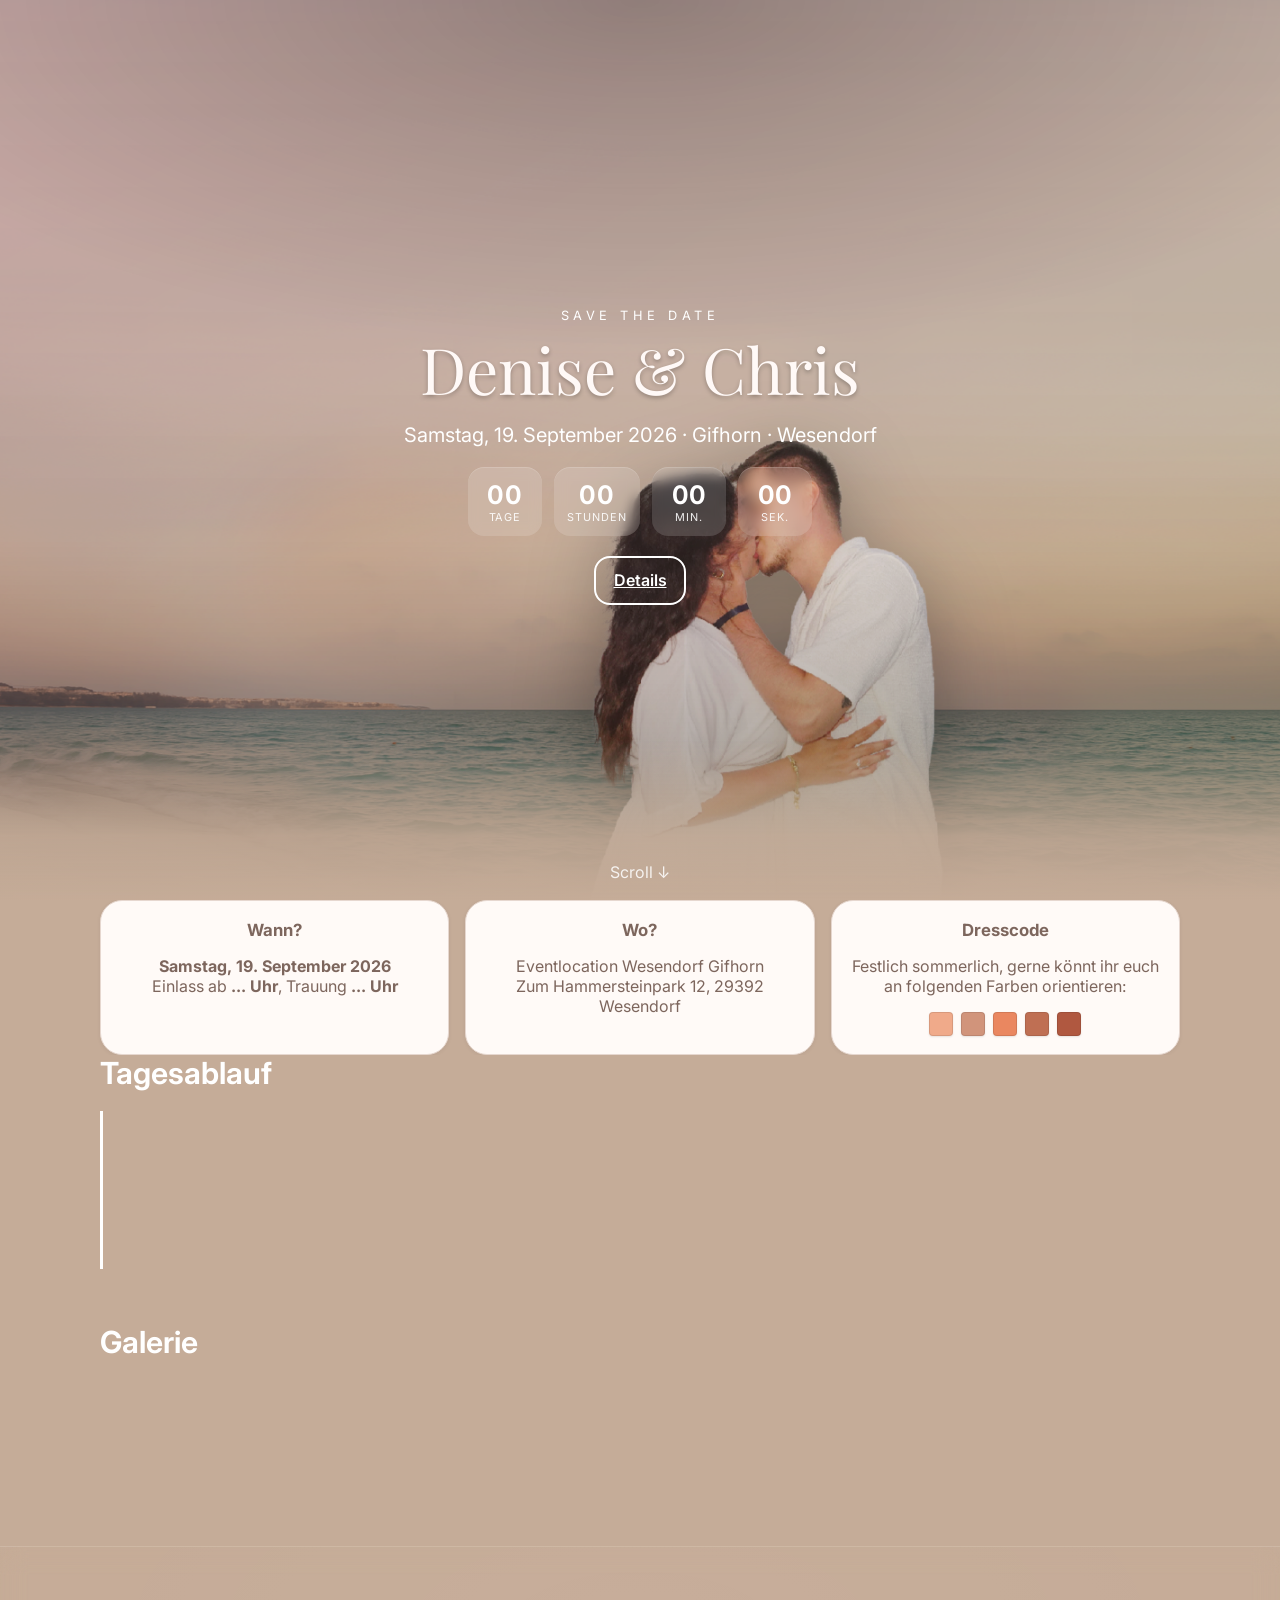
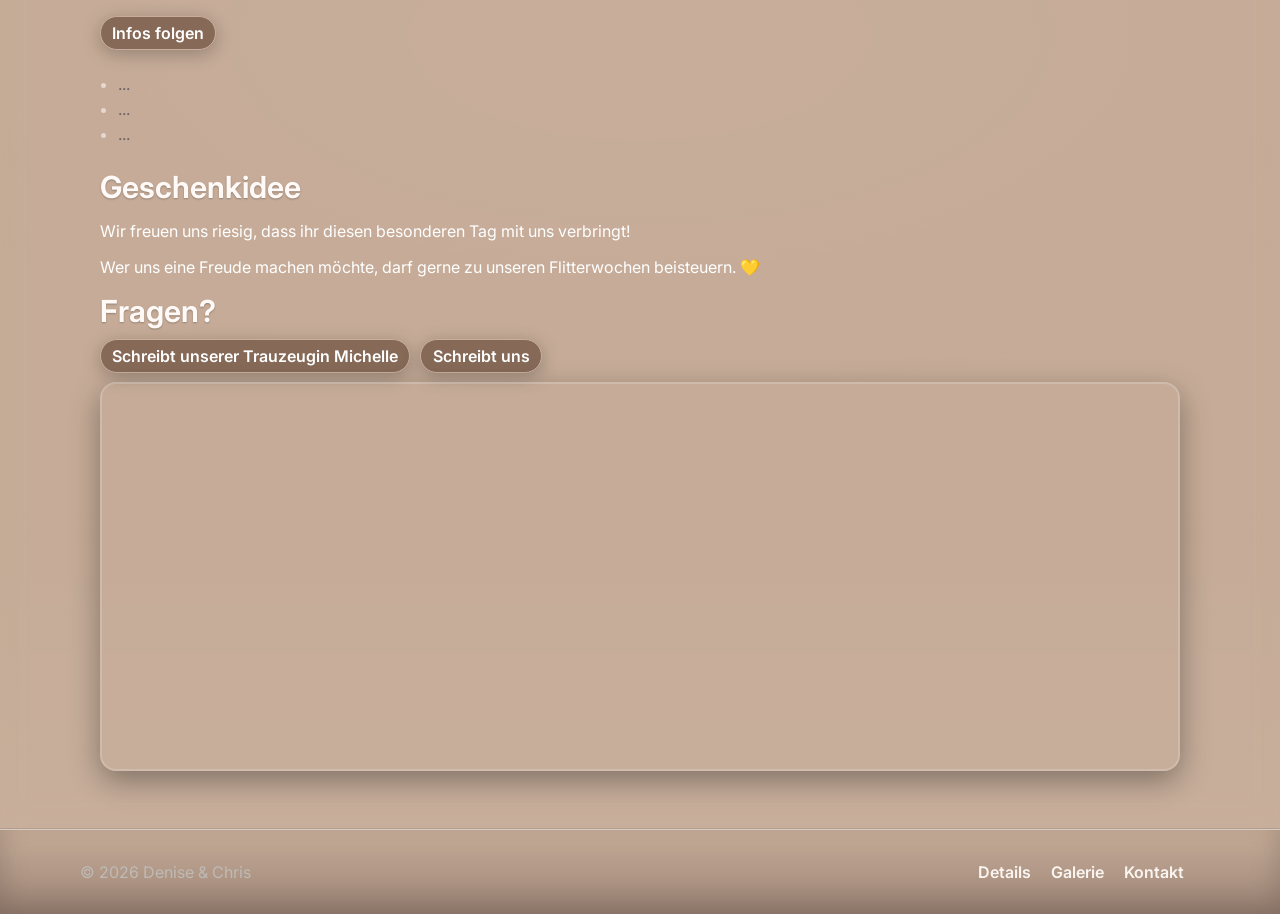
==== index.html @ 602efa82 "Update print statement from 'Hello' to 'Goodbye'" ====
<!doctype html>
<html lang="de">
<head>
  <meta charset="utf-8" />
  <meta name="viewport" content="width=device-width, initial-scale=1" />
  <title>Save the Date – Denise & Chris</title>
  <meta name="description" content="Save the Date – Hochzeit von Denise & Chris" />
  <link rel="preconnect" href="https://fonts.googleapis.com">
  <link rel="preconnect" href="https://fonts.gstatic.com" crossorigin>
  <link href="https://fonts.googleapis.com/css2?family=Inter:wght@300;400;500;600;700&family=Playfair+Display:wght@400;600&display=swap" rel="stylesheet">
  <style>
:root{
  --gold:#ffffff;
  --brand:#ffffff;
  --accent1:#7d665d;
  --accent2:#b08b73;
  --accent3:#e6d7cf;
  --card:#fffaf7;
  --muted:#706463;
}

*{box-sizing:border-box}
html,body{height:100%}
html{scroll-behavior:smooth}
body {
  background-color: #c5ac98;
  color: #7d665d;
  font-family: Inter, system-ui, -apple-system, Segoe UI, Roboto, "Helvetica Neue", Arial, "Noto Sans", "Apple Color Emoji","Segoe UI Emoji", "Segoe UI Symbol", "Noto Color Emoji";
  margin:0;
}

.container{max-width:1120px;margin:0 auto;padding:0 1.25rem}

/* ===== Scroll-Progress ===== */
.progress{
  position:fixed;left:0;top:0;height:3px;width:0;background:linear-gradient(90deg,var(--gold),var(--accent3));z-index:999;box-shadow:0 0 8px rgba(0,0,0,.25)
}

/* HERO (mit Parallax + sanfte Keyframes) */
.hero{position:relative;min-height:100dvh;height:100svh;isolation:isolate;overflow:hidden;background:var(--accent1)}
/* Hintergrundbild – bewegt sich langsamer */
.hero__bg{
  position:absolute;inset:0;width:100%;height:100%;object-fit:cover;
  filter:contrast(.95) saturate(1.05) brightness(.9);
  transform:translate3d(0,var(--py,0),0) scale(1.08);
  will-change:transform;
  z-index:0;
  animation: kenburns 24s ease-in-out infinite alternate;
}
@keyframes kenburns{from{transform:translate3d(0,var(--py,0),0) scale(1.06)}to{transform:translate3d(0,var(--py,0),0) scale(1.12)}}
/* Vordergrundbild */
.hero__fg{
  width: 720px;
  position:absolute;left:50%;bottom:-2vh;transform:translate3d(-50%,var(--py,0),0);
  width:min(88vw,1500px);height:auto;z-index:1;pointer-events:none;
  filter:drop-shadow(0 20px 40px rgba(0,0,0,.35)) contrast(1.02) saturate(1.02);
  will-change:transform;
  object-fit:contain;
}
.hero__fg { width: 1080px; }

/* Sanfter Overlay/Verlauf für bessere Lesbarkeit */
.hero__overlay{
  position:absolute;inset:0;z-index:1;pointer-events:none;
  background:
    radial-gradient(120% 70% at 50% 0%, rgba(0,0,0,.25), transparent 55%),
    linear-gradient(to top, rgba(0,0,0,.35), rgba(0,0,0,.05) 40%, transparent);
}

.hero__content{position:relative;z-index:2;min-height:100%;display:flex;align-items:center;justify-content:center;text-align:center;color:#fff;padding:1rem}
.kicker{letter-spacing:.35em;text-transform:uppercase;font-size:.8rem;opacity:.9;color:var(--gold);animation: fade-in .9s ease .3s both}
.headline{font-family:"Playfair Display",serif;font-weight:400;line-height:1.05;margin:.25rem 0;font-size:clamp(2.25rem,5vw,4.5rem);color:#fff9f7;text-shadow:0 2px 4px rgba(0,0,0,.25);animation: slide-up .9s cubic-bezier(.2,.8,.2,1) .15s both}
.subline{opacity:.95;font-size:clamp(1rem,2.3vw,1.25rem);color:var(--gold);animation: fade-in .9s ease .6s both}

.countdown{margin-top:1rem;display:flex;flex-wrap:wrap;gap:.75rem;justify-content:center}
.cd-box{min-width:74px;background:rgba(255,255,255,.15);backdrop-filter:blur(6px);border-radius:16px;padding:.75rem .85rem;color:#fff;box-shadow:0 1px 0 rgba(255,255,255,.15) inset;transform:translateY(8px);opacity:0;animation: slide-up .7s ease var(--delay,0s) forwards}
.cd-val{font-weight:700;font-size:1.6rem;letter-spacing:.02em;font-variant-numeric:tabular-nums;color:var(--gold)}
.cd-label{text-transform:uppercase;font-size:.68rem;opacity:.9;letter-spacing:.08em}

.cta-row{margin-top:1.25rem;display:flex;gap:.75rem;justify-content:center;flex-wrap:wrap}
.btn{appearance:none;border:0;border-radius:16px;padding:.8rem 1.1rem;font-weight:600;cursor:pointer;transition:transform .2s ease, box-shadow .3s ease, background .3s ease;position:relative;isolation:isolate}
.btn:active{transform:translateY(1px)}
.btn-primary{background:var(--gold);color:#fff;box-shadow:0 10px 20px rgba(0,0,0,.15)}
.btn-primary:hover{box-shadow:0 18px 30px rgba(0,0,0,.25)}
.btn-ghost{background:transparent;border:2px solid var(--gold);color:var(--gold)}
.btn-ghost:hover{background:rgba(212,175,55,.1)}
/* Ripple */
.btn::after{content:"";position:absolute;inset:auto auto 0 50%;width:0;height:0;border-radius:999px;background:rgba(255,255,255,.2);transform:translateX(-50%);opacity:0;pointer-events:none}
.btn:focus-visible{outline:2px dashed var(--accent3);outline-offset:3px}

.scroll-cue{position:absolute;left:50%;bottom:18px;transform:translateX(-50%);color:var(--gold);opacity:.85;animation:bounce 1.6s infinite}
@keyframes bounce{0%,100%{transform:translate(-50%,0)}50%{transform:translate(-50%,7px)}}

/* SECTIONS */
section{padding:clamp(36px,6vh,72px) 0}
.anchor{scroll-margin-top:clamp(16px,4vh,32px)}
h2{font-size:clamp(1.35rem,2.4vw,1.9rem);margin:0;font-weight:650;color:var(--brand)}

/* Reveal on Scroll */
.reveal{opacity:0;transform:translateY(14px);transition:opacity .7s ease, transform .7s ease}
.reveal.show{opacity:1;transform:none}

/* INFO CARDS */
.grid{display:grid;gap:1rem}
@media (min-width:860px){.grid.cols-3{grid-template-columns:repeat(3,1fr)}}
.card{background:var(--card);border:1px solid var(--accent3);border-radius:22px;padding:1rem 1rem 1.1rem;box-shadow:0 1px 4px rgba(0,0,0,.06);transition:transform .2s ease, box-shadow .2s ease}
.card:hover{transform:translateY(-3px);box-shadow:0 10px 24px rgba(0,0,0,.12)}
.card h3{margin:.2rem 0 .5rem;font-size:1.05rem;color:var(--accent1)}
.muted{color:var(--muted)}

/* TIMELINE */
.timeline{position:relative;border-left:3px solid var(--gold);margin-top:1.25rem;padding-left:1rem}
.tl-item{position:relative;margin:0 0 1rem 0}
.tl-dot{width:12px;height:12px;border-radius:50%;background:var(--gold);position:absolute;left:-7.5px;top:.35rem;box-shadow:0 0 0 0 rgba(255,250,247,.6);animation:pulse 2.2s infinite}
@keyframes pulse{0%{box-shadow:0 0 0 0 rgba(255,250,247,.6)}70%{box-shadow:0 0 0 12px rgba(255,250,247,0)}100%{box-shadow:0 0 0 0 rgba(255,250,247,0)}}
.tl-card{background:#fffaf7;border:1px solid var(--accent2);border-radius:18px;padding:.85rem .95rem;box-shadow:0 1px 2px rgba(0,0,0,.04);opacity:0;transform:translateX(8px);transition:opacity .6s ease, transform .6s ease}
.tl-card.show{opacity:1;transform:none}
.tl-head{display:flex;justify-content:space-between;gap:.75rem;align-items:baseline}
.tl-time{color:var(--muted);font-variant-numeric:tabular-nums}

/* GALLERY */
.gallery-head{display:flex;align-items:flex-end;justify-content:space-between;margin-bottom:.75rem}
.gallery{display:grid;grid-template-columns:repeat(auto-fill,minmax(220px,1fr));gap:1rem}
.thumb{position:relative;margin:0;border-radius:18px;overflow:hidden;border:2px solid var(--gold);box-shadow:0 1px 2px rgba(0,0,0,.08)}
.thumb img{width:100%;height:100%;aspect-ratio:3/2;object-fit:cover;transition:transform .35s ease, filter .35s ease;display:block;filter:saturate(.96) contrast(1.02)}
.thumb:hover img{transform:scale(1.03) rotate(.2deg)}
.thumb button{display:block;border:0;background:transparent;padding:0;width:100%;cursor:pointer;height:100%}
.gallery-note{font-size:.85rem;color:var(--muted)}

/* DARK CTA */
.dark{background:var(--brand);color:white}
.dark p{color:white}
.dark .badge{display:inline-block;background:var(--accent2);color:#fff;border:none;padding:.35rem .65rem;border-radius:12px}

/* FOOTER */
footer{border-top:3px solid var(--gold);background:#c5ac98}
.footer-inner{display:flex;gap:1rem;flex-wrap:wrap;align-items:center;justify-content:space-between;padding:1rem 0}
.nav a{color:var(--brand);text-decoration:none;margin-right:1rem}
.nav a:hover{color:var(--gold)}

/* LIGHTBOX */
.lightbox{position:fixed;inset:0;background:rgba(0,0,0,.92);display:none;align-items:center;justify-content:center;padding:1rem;z-index:40}
.lightbox.open{display:flex}
.lightbox img{max-width:92vw;max-height:85vh;border-radius:12px;box-shadow:0 20px 50px rgba(0,0,0,.5);border:2px solid var(--gold)}
.lb-btn{position:absolute;top:50%;transform:translateY(-50%);border:0;background:rgba(240,170,138,.25);color:#fff;padding:.75rem 1rem;border-radius:999px;cursor:pointer}
.lb-prev{left:1rem}
.lb-next{right:1rem}
.lb-close{top:1rem;right:1rem;transform:none;background:var(--gold)}

/* MINI MAP */
.map-wrap{margin-top:.6rem}
.map-links{margin-top:.4rem;font-size:.9rem}
.map-links a{color:var(--gold);text-decoration:none}
.map-links a:hover{opacity:.9}
.map-embed {
  width: 100%;
  aspect-ratio: 25 / 9;
  border: 0;
  border-radius: 14px;
  box-shadow: 0 1px 2px rgba(0, 0, 0, .06);
  filter: grayscale(100%);
  transition: filter 0.3s ease;
}
.map-embed:hover { filter: brightness(1); }

.hero__fade{
  position:absolute;
  left:0; right:0; bottom:-1px;
  height:min(18vh, 220px);
  pointer-events:none;
  z-index:2;
  background:
    linear-gradient(
      to bottom,
      rgba(197,172,152,0) 0%,
      rgba(197,172,152,.85) 60%,
      #c5ac98 100%
    );
}

/* ======= DARK SECTION – passend zum Hero ======= */
.dark{
  position: relative;
  isolation: isolate;
  background:
    radial-gradient(160% 100% at 50% -20%, rgba(0,0,0,.25), transparent 55%),
    linear-gradient(180deg, color-mix(in oklab, var(--accent1) 92%, black 8%) 0%,
                           color-mix(in oklab, var(--accent2) 70%, black 20%) 100%);
  color: #ffffff;
  padding: clamp(36px,6vh,72px) 0;
}
.dark::before{
  content:"";
  position:absolute; inset:0;
  pointer-events:none; z-index:0;
  background:
    linear-gradient(to top, rgba(255,255,255,.06), rgba(255,255,255,0) 40%),
    radial-gradient(120% 80% at 50% 10%, rgba(255,255,255,.04), transparent 60%);
}
.dark > .container{ position: relative; z-index: 1; }
.dark h2{ color:#fffaf7; text-shadow: 0 1px 2px rgba(0,0,0,.25); }
.dark p,.dark li{ color: color-mix(in oklab, #ffffff); }
.dark ul{ padding-left: 1.1rem; margin: .5rem 0 0; }
.dark li{ margin:.3rem 0; }
.dark li::marker{ color: var(--accent3); }
.dark .badge{
  display:inline-block;
  background: color-mix(in oklab, var(--accent2) 82%, black 18%);
  color:#fff;
  border:1px solid color-mix(in oklab, var(--accent2) 70%, white 30%);
  padding:.38rem .7rem;
  border-radius:999px;
  font-weight:600;
  box-shadow: 0 4px 18px rgba(0,0,0,.25);
}
.dark a{ color: var(--accent3); text-underline-offset: 3px; text-decoration-thickness: 1px; }
.dark a:hover{ color:#fff; }
.dark .map-embed{
  border-radius: 16px;
  border: 2px solid rgba(255,250,247,.25);
  box-shadow: 0 10px 30px rgba(0,0,0,.35);
  filter: grayscale(100%) brightness(.9) contrast(1.05) saturate(.9);
  transition: filter .35s ease, transform .35s ease, box-shadow .35s ease;
}
.dark .map-embed:hover{ filter: grayscale(0%) brightness(1); transform: translateY(-2px); box-shadow: 0 14px 36px rgba(0,0,0,.45); }

@media (max-width: 859px){ .dark .grid{ gap: 1rem; } }

/* ======= FOOTER – näher an die Header-Hues ======= */
footer{
  border-top: 3px solid var(--gold);
  background: linear-gradient(
     180deg,
     color-mix(in oklab, #c5ac98 88%, black 12%) 0%,
     color-mix(in oklab, var(--accent1) 80%, #c5ac98 20%) 100%
  );
  color: #fffaf7;
}
.footer-inner p.muted{ color: color-mix(in oklab, #fffaf7 75%, black 25%); }
.nav a{ color:#fffaf7; font-weight:600; opacity:.9; transition: opacity .2s ease, color .2s ease; }
.nav a:hover{ color: var(--accent3); opacity:1; }

/* Feinheiten */
.dark .btn,.dark .btn-ghost{ border-color: rgba(255,250,247,.7); color: #fffaf7; }
.dark .btn:hover,.dark .btn-ghost:hover{ background: rgba(255,250,247,.08); }

.hero__content{ z-index:3; }
/* Fallback: Parallax & Kenburns aus bei reduzierter Bewegung */
@media (prefers-reduced-motion: reduce){
  .hero__bg, .hero__fg { transform:none !important; animation:none !important; }
}
@media (max-width: 859px) {
  .grid.cols-3 .card:first-child { margin-top: clamp(1rem, 4vw, 2rem); }
  section[aria-label="Tagesablauf"] { margin-top: 2.5rem; }
}
section[aria-label="Galerie"] { margin-top: 2.5rem; }
/* iOS: Light Filters & Content-Visibility für Offscreen-Sektionen */
@media (hover:none) and (pointer:coarse){
  .hero__fg{ filter: drop-shadow(0 10px 20px rgba(0,0,0,.28)); }
  .hero__bg{ filter: contrast(.95) saturate(1.02) brightness(.95); }
}

/* Große Sektionen erst rendern, wenn sie in Sicht kommen */
section, .timeline, .gallery { content-visibility: auto; contain-intrinsic-size: 800px; }

/* Verhindert Alpha-Bleeding/teure Repaints beim Overlay */
.hero__overlay, .hero__fade { will-change: opacity; }
/* Verhindert seitliche Gesten-Konflikte, lässt vertikales Scrollen explizit zu */
#hero { touch-action: pan-y; }

/* Falls du das Rubber-Band ganz unterbinden willst (nur moderne iOS-Safari): */
html, body { overscroll-behavior-y: none; } /* optional – verändert das Scrollgefühl global */


.dresscode-colors {
  display: flex;
  justify-content: center;
  gap: 8px;
  margin-top: 8px;
}

.color-box {
  width: 24px;
  height: 24px;
  border-radius: 4px;
  border: 1px solid rgba(0,0,0,0.1);
  box-shadow: 0 1px 2px rgba(0,0,0,0.1);
}
.whatsapp-links {
  display: flex;
  flex-wrap: wrap;
  gap: 10px; /* Abstand zwischen den Buttons */
  margin-top: 10px;
}

.whatsapp-links .badge {
  text-decoration: none;
}

/* ===== Transparenz/Glass für unteren Bereich & Footer ===== */
@supports (backdrop-filter: blur(1px)) {
  /* Unterer (dunkler) Abschnitt */
  .dark{
    background: transparent;            /* macht die Fläche durchlässig */
    position: relative;
    isolation: isolate;
  }
  .dark::before{
    /* deine vorhandenen Highlights bleiben, wir machen sie glasig */
    opacity: .68;                        /* Transparenz */
    backdrop-filter: blur(12px) saturate(1.05);
    -webkit-backdrop-filter: blur(12px) saturate(1.05);
    border-top: 1px solid rgba(255,250,247,.18);
    border-bottom: 1px solid rgba(0,0,0,.12);
    z-index: 0;                          /* unter Content */
  }
  .dark > .container,
  .dark .map-wrap{                       /* Content bleibt scharf über dem Blur */
    position: relative; z-index: 1;
  }

  /* Footer – halbtransparent + Blur */
  footer{
    background: linear-gradient(
      180deg,
      rgba(197,172,152,.55) 0%,
      rgba(125,102,93,.55) 100%
    );
    backdrop-filter: blur(10px) saturate(1.05);
    -webkit-backdrop-filter: blur(10px) saturate(1.05);
    border-top: 1px solid rgba(255,250,247,.6);
    box-shadow: 0 -10px 30px rgba(0,0,0,.18) inset;
  }
  .footer-inner p.muted{ color: color-mix(in oklab, #fffaf7 80%, black 20%); }
  .nav a{ opacity:.95; }
}

/* Fallback ohne Backdrop-Filter: leichte Transparenz ohne Blur */
@supports not (backdrop-filter: blur(1px)) {
  .dark{
    background: linear-gradient(
      180deg,
      rgba(125,102,93,.92) 0%,
      rgba(176,139,115,.92) 100%
    );
  }
  footer{
    background: linear-gradient(
      180deg,
      rgba(197,172,152,.92) 0%,
      rgba(125,102,93,.92) 100%
    );
  }
}


/* Keyframes */
@keyframes slide-up{from{opacity:0;transform:translateY(16px)}to{opacity:1;transform:none}}
@keyframes fade-in{from{opacity:0}to{opacity:1}}
  </style>
</head>
<body>
  <div class="progress" id="progress" aria-hidden="true"></div>
  <!-- HERO -->
  <header class="hero" role="banner" id="hero">
   <img class="hero__bg" src="./hintergrund2.png" alt="Sommerlicher Park" />
  <img class="hero__fg" src="./paar.png" alt="" aria-hidden="true" />
  <div class="hero__overlay" aria-hidden="true"></div>
  <div class="hero__fade" aria-hidden="true"></div>

    <div class="hero__content">
      <div>
        <p class="kicker">Save the Date</p>
        <h1 class="headline">Denise &amp; Chris</h1>
        <p class="subline"><span id="eventDateText">Samstag, 19. September 2026</span> · Wesendorf</p>
        <div class="countdown" aria-live="polite" aria-atomic="true">
          <div class="cd-box" style="--delay:.05s" title="Tage"><div class="cd-val" id="dVal">00</div><div class="cd-label">Tage</div></div>
          <div class="cd-box" style="--delay:.15s" title="Stunden"><div class="cd-val" id="hVal">00</div><div class="cd-label">Stunden</div></div>
          <div class="cd-box" style="--delay:.25s" title="Minuten"><div class="cd-val" id="mVal">00</div><div class="cd-label">Min.</div></div>
          <div class="cd-box" style="--delay:.35s" title="Sekunden"><div class="cd-val" id="sVal">00</div><div class="cd-label">Sek.</div></div>
        </div>
        <div class="cta-row">
          <a class="btn btn-ghost" href="#details">Details</a>
        </div>
      </div>
      <div class="scroll-cue">Scroll ↓</div>
    </div>
  </header>

  <!-- DETAILS -->
  <section class="container anchor" id="details" aria-label="Details">
    <div class="grid cols-3">
      <article class="card reveal" style="text-align: center;">
        <h3>Wann?</h3>
        <p>
          <strong>Samstag, 19. September 2026</strong><br />
          Einlass ab <strong>... Uhr</strong>, Trauung <strong>... Uhr</strong>
        </p>
      </article>

      <article class="card reveal" style="transition-delay:.08s; text-align: center;">
        <h3>Wo?</h3>
        <p>
          Eventlocation Wesendorf Gifhorn<br/>
          Zum Hammersteinpark 12, 29392 Wesendorf
        </p>
      </article>

      <article class="card reveal" style="transition-delay:.16s; text-align: center;">
        <h3>Dresscode</h3>
        <p>Festlich sommerlich, gerne könnt ihr euch an folgenden Farben orientieren:</p>
        <div class="dresscode-colors">
          <span class="color-box" style="background-color: #f0aa8a;" title=""></span>
          <span class="color-box" style="background-color: #d1947b;" title=""></span>
          <span class="color-box" style="background-color: #ea8760;" title=""></span>
          <span class="color-box" style="background-color: #bf6f53;" title=""></span>
          <span class="color-box" style="background-color: #b05840;" title=""></span>
        </div>
      </article>
  </div>
</section>
  <!-- TIMELINE -->
  <section class="container" aria-label="Tagesablauf">
    <h2 class="reveal">Tagesablauf</h2>
    <ol class="timeline" style="color: #706463; list-style:none; padding-left:1rem">
      <li class="tl-item">
        <div class="tl-dot" aria-hidden="true"></div>
        <div class="tl-card" id="tl1">
          <div class="tl-head"><h3>Details folgen bald</h3><time class="tl-time">00:00</time></div>
          <p class="muted">...</p>
        </div>
      </li>
    </ol>
  </section>

  <!-- GALLERY -->
  <section class="container anchor" id="galerie" aria-label="Galerie">
    <div class="gallery-head">
      <h2 class="reveal">Galerie</h2>
    </div>
    <div class="gallery" id="gallery">
      <figure class="thumb reveal"><button data-index="0"><img loading="lazy" src="./1.png" alt="Bild 1" width="1600" height="1067"/></button></figure>
      <figure class="thumb reveal"><button data-index="1"><img loading="lazy" src="./2.png" alt="Bild 2" width="1600" height="1067"/></button></figure>
      <figure class="thumb reveal"><button data-index="2"><img loading="lazy" src="./3.png" alt="Bild 3" width="1600" height="1067"/></button></figure>
      <figure class="thumb reveal"><button data-index="3"><img loading="lazy" src="./4.png" alt="Bild 4" width="1600" height="1067"/></button></figure>
    </div>
  </section>

  <!-- INFO & RSVP -->
  <section class="dark">
    <div class="container">
      <div class="grid" style="grid-template-columns:1fr;gap:1.25rem">
        <div class="reveal">
          <h2></h2>
          <p class="badge" aria-hidden="true">Infos folgen</p>
          <ul class="muted">
            <li>...</li>
            <li>...</li>
            <li>...</li>
          </ul>
        </div>
         <div class="reveal" style="transition-delay:.08s">
          <h2>Geschenkidee</h2>
          <p>Wir freuen uns riesig, dass ihr diesen besonderen Tag mit uns verbringt!</p>
          <p>Wer uns eine Freude machen möchte, darf gerne zu unseren Flitterwochen beisteuern. 💛</p>
          <h2>Fragen?</h2>
          <div class="whatsapp-links">
            <a 
              class="badge" 
              href="https://wa.me/4917621499472?text=Hallo%20Michelle,%20ich%20habe%20eine%20Frage%20zur%20Hochzeit%20🙂" 
              target="_blank"
              rel="noopener noreferrer"
            >
              Schreibt unserer Trauzeugin Michelle
            </a>
            <a 
              class="badge" 
              href="https://wa.me/491755883342?text=Hallo%20Denise%20und%20Chris,%20ich%20habe%20eine%20Frage%20zur%20Hochzeit%20🙂" 
              target="_blank"
              rel="noopener noreferrer"
            >
              Schreibt uns
            </a>
        </div>
      </div>
    </div>
    <div class="map-wrap reveal" aria-label="Karte der Eventlocation">
      <iframe
        class="map-embed"
        loading="lazy"
        referrerpolicy="no-referrer-when-downgrade"
        src="https://www.google.com/maps?q=52.5838375,10.5228697&hl=de&z=15&output=embed"
        allowfullscreen>
      </iframe>
    </div>
  </section>

  <!-- FOOTER -->
  <footer>
    <div class="container footer-inner">
      <p class="muted">© <span id="year"></span> Denise &amp; Chris</p>
      <nav class="nav">
        <a href="#details">Details</a>
        <a href="#galerie">Galerie</a>
        <a href="mailto:hello@example.com?subject=Kontakt%20Denise%20%26%20Chris">Kontakt</a>
      </nav>
    </div>
  </footer>

  <!-- LIGHTBOX -->
  <div class="lightbox" id="lightbox" role="dialog" aria-modal="true" aria-label="Bild in Vollansicht">
    <button class="lb-btn lb-prev" id="lbPrev" aria-label="Vorheriges Bild">‹</button>
    <img id="lbImg" alt="Vollbild" />
    <button class="lb-btn lb-next" id="lbNext" aria-label="Nächstes Bild">›</button>
    <button class="lb-btn lb-close" id="lbClose" aria-label="Schließen">×</button>
  </div>

  <script>
  // =====================
  // Konfiguration
  // =====================
  const EVENT_DATE = new Date('2026-09-19T14:00:00'); // <- Anpassen
  const EVENT_CITY = 'Gifhorn';

  // =====================
  // Helfer
  // =====================
  const $ = (s,scope=document)=>scope.querySelector(s);
  const $$ = (s,scope=document)=>Array.from(scope.querySelectorAll(s));
  function pad(n){return String(n).padStart(2,'0')}
  function updateCountdown(){
    const now = new Date();
    const diff = Math.max(0, EVENT_DATE - now);
    const d = Math.floor(diff / (1000*60*60*24));
    const h = Math.floor(diff / (1000*60*60)) % 24;
    const m = Math.floor(diff / (1000*60)) % 60;
    const s = Math.floor(diff / 1000) % 60;
    $('#dVal').textContent = pad(d);
    $('#hVal').textContent = pad(h);
    $('#mVal').textContent = pad(m);
    $('#sVal').textContent = pad(s);
  }
  function formatDateLong(d){
    return d.toLocaleDateString('de-DE',{weekday:'long', day:'2-digit', month:'long', year:'numeric'});
  }

  // =====================
  // Init statisch
  // =====================
  $('#year').textContent = new Date().getFullYear();
  $('#eventDateText').textContent = `${formatDateLong(EVENT_DATE)} · ${EVENT_CITY}`;
  updateCountdown();
  setInterval(updateCountdown, 1000);

  // =====================
  // Reveal on Scroll (Sections, Cards, Timeline, Gallery)
  // =====================
  const ioReveal = new IntersectionObserver((entries)=>{
    for (const e of entries){
      if(e.isIntersecting){ e.target.classList.add('show'); ioReveal.unobserve(e.target); }
    }
  }, { threshold: 0.18 });
  $$('.reveal, .tl-card').forEach(el=> ioReveal.observe(el));

  // =====================
  // Scroll-Progress
  // =====================
  const progress = $('#progress');
  function setProgress(){
    const h = document.documentElement;
    const scrolled = (h.scrollTop)/(h.scrollHeight - h.clientHeight);
    progress.style.width = (scrolled*100).toFixed(2) + '%';
  }
  document.addEventListener('scroll', setProgress, {passive:true});
  setProgress();

  // =====================
  // Button Ripple (simple)
  // =====================
  $$('.btn').forEach(btn=>{
    btn.addEventListener('pointerdown', (e)=>{
      const rect = btn.getBoundingClientRect();
      const r = Math.max(rect.width, rect.height);
      const after = getComputedStyle(btn, '::after');
      btn.style.setProperty('--r-x', (e.clientX - rect.left) + 'px');
      btn.style.setProperty('--r', r + 'px');
      btn.animate([
        { clipPath: `circle(0 at ${e.clientX-rect.left}px ${e.clientY-rect.top}px)`, opacity: .35 },
        { clipPath: `circle(${r}px at ${e.clientX-rect.left}px ${e.clientY-rect.top}px)`, opacity: 0 }
      ], { duration: 550, easing: 'cubic-bezier(.2,.8,.2,1)' });
    });
  });

  // =====================
  // Lightbox + Swipe
  // =====================
  const gallery = $$('#gallery button');
  const lb = $('#lightbox');
  const lbImg = $('#lbImg');
  const lbPrev = $('#lbPrev');
  const lbNext = $('#lbNext');
  const lbClose = $('#lbClose');
  let active = null;

  function openLightbox(index){
    active = index;
    lbImg.src = gallery[active].querySelector('img').src;
    lb.classList.add('open');
    lbImg.focus?.();
  }
  function closeLightbox(){ lb.classList.remove('open'); active = null; }
  function prev(){ if(active===null) return; active = (active - 1 + gallery.length) % gallery.length; lbImg.src = gallery[active].querySelector('img').src; }
  function next(){ if(active===null) return; active = (active + 1) % gallery.length; lbImg.src = gallery[active].querySelector('img').src; }

  gallery.forEach((btn, i)=>{ btn.addEventListener('click', ()=> openLightbox(i)); });
  lbPrev.addEventListener('click', (e)=>{ e.stopPropagation(); prev(); });
  lbNext.addEventListener('click', (e)=>{ e.stopPropagation(); next(); });
  lbClose.addEventListener('click', (e)=>{ e.stopPropagation(); closeLightbox(); });
  lb.addEventListener('click', closeLightbox);
  document.addEventListener('keydown', (e)=>{
    if(!lb.classList.contains('open')) return;
    if(e.key==='Escape') closeLightbox();
    if(e.key==='ArrowLeft') prev();
    if(e.key==='ArrowRight') next();
  });
  // Touch swipe
  let sx = 0; let dx = 0; const SWIPE = 48;
  lb.addEventListener('touchstart', e=>{ sx = e.touches[0].clientX; dx = 0; }, {passive:true});
  lb.addEventListener('touchmove', e=>{ dx = e.touches[0].clientX - sx; }, {passive:true});
  lb.addEventListener('touchend', ()=>{ if(Math.abs(dx)>SWIPE){ dx<0?next():prev(); } });

  // =====================
  // Parallax (Hero)
  // =====================
  (function(){
    const hero = $('#hero');
    const bg   = hero.querySelector('.hero__bg');
    const fg   = hero.querySelector('.hero__fg');

    if (window.matchMedia && window.matchMedia('(prefers-reduced-motion: reduce)').matches) return;

    let ticking = false;
    function setParallax(){
      const y = window.scrollY - hero.offsetTop;
      const clampedY = Math.max(-window.innerHeight, Math.min(y, hero.offsetHeight));
      const bgOffset = clampedY * 0.18;  // Hintergrund langsamer
      const fgOffset = clampedY * 0.35;  // Vordergrund schneller
      bg.style.setProperty('--py', `${bgOffset}px`);
      fg.style.setProperty('--py', `${fgOffset}px`);
      ticking = false;
    }
    function onScrollOrResize(){ if (!ticking){ window.requestAnimationFrame(setParallax); ticking = true; } }
    const io = new IntersectionObserver(entries=>{
      entries.forEach(entry=>{
        if(entry.isIntersecting){
          window.addEventListener('scroll', onScrollOrResize, {passive:true});
          window.addEventListener('resize', onScrollOrResize);
          setParallax();
        } else {
          window.removeEventListener('scroll', onScrollOrResize);
          window.removeEventListener('resize', onScrollOrResize);
        }
      });
    }, { root: null, threshold: 0 });
    io.observe(hero);
  })();
  </script>
</body>
</html>
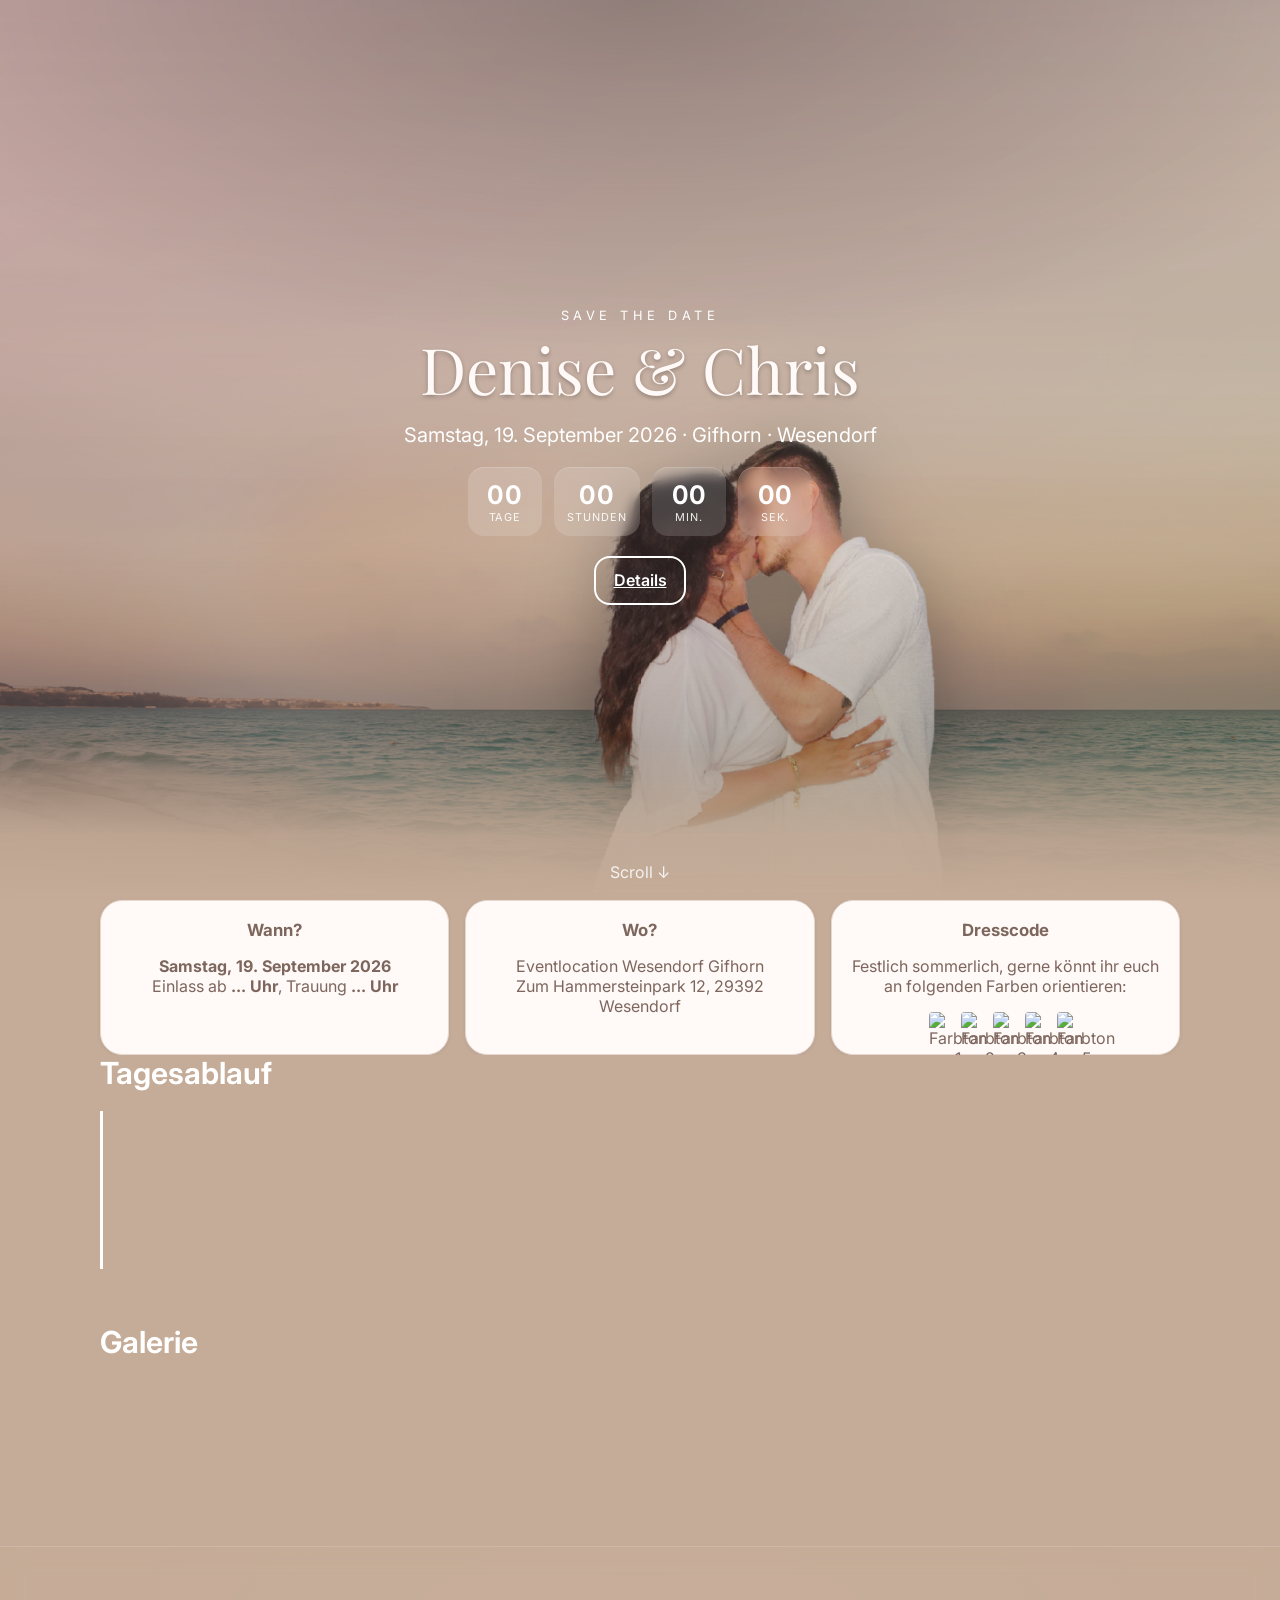
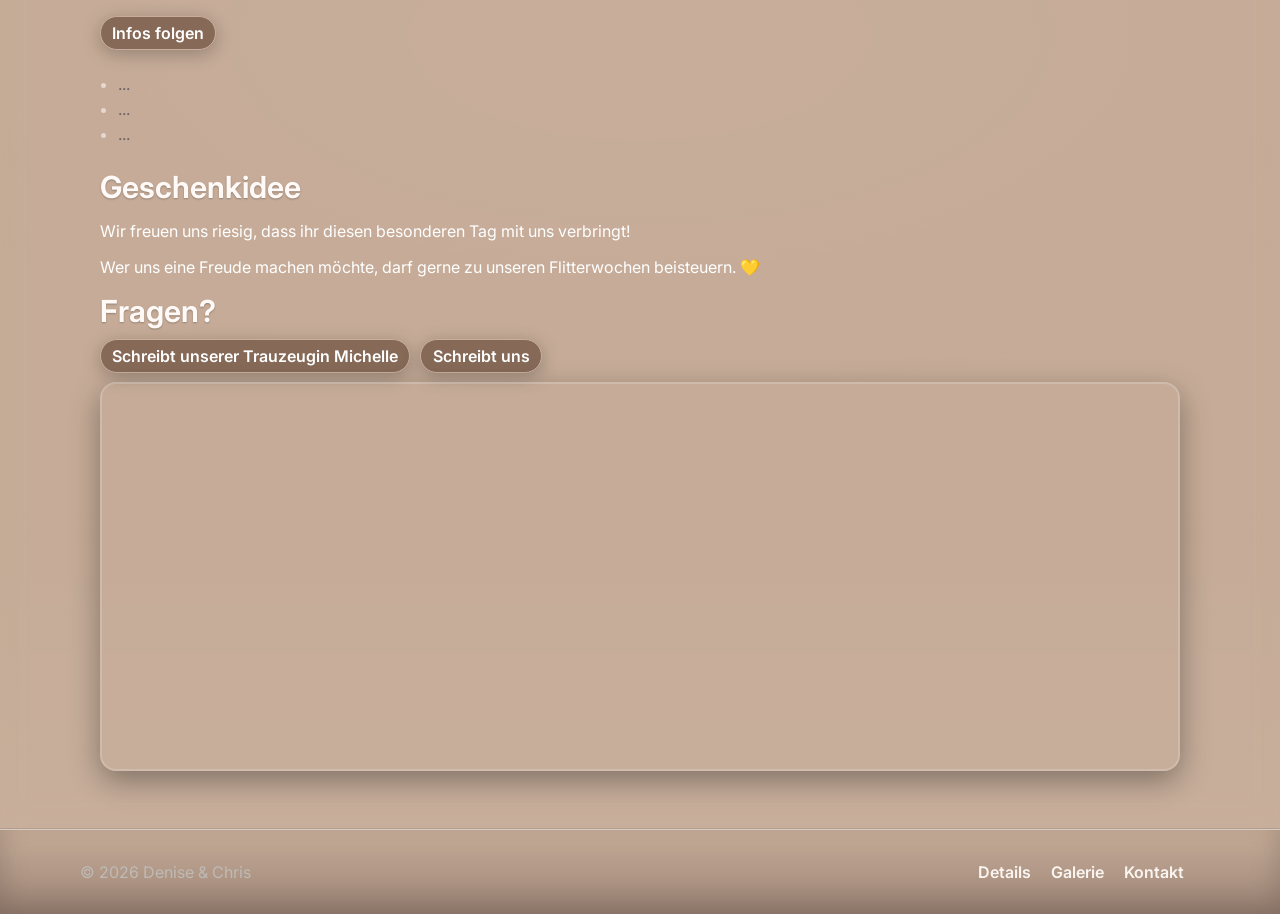
==== commit 3af7ad0d: "Update index.html" ====
--- a/index.html
+++ b/index.html
@@ -282,10 +282,16 @@
 .color-box {
   width: 24px;
   height: 24px;
+  display: inline-block;
+}
+
+.color-box img {
+  width: 100%;
+  height: 100%;
+  object-fit: contain;
   border-radius: 4px;
-  border: 1px solid rgba(0,0,0,0.1);
-  box-shadow: 0 1px 2px rgba(0,0,0,0.1);
-}
+}
+
 .whatsapp-links {
   display: flex;
   flex-wrap: wrap;
@@ -410,11 +416,11 @@
         <h3>Dresscode</h3>
         <p>Festlich sommerlich, gerne könnt ihr euch an folgenden Farben orientieren:</p>
         <div class="dresscode-colors">
-          <span class="color-box" style="background-color: #f0aa8a;" title=""></span>
-          <span class="color-box" style="background-color: #d1947b;" title=""></span>
-          <span class="color-box" style="background-color: #ea8760;" title=""></span>
-          <span class="color-box" style="background-color: #bf6f53;" title=""></span>
-          <span class="color-box" style="background-color: #b05840;" title=""></span>
+        <span class="color-box"><img src="./farben/1.png" alt="Farbton 1"></span>
+        <span class="color-box"><img src="./farben/2.png" alt="Farbton 2"></span>
+        <span class="color-box"><img src="./farben/3.png" alt="Farbton 3"></span>
+        <span class="color-box"><img src="./farben/4.png" alt="Farbton 4"></span>
+        <span class="color-box"><img src="./farben/5.png" alt="Farbton 5"></span>
         </div>
       </article>
   </div>
@@ -667,3 +673,4 @@
   </script>
 </body>
 </html>
+
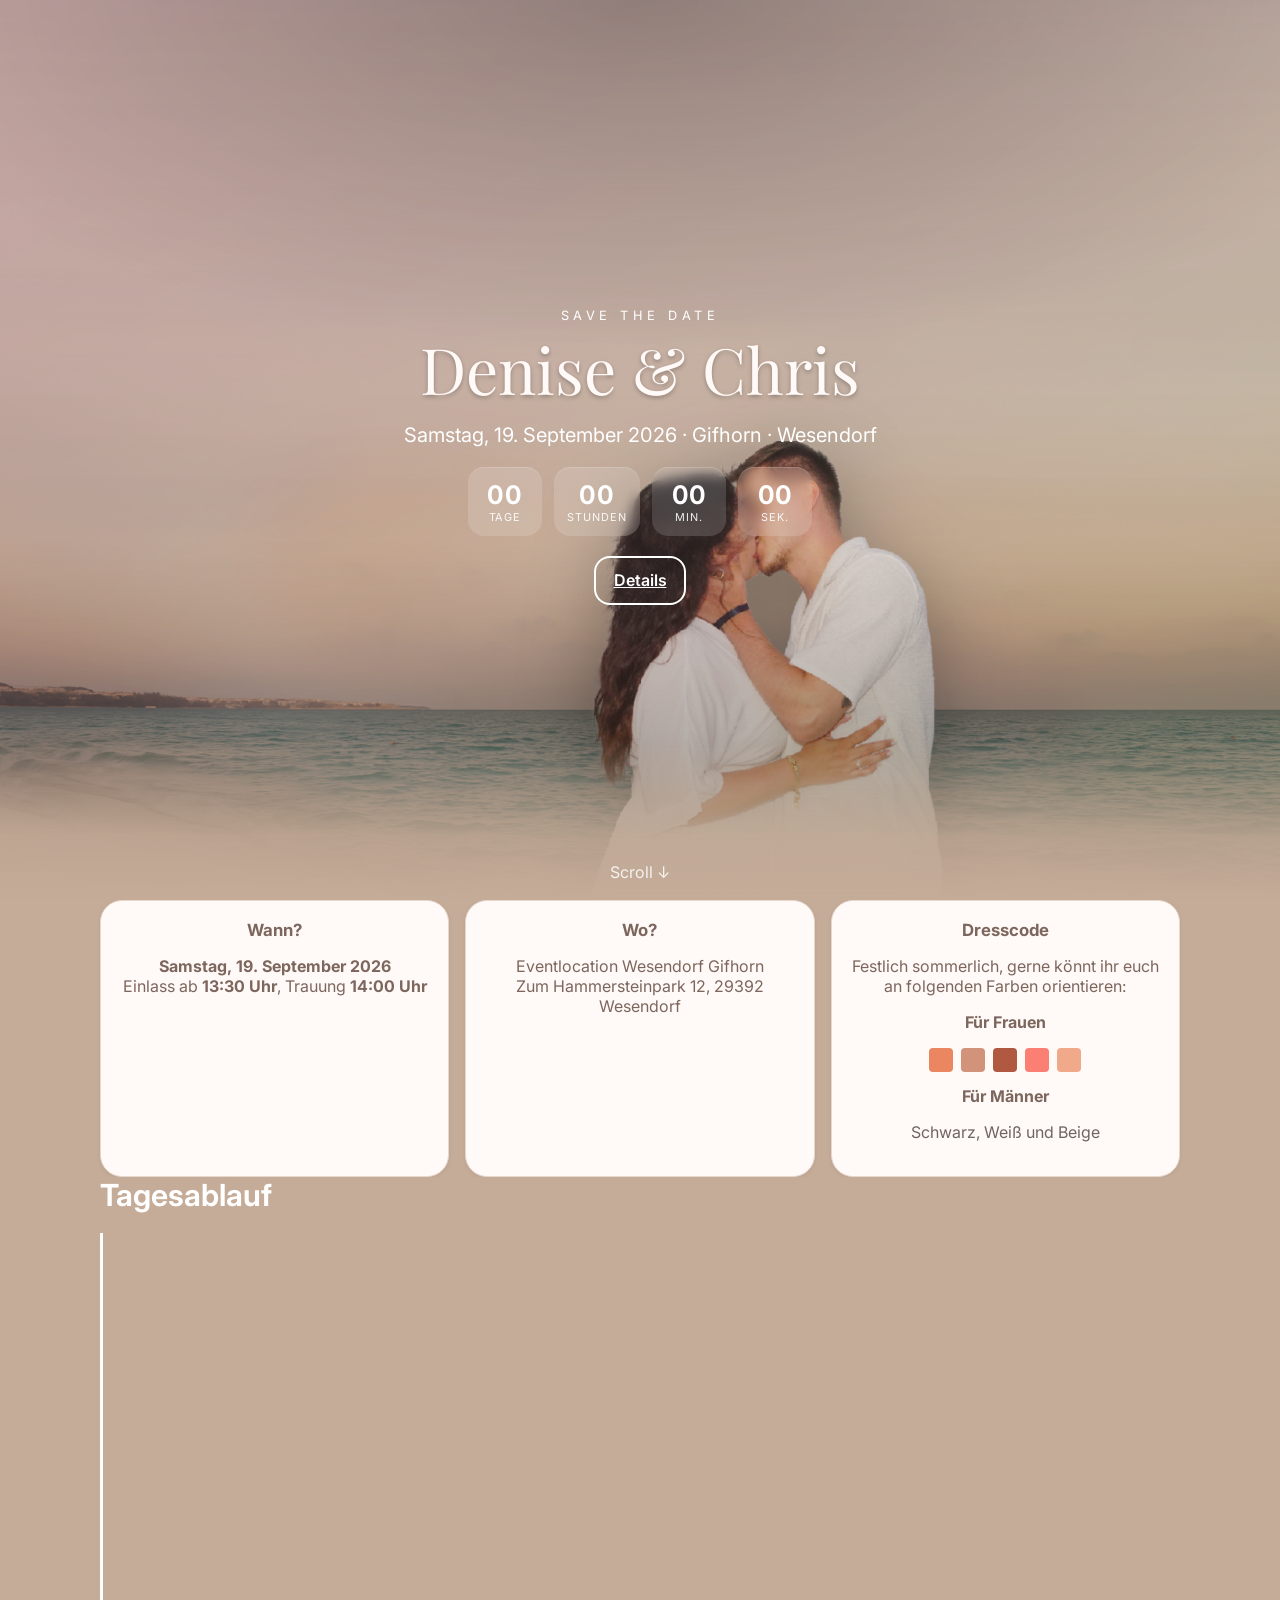
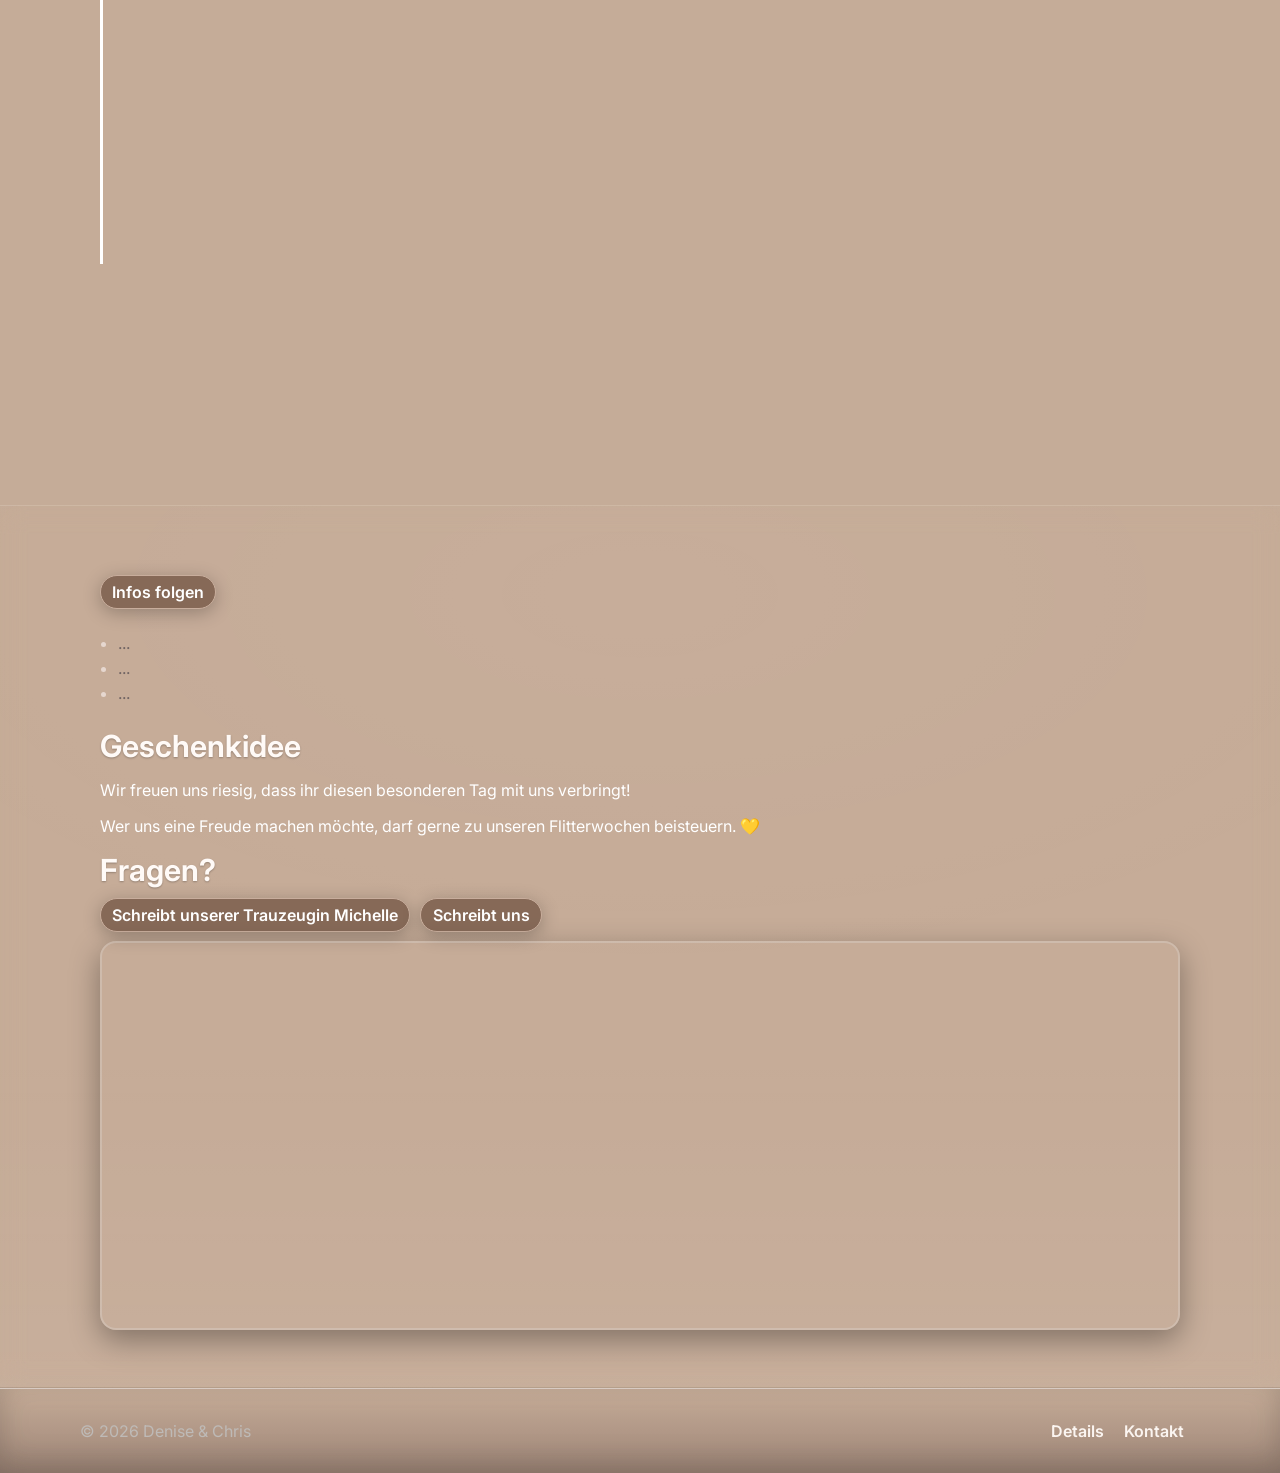
==== commit 8308a56d: "Update print statement from 'Hello' to 'Goodbye'" ====
--- a/index.html
+++ b/index.html
@@ -8,6 +8,7 @@
   <link rel="preconnect" href="https://fonts.googleapis.com">
   <link rel="preconnect" href="https://fonts.gstatic.com" crossorigin>
   <link href="https://fonts.googleapis.com/css2?family=Inter:wght@300;400;500;600;700&family=Playfair+Display:wght@400;600&display=swap" rel="stylesheet">
+
   <style>
 :root{
   --gold:#ffffff;
@@ -33,139 +34,75 @@
 
 /* ===== Scroll-Progress ===== */
 .progress{
-  position:fixed;left:0;top:0;height:3px;width:0;background:linear-gradient(90deg,var(--gold),var(--accent3));z-index:999;box-shadow:0 0 8px rgba(0,0,0,.25)
-}
-
-/* HERO (mit Parallax + sanfte Keyframes) */
-.hero{position:relative;min-height:100dvh;height:100svh;isolation:isolate;overflow:hidden;background:var(--accent1)}
-/* Hintergrundbild – bewegt sich langsamer */
+  position:fixed;
+  left:0;
+  top:0;
+  height:3px;
+  width:0;
+  background:linear-gradient(90deg,var(--gold),var(--accent3));
+  z-index:999;
+  box-shadow:0 0 8px rgba(0,0,0,.25)
+}
+
+/* HERO */
+.hero{
+  position:relative;
+  min-height:100dvh;
+  height:100svh;
+  isolation:isolate;
+  overflow:hidden;
+  background:var(--accent1)
+}
+
 .hero__bg{
-  position:absolute;inset:0;width:100%;height:100%;object-fit:cover;
+  position:absolute;
+  inset:0;
+  width:100%;
+  height:100%;
+  object-fit:cover;
   filter:contrast(.95) saturate(1.05) brightness(.9);
   transform:translate3d(0,var(--py,0),0) scale(1.08);
   will-change:transform;
   z-index:0;
   animation: kenburns 24s ease-in-out infinite alternate;
 }
-@keyframes kenburns{from{transform:translate3d(0,var(--py,0),0) scale(1.06)}to{transform:translate3d(0,var(--py,0),0) scale(1.12)}}
-/* Vordergrundbild */
+
+@keyframes kenburns{
+  from{transform:translate3d(0,var(--py,0),0) scale(1.06)}
+  to{transform:translate3d(0,var(--py,0),0) scale(1.12)}
+}
+
 .hero__fg{
-  width: 720px;
-  position:absolute;left:50%;bottom:-2vh;transform:translate3d(-50%,var(--py,0),0);
-  width:min(88vw,1500px);height:auto;z-index:1;pointer-events:none;
+  position:absolute;
+  left:50%;
+  bottom:-2vh;
+  transform:translate3d(-50%,var(--py,0),0);
+  width:min(88vw,1500px);
+  height:auto;
+  z-index:1;
+  pointer-events:none;
   filter:drop-shadow(0 20px 40px rgba(0,0,0,.35)) contrast(1.02) saturate(1.02);
   will-change:transform;
   object-fit:contain;
 }
+
 .hero__fg { width: 1080px; }
 
-/* Sanfter Overlay/Verlauf für bessere Lesbarkeit */
 .hero__overlay{
-  position:absolute;inset:0;z-index:1;pointer-events:none;
+  position:absolute;
+  inset:0;
+  z-index:1;
+  pointer-events:none;
   background:
     radial-gradient(120% 70% at 50% 0%, rgba(0,0,0,.25), transparent 55%),
     linear-gradient(to top, rgba(0,0,0,.35), rgba(0,0,0,.05) 40%, transparent);
 }
 
-.hero__content{position:relative;z-index:2;min-height:100%;display:flex;align-items:center;justify-content:center;text-align:center;color:#fff;padding:1rem}
-.kicker{letter-spacing:.35em;text-transform:uppercase;font-size:.8rem;opacity:.9;color:var(--gold);animation: fade-in .9s ease .3s both}
-.headline{font-family:"Playfair Display",serif;font-weight:400;line-height:1.05;margin:.25rem 0;font-size:clamp(2.25rem,5vw,4.5rem);color:#fff9f7;text-shadow:0 2px 4px rgba(0,0,0,.25);animation: slide-up .9s cubic-bezier(.2,.8,.2,1) .15s both}
-.subline{opacity:.95;font-size:clamp(1rem,2.3vw,1.25rem);color:var(--gold);animation: fade-in .9s ease .6s both}
-
-.countdown{margin-top:1rem;display:flex;flex-wrap:wrap;gap:.75rem;justify-content:center}
-.cd-box{min-width:74px;background:rgba(255,255,255,.15);backdrop-filter:blur(6px);border-radius:16px;padding:.75rem .85rem;color:#fff;box-shadow:0 1px 0 rgba(255,255,255,.15) inset;transform:translateY(8px);opacity:0;animation: slide-up .7s ease var(--delay,0s) forwards}
-.cd-val{font-weight:700;font-size:1.6rem;letter-spacing:.02em;font-variant-numeric:tabular-nums;color:var(--gold)}
-.cd-label{text-transform:uppercase;font-size:.68rem;opacity:.9;letter-spacing:.08em}
-
-.cta-row{margin-top:1.25rem;display:flex;gap:.75rem;justify-content:center;flex-wrap:wrap}
-.btn{appearance:none;border:0;border-radius:16px;padding:.8rem 1.1rem;font-weight:600;cursor:pointer;transition:transform .2s ease, box-shadow .3s ease, background .3s ease;position:relative;isolation:isolate}
-.btn:active{transform:translateY(1px)}
-.btn-primary{background:var(--gold);color:#fff;box-shadow:0 10px 20px rgba(0,0,0,.15)}
-.btn-primary:hover{box-shadow:0 18px 30px rgba(0,0,0,.25)}
-.btn-ghost{background:transparent;border:2px solid var(--gold);color:var(--gold)}
-.btn-ghost:hover{background:rgba(212,175,55,.1)}
-/* Ripple */
-.btn::after{content:"";position:absolute;inset:auto auto 0 50%;width:0;height:0;border-radius:999px;background:rgba(255,255,255,.2);transform:translateX(-50%);opacity:0;pointer-events:none}
-.btn:focus-visible{outline:2px dashed var(--accent3);outline-offset:3px}
-
-.scroll-cue{position:absolute;left:50%;bottom:18px;transform:translateX(-50%);color:var(--gold);opacity:.85;animation:bounce 1.6s infinite}
-@keyframes bounce{0%,100%{transform:translate(-50%,0)}50%{transform:translate(-50%,7px)}}
-
-/* SECTIONS */
-section{padding:clamp(36px,6vh,72px) 0}
-.anchor{scroll-margin-top:clamp(16px,4vh,32px)}
-h2{font-size:clamp(1.35rem,2.4vw,1.9rem);margin:0;font-weight:650;color:var(--brand)}
-
-/* Reveal on Scroll */
-.reveal{opacity:0;transform:translateY(14px);transition:opacity .7s ease, transform .7s ease}
-.reveal.show{opacity:1;transform:none}
-
-/* INFO CARDS */
-.grid{display:grid;gap:1rem}
-@media (min-width:860px){.grid.cols-3{grid-template-columns:repeat(3,1fr)}}
-.card{background:var(--card);border:1px solid var(--accent3);border-radius:22px;padding:1rem 1rem 1.1rem;box-shadow:0 1px 4px rgba(0,0,0,.06);transition:transform .2s ease, box-shadow .2s ease}
-.card:hover{transform:translateY(-3px);box-shadow:0 10px 24px rgba(0,0,0,.12)}
-.card h3{margin:.2rem 0 .5rem;font-size:1.05rem;color:var(--accent1)}
-.muted{color:var(--muted)}
-
-/* TIMELINE */
-.timeline{position:relative;border-left:3px solid var(--gold);margin-top:1.25rem;padding-left:1rem}
-.tl-item{position:relative;margin:0 0 1rem 0}
-.tl-dot{width:12px;height:12px;border-radius:50%;background:var(--gold);position:absolute;left:-7.5px;top:.35rem;box-shadow:0 0 0 0 rgba(255,250,247,.6);animation:pulse 2.2s infinite}
-@keyframes pulse{0%{box-shadow:0 0 0 0 rgba(255,250,247,.6)}70%{box-shadow:0 0 0 12px rgba(255,250,247,0)}100%{box-shadow:0 0 0 0 rgba(255,250,247,0)}}
-.tl-card{background:#fffaf7;border:1px solid var(--accent2);border-radius:18px;padding:.85rem .95rem;box-shadow:0 1px 2px rgba(0,0,0,.04);opacity:0;transform:translateX(8px);transition:opacity .6s ease, transform .6s ease}
-.tl-card.show{opacity:1;transform:none}
-.tl-head{display:flex;justify-content:space-between;gap:.75rem;align-items:baseline}
-.tl-time{color:var(--muted);font-variant-numeric:tabular-nums}
-
-/* GALLERY */
-.gallery-head{display:flex;align-items:flex-end;justify-content:space-between;margin-bottom:.75rem}
-.gallery{display:grid;grid-template-columns:repeat(auto-fill,minmax(220px,1fr));gap:1rem}
-.thumb{position:relative;margin:0;border-radius:18px;overflow:hidden;border:2px solid var(--gold);box-shadow:0 1px 2px rgba(0,0,0,.08)}
-.thumb img{width:100%;height:100%;aspect-ratio:3/2;object-fit:cover;transition:transform .35s ease, filter .35s ease;display:block;filter:saturate(.96) contrast(1.02)}
-.thumb:hover img{transform:scale(1.03) rotate(.2deg)}
-.thumb button{display:block;border:0;background:transparent;padding:0;width:100%;cursor:pointer;height:100%}
-.gallery-note{font-size:.85rem;color:var(--muted)}
-
-/* DARK CTA */
-.dark{background:var(--brand);color:white}
-.dark p{color:white}
-.dark .badge{display:inline-block;background:var(--accent2);color:#fff;border:none;padding:.35rem .65rem;border-radius:12px}
-
-/* FOOTER */
-footer{border-top:3px solid var(--gold);background:#c5ac98}
-.footer-inner{display:flex;gap:1rem;flex-wrap:wrap;align-items:center;justify-content:space-between;padding:1rem 0}
-.nav a{color:var(--brand);text-decoration:none;margin-right:1rem}
-.nav a:hover{color:var(--gold)}
-
-/* LIGHTBOX */
-.lightbox{position:fixed;inset:0;background:rgba(0,0,0,.92);display:none;align-items:center;justify-content:center;padding:1rem;z-index:40}
-.lightbox.open{display:flex}
-.lightbox img{max-width:92vw;max-height:85vh;border-radius:12px;box-shadow:0 20px 50px rgba(0,0,0,.5);border:2px solid var(--gold)}
-.lb-btn{position:absolute;top:50%;transform:translateY(-50%);border:0;background:rgba(240,170,138,.25);color:#fff;padding:.75rem 1rem;border-radius:999px;cursor:pointer}
-.lb-prev{left:1rem}
-.lb-next{right:1rem}
-.lb-close{top:1rem;right:1rem;transform:none;background:var(--gold)}
-
-/* MINI MAP */
-.map-wrap{margin-top:.6rem}
-.map-links{margin-top:.4rem;font-size:.9rem}
-.map-links a{color:var(--gold);text-decoration:none}
-.map-links a:hover{opacity:.9}
-.map-embed {
-  width: 100%;
-  aspect-ratio: 25 / 9;
-  border: 0;
-  border-radius: 14px;
-  box-shadow: 0 1px 2px rgba(0, 0, 0, .06);
-  filter: grayscale(100%);
-  transition: filter 0.3s ease;
-}
-.map-embed:hover { filter: brightness(1); }
-
 .hero__fade{
   position:absolute;
-  left:0; right:0; bottom:-1px;
+  left:0;
+  right:0;
+  bottom:-1px;
   height:min(18vh, 220px);
   pointer-events:none;
   z-index:2;
@@ -178,7 +115,320 @@
     );
 }
 
-/* ======= DARK SECTION – passend zum Hero ======= */
+.hero__content{
+  position:relative;
+  z-index:3;
+  min-height:100%;
+  display:flex;
+  align-items:center;
+  justify-content:center;
+  text-align:center;
+  color:#fff;
+  padding:1rem
+}
+
+.kicker{
+  letter-spacing:.35em;
+  text-transform:uppercase;
+  font-size:.8rem;
+  opacity:.9;
+  color:var(--gold);
+  animation: fade-in .9s ease .3s both
+}
+
+.headline{
+  font-family:"Playfair Display",serif;
+  font-weight:400;
+  line-height:1.05;
+  margin:.25rem 0;
+  font-size:clamp(2.25rem,5vw,4.5rem);
+  color:#fff9f7;
+  text-shadow:0 2px 4px rgba(0,0,0,.25);
+  animation: slide-up .9s cubic-bezier(.2,.8,.2,1) .15s both
+}
+
+.subline{
+  opacity:.95;
+  font-size:clamp(1rem,2.3vw,1.25rem);
+  color:var(--gold);
+  animation: fade-in .9s ease .6s both
+}
+
+.countdown{
+  margin-top:1rem;
+  display:flex;
+  flex-wrap:wrap;
+  gap:.75rem;
+  justify-content:center
+}
+
+.cd-box{
+  min-width:74px;
+  background:rgba(255,255,255,.15);
+  backdrop-filter:blur(6px);
+  border-radius:16px;
+  padding:.75rem .85rem;
+  color:#fff;
+  box-shadow:0 1px 0 rgba(255,255,255,.15) inset;
+  transform:translateY(8px);
+  opacity:0;
+  animation: slide-up .7s ease var(--delay,0s) forwards
+}
+
+.cd-val{
+  font-weight:700;
+  font-size:1.6rem;
+  letter-spacing:.02em;
+  font-variant-numeric:tabular-nums;
+  color:var(--gold)
+}
+
+.cd-label{
+  text-transform:uppercase;
+  font-size:.68rem;
+  opacity:.9;
+  letter-spacing:.08em
+}
+
+.cta-row{
+  margin-top:1.25rem;
+  display:flex;
+  gap:.75rem;
+  justify-content:center;
+  flex-wrap:wrap
+}
+
+.btn{
+  appearance:none;
+  border:0;
+  border-radius:16px;
+  padding:.8rem 1.1rem;
+  font-weight:600;
+  cursor:pointer;
+  transition:transform .2s ease, box-shadow .3s ease, background .3s ease;
+  position:relative;
+  isolation:isolate
+}
+
+.btn:active{transform:translateY(1px)}
+
+.btn-primary{
+  background:var(--gold);
+  color:#fff;
+  box-shadow:0 10px 20px rgba(0,0,0,.15)
+}
+
+.btn-primary:hover{box-shadow:0 18px 30px rgba(0,0,0,.25)}
+
+.btn-ghost{
+  background:transparent;
+  border:2px solid var(--gold);
+  color:var(--gold)
+}
+
+.btn-ghost:hover{background:rgba(212,175,55,.1)}
+
+.btn::after{
+  content:"";
+  position:absolute;
+  inset:auto auto 0 50%;
+  width:0;
+  height:0;
+  border-radius:999px;
+  background:rgba(255,255,255,.2);
+  transform:translateX(-50%);
+  opacity:0;
+  pointer-events:none
+}
+
+.btn:focus-visible{
+  outline:2px dashed var(--accent3);
+  outline-offset:3px
+}
+
+.scroll-cue{
+  position:absolute;
+  left:50%;
+  bottom:18px;
+  transform:translateX(-50%);
+  color:var(--gold);
+  opacity:.85;
+  animation:bounce 1.6s infinite
+}
+
+@keyframes bounce{
+  0%,100%{transform:translate(-50%,0)}
+  50%{transform:translate(-50%,7px)}
+}
+
+/* SECTIONS */
+section{padding:clamp(36px,6vh,72px) 0}
+.anchor{scroll-margin-top:clamp(16px,4vh,32px)}
+h2{
+  font-size:clamp(1.35rem,2.4vw,1.9rem);
+  margin:0;
+  font-weight:650;
+  color:var(--brand)
+}
+
+/* Reveal on Scroll */
+.reveal{
+  opacity:0;
+  transform:translateY(14px);
+  transition:opacity .7s ease, transform .7s ease
+}
+
+.reveal.show{
+  opacity:1;
+  transform:none
+}
+
+/* INFO CARDS */
+.grid{
+  display:grid;
+  gap:1rem
+}
+
+@media (min-width:860px){
+  .grid.cols-3{
+    grid-template-columns:repeat(3,1fr)
+  }
+}
+
+.card{
+  background:var(--card);
+  border:1px solid var(--accent3);
+  border-radius:22px;
+  padding:1rem 1rem 1.1rem;
+  box-shadow:0 1px 4px rgba(0,0,0,.06);
+  transition:transform .2s ease, box-shadow .2s ease
+}
+
+.card:hover{
+  transform:translateY(-3px);
+  box-shadow:0 10px 24px rgba(0,0,0,.12)
+}
+
+.card h3{
+  margin:.2rem 0 .5rem;
+  font-size:1.05rem;
+  color:var(--accent1)
+}
+
+.muted{color:var(--muted)}
+
+/* TIMELINE */
+.timeline{
+  position:relative;
+  border-left:3px solid var(--gold);
+  margin-top:1.25rem;
+  padding-left:1rem
+}
+
+.tl-item{
+  position:relative;
+  margin:0 0 1rem 0
+}
+
+.tl-dot{
+  width:12px;
+  height:12px;
+  border-radius:50%;
+  background:var(--gold);
+  position:absolute;
+  left:-7.5px;
+  top:.35rem;
+  box-shadow:0 0 0 0 rgba(255,250,247,.6);
+  animation:pulse 2.2s infinite
+}
+
+@keyframes pulse{
+  0%{box-shadow:0 0 0 0 rgba(255,250,247,.6)}
+  70%{box-shadow:0 0 0 12px rgba(255,250,247,0)}
+  100%{box-shadow:0 0 0 0 rgba(255,250,247,0)}
+}
+
+.tl-card{
+  background:#fffaf7;
+  border:1px solid var(--accent2);
+  border-radius:18px;
+  padding:.85rem .95rem;
+  box-shadow:0 1px 2px rgba(0,0,0,.04);
+  opacity:0;
+  transform:translateX(8px);
+  transition:opacity .6s ease, transform .6s ease
+}
+
+.tl-card.show{
+  opacity:1;
+  transform:none
+}
+
+.tl-head{
+  display:flex;
+  justify-content:space-between;
+  gap:.75rem;
+  align-items:baseline
+}
+
+.tl-time{
+  color:var(--muted);
+  font-variant-numeric:tabular-nums
+}
+
+/* GALLERY */
+.gallery-head{
+  display:flex;
+  align-items:flex-end;
+  justify-content:space-between;
+  margin-bottom:.75rem
+}
+
+.gallery{
+  display:grid;
+  grid-template-columns:repeat(auto-fill,minmax(220px,1fr));
+  gap:1rem
+}
+
+.thumb{
+  position:relative;
+  margin:0;
+  border-radius:18px;
+  overflow:hidden;
+  border:2px solid var(--gold);
+  box-shadow:0 1px 2px rgba(0,0,0,.08)
+}
+
+.thumb img{
+  width:100%;
+  height:100%;
+  aspect-ratio:3/2;
+  object-fit:cover;
+  transition:transform .35s ease, filter .35s ease;
+  display:block;
+  filter:saturate(.96) contrast(1.02)
+}
+
+.thumb:hover img{
+  transform:scale(1.03) rotate(.2deg)
+}
+
+.thumb button{
+  display:block;
+  border:0;
+  background:transparent;
+  padding:0;
+  width:100%;
+  cursor:pointer;
+  height:100%
+}
+
+.gallery-note{
+  font-size:.85rem;
+  color:var(--muted)
+}
+
+/* DARK CTA */
 .dark{
   position: relative;
   isolation: isolate;
@@ -189,20 +439,46 @@
   color: #ffffff;
   padding: clamp(36px,6vh,72px) 0;
 }
+
 .dark::before{
   content:"";
-  position:absolute; inset:0;
-  pointer-events:none; z-index:0;
+  position:absolute;
+  inset:0;
+  pointer-events:none;
+  z-index:0;
   background:
     linear-gradient(to top, rgba(255,255,255,.06), rgba(255,255,255,0) 40%),
     radial-gradient(120% 80% at 50% 10%, rgba(255,255,255,.04), transparent 60%);
 }
-.dark > .container{ position: relative; z-index: 1; }
-.dark h2{ color:#fffaf7; text-shadow: 0 1px 2px rgba(0,0,0,.25); }
-.dark p,.dark li{ color: color-mix(in oklab, #ffffff); }
-.dark ul{ padding-left: 1.1rem; margin: .5rem 0 0; }
-.dark li{ margin:.3rem 0; }
-.dark li::marker{ color: var(--accent3); }
+
+.dark > .container{
+  position: relative;
+  z-index: 1;
+}
+
+.dark h2{
+  color:#fffaf7;
+  text-shadow: 0 1px 2px rgba(0,0,0,.25);
+}
+
+.dark p,
+.dark li{
+  color: color-mix(in oklab, #ffffff);
+}
+
+.dark ul{
+  padding-left: 1.1rem;
+  margin: .5rem 0 0;
+}
+
+.dark li{
+  margin:.3rem 0;
+}
+
+.dark li::marker{
+  color: var(--accent3);
+}
+
 .dark .badge{
   display:inline-block;
   background: color-mix(in oklab, var(--accent2) 82%, black 18%);
@@ -213,20 +489,18 @@
   font-weight:600;
   box-shadow: 0 4px 18px rgba(0,0,0,.25);
 }
-.dark a{ color: var(--accent3); text-underline-offset: 3px; text-decoration-thickness: 1px; }
-.dark a:hover{ color:#fff; }
-.dark .map-embed{
-  border-radius: 16px;
-  border: 2px solid rgba(255,250,247,.25);
-  box-shadow: 0 10px 30px rgba(0,0,0,.35);
-  filter: grayscale(100%) brightness(.9) contrast(1.05) saturate(.9);
-  transition: filter .35s ease, transform .35s ease, box-shadow .35s ease;
-}
-.dark .map-embed:hover{ filter: grayscale(0%) brightness(1); transform: translateY(-2px); box-shadow: 0 14px 36px rgba(0,0,0,.45); }
-
-@media (max-width: 859px){ .dark .grid{ gap: 1rem; } }
-
-/* ======= FOOTER – näher an die Header-Hues ======= */
+
+.dark a{
+  color: var(--accent3);
+  text-underline-offset: 3px;
+  text-decoration-thickness: 1px;
+}
+
+.dark a:hover{
+  color:#fff;
+}
+
+/* FOOTER */
 footer{
   border-top: 3px solid var(--gold);
   background: linear-gradient(
@@ -236,41 +510,191 @@
   );
   color: #fffaf7;
 }
-.footer-inner p.muted{ color: color-mix(in oklab, #fffaf7 75%, black 25%); }
-.nav a{ color:#fffaf7; font-weight:600; opacity:.9; transition: opacity .2s ease, color .2s ease; }
-.nav a:hover{ color: var(--accent3); opacity:1; }
-
-/* Feinheiten */
-.dark .btn,.dark .btn-ghost{ border-color: rgba(255,250,247,.7); color: #fffaf7; }
-.dark .btn:hover,.dark .btn-ghost:hover{ background: rgba(255,250,247,.08); }
-
-.hero__content{ z-index:3; }
-/* Fallback: Parallax & Kenburns aus bei reduzierter Bewegung */
+
+.footer-inner{
+  display:flex;
+  gap:1rem;
+  flex-wrap:wrap;
+  align-items:center;
+  justify-content:space-between;
+  padding:1rem 0
+}
+
+.footer-inner p.muted{
+  color: color-mix(in oklab, #fffaf7 75%, black 25%);
+}
+
+.nav a{
+  color:#fffaf7;
+  font-weight:600;
+  opacity:.9;
+  transition: opacity .2s ease, color .2s ease;
+  text-decoration:none;
+  margin-right:1rem
+}
+
+.nav a:hover{
+  color: var(--accent3);
+  opacity:1;
+}
+
+/* LIGHTBOX */
+.lightbox{
+  position:fixed;
+  inset:0;
+  background:rgba(0,0,0,.92);
+  display:none;
+  align-items:center;
+  justify-content:center;
+  padding:1rem;
+  z-index:40
+}
+
+.lightbox.open{
+  display:flex
+}
+
+.lightbox img{
+  max-width:92vw;
+  max-height:85vh;
+  border-radius:12px;
+  box-shadow:0 20px 50px rgba(0,0,0,.5);
+  border:2px solid var(--gold)
+}
+
+.lb-btn{
+  position:absolute;
+  top:50%;
+  transform:translateY(-50%);
+  border:0;
+  background:rgba(240,170,138,.25);
+  color:#fff;
+  padding:.75rem 1rem;
+  border-radius:999px;
+  cursor:pointer
+}
+
+.lb-prev{left:1rem}
+.lb-next{right:1rem}
+.lb-close{
+  top:1rem;
+  right:1rem;
+  transform:none;
+  background:var(--gold)
+}
+
+/* MINI MAP */
+.map-wrap{margin-top:.6rem}
+
+.map-links{
+  margin-top:.4rem;
+  font-size:.9rem
+}
+
+.map-links a{
+  color:var(--gold);
+  text-decoration:none
+}
+
+.map-links a:hover{opacity:.9}
+
+.map-embed {
+  width: 100%;
+  aspect-ratio: 25 / 9;
+  border: 0;
+  border-radius: 14px;
+  box-shadow: 0 1px 2px rgba(0, 0, 0, .06);
+  filter: grayscale(100%);
+  transition: filter 0.3s ease;
+}
+
+.map-embed:hover {
+  filter: brightness(1);
+}
+
+.dark .map-embed{
+  border-radius: 16px;
+  border: 2px solid rgba(255,250,247,.25);
+  box-shadow: 0 10px 30px rgba(0,0,0,.35);
+  filter: grayscale(100%) brightness(.9) contrast(1.05) saturate(.9);
+  transition: filter .35s ease, transform .35s ease, box-shadow .35s ease;
+}
+
+.dark .map-embed:hover{
+  filter: grayscale(0%) brightness(1);
+  transform: translateY(-2px);
+  box-shadow: 0 14px 36px rgba(0,0,0,.45);
+}
+
+@media (max-width: 859px){
+  .dark .grid{
+    gap: 1rem;
+  }
+}
+
+.dark .btn,
+.dark .btn-ghost{
+  border-color: rgba(255,250,247,.7);
+  color: #fffaf7;
+}
+
+.dark .btn:hover,
+.dark .btn-ghost:hover{
+  background: rgba(255,250,247,.08);
+}
+
 @media (prefers-reduced-motion: reduce){
-  .hero__bg, .hero__fg { transform:none !important; animation:none !important; }
-}
+  .hero__bg,
+  .hero__fg {
+    transform:none !important;
+    animation:none !important;
+  }
+}
+
 @media (max-width: 859px) {
-  .grid.cols-3 .card:first-child { margin-top: clamp(1rem, 4vw, 2rem); }
-  section[aria-label="Tagesablauf"] { margin-top: 2.5rem; }
-}
-section[aria-label="Galerie"] { margin-top: 2.5rem; }
-/* iOS: Light Filters & Content-Visibility für Offscreen-Sektionen */
+  .grid.cols-3 .card:first-child {
+    margin-top: clamp(1rem, 4vw, 2rem);
+  }
+
+  section[aria-label="Tagesablauf"] {
+    margin-top: 2.5rem;
+  }
+}
+
+section[aria-label="Galerie"] {
+  margin-top: 2.5rem;
+}
+
 @media (hover:none) and (pointer:coarse){
-  .hero__fg{ filter: drop-shadow(0 10px 20px rgba(0,0,0,.28)); }
-  .hero__bg{ filter: contrast(.95) saturate(1.02) brightness(.95); }
-}
-
-/* Große Sektionen erst rendern, wenn sie in Sicht kommen */
-section, .timeline, .gallery { content-visibility: auto; contain-intrinsic-size: 800px; }
-
-/* Verhindert Alpha-Bleeding/teure Repaints beim Overlay */
-.hero__overlay, .hero__fade { will-change: opacity; }
-/* Verhindert seitliche Gesten-Konflikte, lässt vertikales Scrollen explizit zu */
-#hero { touch-action: pan-y; }
-
-/* Falls du das Rubber-Band ganz unterbinden willst (nur moderne iOS-Safari): */
-html, body { overscroll-behavior-y: none; } /* optional – verändert das Scrollgefühl global */
-
+  .hero__fg{
+    filter: drop-shadow(0 10px 20px rgba(0,0,0,.28));
+  }
+
+  .hero__bg{
+    filter: contrast(.95) saturate(1.02) brightness(.95);
+  }
+}
+
+section,
+.timeline,
+.gallery {
+  content-visibility: auto;
+  contain-intrinsic-size: 800px;
+}
+
+.hero__overlay,
+.hero__fade {
+  will-change: opacity;
+}
+
+#hero {
+  touch-action: pan-y;
+}
+
+html,
+body {
+  overscroll-behavior-y: none;
+}
 
 .dresscode-colors {
   display: flex;
@@ -295,7 +719,7 @@
 .whatsapp-links {
   display: flex;
   flex-wrap: wrap;
-  gap: 10px; /* Abstand zwischen den Buttons */
+  gap: 10px;
   margin-top: 10px;
 }
 
@@ -305,27 +729,27 @@
 
 /* ===== Transparenz/Glass für unteren Bereich & Footer ===== */
 @supports (backdrop-filter: blur(1px)) {
-  /* Unterer (dunkler) Abschnitt */
   .dark{
-    background: transparent;            /* macht die Fläche durchlässig */
+    background: transparent;
     position: relative;
     isolation: isolate;
   }
+
   .dark::before{
-    /* deine vorhandenen Highlights bleiben, wir machen sie glasig */
-    opacity: .68;                        /* Transparenz */
+    opacity: .68;
     backdrop-filter: blur(12px) saturate(1.05);
     -webkit-backdrop-filter: blur(12px) saturate(1.05);
     border-top: 1px solid rgba(255,250,247,.18);
     border-bottom: 1px solid rgba(0,0,0,.12);
-    z-index: 0;                          /* unter Content */
-  }
+    z-index: 0;
+  }
+
   .dark > .container,
-  .dark .map-wrap{                       /* Content bleibt scharf über dem Blur */
-    position: relative; z-index: 1;
-  }
-
-  /* Footer – halbtransparent + Blur */
+  .dark .map-wrap{
+    position: relative;
+    z-index: 1;
+  }
+
   footer{
     background: linear-gradient(
       180deg,
@@ -337,11 +761,16 @@
     border-top: 1px solid rgba(255,250,247,.6);
     box-shadow: 0 -10px 30px rgba(0,0,0,.18) inset;
   }
-  .footer-inner p.muted{ color: color-mix(in oklab, #fffaf7 80%, black 20%); }
-  .nav a{ opacity:.95; }
-}
-
-/* Fallback ohne Backdrop-Filter: leichte Transparenz ohne Blur */
+
+  .footer-inner p.muted{
+    color: color-mix(in oklab, #fffaf7 80%, black 20%);
+  }
+
+  .nav a{
+    opacity:.95;
+  }
+}
+
 @supports not (backdrop-filter: blur(1px)) {
   .dark{
     background: linear-gradient(
@@ -350,6 +779,7 @@
       rgba(176,139,115,.92) 100%
     );
   }
+
   footer{
     background: linear-gradient(
       180deg,
@@ -359,36 +789,64 @@
   }
 }
 
-
 /* Keyframes */
-@keyframes slide-up{from{opacity:0;transform:translateY(16px)}to{opacity:1;transform:none}}
-@keyframes fade-in{from{opacity:0}to{opacity:1}}
+@keyframes slide-up{
+  from{opacity:0;transform:translateY(16px)}
+  to{opacity:1;transform:none}
+}
+
+@keyframes fade-in{
+  from{opacity:0}
+  to{opacity:1}
+}
   </style>
 </head>
+
 <body>
   <div class="progress" id="progress" aria-hidden="true"></div>
+
   <!-- HERO -->
   <header class="hero" role="banner" id="hero">
-   <img class="hero__bg" src="./hintergrund2.png" alt="Sommerlicher Park" />
-  <img class="hero__fg" src="./paar.png" alt="" aria-hidden="true" />
-  <div class="hero__overlay" aria-hidden="true"></div>
-  <div class="hero__fade" aria-hidden="true"></div>
+    <img class="hero__bg" src="./hintergrund2.png" alt="Sommerlicher Park" />
+    <img class="hero__fg" src="./paar.png" alt="" aria-hidden="true" />
+    <div class="hero__overlay" aria-hidden="true"></div>
+    <div class="hero__fade" aria-hidden="true"></div>
 
     <div class="hero__content">
       <div>
         <p class="kicker">Save the Date</p>
         <h1 class="headline">Denise &amp; Chris</h1>
-        <p class="subline"><span id="eventDateText">Samstag, 19. September 2026</span> · Wesendorf</p>
+        <p class="subline">
+          <span id="eventDateText">Samstag, 19. September 2026</span> · Wesendorf
+        </p>
+
         <div class="countdown" aria-live="polite" aria-atomic="true">
-          <div class="cd-box" style="--delay:.05s" title="Tage"><div class="cd-val" id="dVal">00</div><div class="cd-label">Tage</div></div>
-          <div class="cd-box" style="--delay:.15s" title="Stunden"><div class="cd-val" id="hVal">00</div><div class="cd-label">Stunden</div></div>
-          <div class="cd-box" style="--delay:.25s" title="Minuten"><div class="cd-val" id="mVal">00</div><div class="cd-label">Min.</div></div>
-          <div class="cd-box" style="--delay:.35s" title="Sekunden"><div class="cd-val" id="sVal">00</div><div class="cd-label">Sek.</div></div>
+          <div class="cd-box" style="--delay:.05s" title="Tage">
+            <div class="cd-val" id="dVal">00</div>
+            <div class="cd-label">Tage</div>
+          </div>
+
+          <div class="cd-box" style="--delay:.15s" title="Stunden">
+            <div class="cd-val" id="hVal">00</div>
+            <div class="cd-label">Stunden</div>
+          </div>
+
+          <div class="cd-box" style="--delay:.25s" title="Minuten">
+            <div class="cd-val" id="mVal">00</div>
+            <div class="cd-label">Min.</div>
+          </div>
+
+          <div class="cd-box" style="--delay:.35s" title="Sekunden">
+            <div class="cd-val" id="sVal">00</div>
+            <div class="cd-label">Sek.</div>
+          </div>
         </div>
+
         <div class="cta-row">
           <a class="btn btn-ghost" href="#details">Details</a>
         </div>
       </div>
+
       <div class="scroll-cue">Scroll ↓</div>
     </div>
   </header>
@@ -400,7 +858,7 @@
         <h3>Wann?</h3>
         <p>
           <strong>Samstag, 19. September 2026</strong><br />
-          Einlass ab <strong>... Uhr</strong>, Trauung <strong>... Uhr</strong>
+          Einlass ab <strong>13:30 Uhr</strong>, Trauung <strong>14:00 Uhr</strong>
         </p>
       </article>
 
@@ -414,26 +872,71 @@
 
       <article class="card reveal" style="transition-delay:.16s; text-align: center;">
         <h3>Dresscode</h3>
-        <p>Festlich sommerlich, gerne könnt ihr euch an folgenden Farben orientieren:</p>
+        <p>
+          Festlich sommerlich, gerne könnt ihr euch an folgenden Farben orientieren:
+        </p>
+
+        <p><strong>Für Frauen</strong></p>
         <div class="dresscode-colors">
-        <span class="color-box"><img src="./farben/1.png" alt="Farbton 1"></span>
-        <span class="color-box"><img src="./farben/2.png" alt="Farbton 2"></span>
-        <span class="color-box"><img src="./farben/3.png" alt="Farbton 3"></span>
-        <span class="color-box"><img src="./farben/4.png" alt="Farbton 4"></span>
-        <span class="color-box"><img src="./farben/5.png" alt="Farbton 5"></span>
+          <span class="color-box"><img src="./farben/1.png" alt="Farbton 1"></span>
+          <span class="color-box"><img src="./farben/2.png" alt="Farbton 2"></span>
+          <span class="color-box"><img src="./farben/3.png" alt="Farbton 3"></span>
+          <span class="color-box"><img src="./farben/4.png" alt="Farbton 4"></span>
+          <span class="color-box"><img src="./farben/5.png" alt="Farbton 5"></span>
         </div>
+
+        <p style="margin-top:14px;"><strong>Für Männer</strong></p>
+        <p class="muted">Schwarz, Weiß und Beige</p>
       </article>
-  </div>
-</section>
+    </div>
+  </section>
+
   <!-- TIMELINE -->
   <section class="container" aria-label="Tagesablauf">
     <h2 class="reveal">Tagesablauf</h2>
+
     <ol class="timeline" style="color: #706463; list-style:none; padding-left:1rem">
       <li class="tl-item">
         <div class="tl-dot" aria-hidden="true"></div>
-        <div class="tl-card" id="tl1">
-          <div class="tl-head"><h3>Details folgen bald</h3><time class="tl-time">00:00</time></div>
-          <p class="muted">...</p>
+        <div class="tl-card">
+          <div class="tl-head">
+            <h3>Einlass</h3>
+            <time class="tl-time">13:30 Uhr</time>
+          </div>
+          <p class="muted">Ankommen und Einstimmen auf unseren besonderen Tag.</p>
+        </div>
+      </li>
+
+      <li class="tl-item">
+        <div class="tl-dot" aria-hidden="true"></div>
+        <div class="tl-card">
+          <div class="tl-head">
+            <h3>Trauung</h3>
+            <time class="tl-time">14:00 Uhr</time>
+          </div>
+          <p class="muted">Unsere Trauung beginnt.</p>
+        </div>
+      </li>
+
+      <li class="tl-item">
+        <div class="tl-dot" aria-hidden="true"></div>
+        <div class="tl-card">
+          <div class="tl-head">
+            <h3>Sektempfang &amp; Fotos</h3>
+            <time class="tl-time">15:00 Uhr</time>
+          </div>
+          <p class="muted">Gemeinsames Anstoßen und Erinnerungen festhalten.</p>
+        </div>
+      </li>
+
+      <li class="tl-item">
+        <div class="tl-dot" aria-hidden="true"></div>
+        <div class="tl-card">
+          <div class="tl-head">
+            <h3>Feier</h3>
+            <time class="tl-time">17:00 Uhr</time>
+          </div>
+          <p class="muted">Wir feiern gemeinsam mit euch.</p>
         </div>
       </li>
     </ol>
@@ -441,14 +944,32 @@
 
   <!-- GALLERY -->
   <section class="container anchor" id="galerie" aria-label="Galerie">
-    <div class="gallery-head">
-      <h2 class="reveal">Galerie</h2>
-    </div>
+    <div class="gallery-head"></div>
+
     <div class="gallery" id="gallery">
-      <figure class="thumb reveal"><button data-index="0"><img loading="lazy" src="./1.png" alt="Bild 1" width="1600" height="1067"/></button></figure>
-      <figure class="thumb reveal"><button data-index="1"><img loading="lazy" src="./2.png" alt="Bild 2" width="1600" height="1067"/></button></figure>
-      <figure class="thumb reveal"><button data-index="2"><img loading="lazy" src="./3.png" alt="Bild 3" width="1600" height="1067"/></button></figure>
-      <figure class="thumb reveal"><button data-index="3"><img loading="lazy" src="./4.png" alt="Bild 4" width="1600" height="1067"/></button></figure>
+      <figure class="thumb reveal">
+        <button data-index="0">
+          <img loading="lazy" src="./1.png" alt="Bild 1" width="1600" height="1067"/>
+        </button>
+      </figure>
+
+      <figure class="thumb reveal">
+        <button data-index="1">
+          <img loading="lazy" src="./2.png" alt="Bild 2" width="1600" height="1067"/>
+        </button>
+      </figure>
+
+      <figure class="thumb reveal">
+        <button data-index="2">
+          <img loading="lazy" src="./3.png" alt="Bild 3" width="1600" height="1067"/>
+        </button>
+      </figure>
+
+      <figure class="thumb reveal">
+        <button data-index="3">
+          <img loading="lazy" src="./4.png" alt="Bild 4" width="1600" height="1067"/>
+        </button>
+      </figure>
     </div>
   </section>
 
@@ -465,10 +986,12 @@
             <li>...</li>
           </ul>
         </div>
-         <div class="reveal" style="transition-delay:.08s">
+
+        <div class="reveal" style="transition-delay:.08s">
           <h2>Geschenkidee</h2>
           <p>Wir freuen uns riesig, dass ihr diesen besonderen Tag mit uns verbringt!</p>
-          <p>Wer uns eine Freude machen möchte, darf gerne zu unseren Flitterwochen beisteuern. 💛</p>
+          <p>Wer uns eine Freude machen möchte, darf gerne zu unseren Flitterwochen beisteuern. 💛</p>
+
           <h2>Fragen?</h2>
           <div class="whatsapp-links">
             <a 
@@ -479,6 +1002,7 @@
             >
               Schreibt unserer Trauzeugin Michelle
             </a>
+
             <a 
               class="badge" 
               href="https://wa.me/491755883342?text=Hallo%20Denise%20und%20Chris,%20ich%20habe%20eine%20Frage%20zur%20Hochzeit%20🙂" 
@@ -487,17 +1011,19 @@
             >
               Schreibt uns
             </a>
+          </div>
         </div>
       </div>
-    </div>
-    <div class="map-wrap reveal" aria-label="Karte der Eventlocation">
-      <iframe
-        class="map-embed"
-        loading="lazy"
-        referrerpolicy="no-referrer-when-downgrade"
-        src="https://www.google.com/maps?q=52.5838375,10.5228697&hl=de&z=15&output=embed"
-        allowfullscreen>
-      </iframe>
+
+      <div class="map-wrap reveal" aria-label="Karte der Eventlocation">
+        <iframe
+          class="map-embed"
+          loading="lazy"
+          referrerpolicy="no-referrer-when-downgrade"
+          src="https://www.google.com/maps?q=52.5838375,10.5228697&hl=de&z=15&output=embed"
+          allowfullscreen>
+        </iframe>
+      </div>
     </div>
   </section>
 
@@ -505,9 +1031,9 @@
   <footer>
     <div class="container footer-inner">
       <p class="muted">© <span id="year"></span> Denise &amp; Chris</p>
+
       <nav class="nav">
         <a href="#details">Details</a>
-        <a href="#galerie">Galerie</a>
         <a href="mailto:hello@example.com?subject=Kontakt%20Denise%20%26%20Chris">Kontakt</a>
       </nav>
     </div>
@@ -525,29 +1051,41 @@
   // =====================
   // Konfiguration
   // =====================
-  const EVENT_DATE = new Date('2026-09-19T14:00:00'); // <- Anpassen
+  const EVENT_DATE = new Date('2026-09-19T14:00:00');
   const EVENT_CITY = 'Gifhorn';
 
   // =====================
   // Helfer
   // =====================
-  const $ = (s,scope=document)=>scope.querySelector(s);
-  const $$ = (s,scope=document)=>Array.from(scope.querySelectorAll(s));
-  function pad(n){return String(n).padStart(2,'0')}
-  function updateCountdown(){
+  const $ = (s, scope = document) => scope.querySelector(s);
+  const $$ = (s, scope = document) => Array.from(scope.querySelectorAll(s));
+
+  function pad(n) {
+    return String(n).padStart(2, '0');
+  }
+
+  function updateCountdown() {
     const now = new Date();
     const diff = Math.max(0, EVENT_DATE - now);
-    const d = Math.floor(diff / (1000*60*60*24));
-    const h = Math.floor(diff / (1000*60*60)) % 24;
-    const m = Math.floor(diff / (1000*60)) % 60;
+
+    const d = Math.floor(diff / (1000 * 60 * 60 * 24));
+    const h = Math.floor(diff / (1000 * 60 * 60)) % 24;
+    const m = Math.floor(diff / (1000 * 60)) % 60;
     const s = Math.floor(diff / 1000) % 60;
+
     $('#dVal').textContent = pad(d);
     $('#hVal').textContent = pad(h);
     $('#mVal').textContent = pad(m);
     $('#sVal').textContent = pad(s);
   }
-  function formatDateLong(d){
-    return d.toLocaleDateString('de-DE',{weekday:'long', day:'2-digit', month:'long', year:'numeric'});
+
+  function formatDateLong(d) {
+    return d.toLocaleDateString('de-DE', {
+      weekday: 'long',
+      day: '2-digit',
+      month: 'long',
+      year: 'numeric'
+    });
   }
 
   // =====================
@@ -555,45 +1093,62 @@
   // =====================
   $('#year').textContent = new Date().getFullYear();
   $('#eventDateText').textContent = `${formatDateLong(EVENT_DATE)} · ${EVENT_CITY}`;
+
   updateCountdown();
   setInterval(updateCountdown, 1000);
 
   // =====================
-  // Reveal on Scroll (Sections, Cards, Timeline, Gallery)
-  // =====================
-  const ioReveal = new IntersectionObserver((entries)=>{
-    for (const e of entries){
-      if(e.isIntersecting){ e.target.classList.add('show'); ioReveal.unobserve(e.target); }
+  // Reveal on Scroll
+  // =====================
+  const ioReveal = new IntersectionObserver((entries) => {
+    for (const e of entries) {
+      if (e.isIntersecting) {
+        e.target.classList.add('show');
+        ioReveal.unobserve(e.target);
+      }
     }
   }, { threshold: 0.18 });
-  $$('.reveal, .tl-card').forEach(el=> ioReveal.observe(el));
+
+  $$('.reveal, .tl-card').forEach(el => ioReveal.observe(el));
 
   // =====================
   // Scroll-Progress
   // =====================
   const progress = $('#progress');
-  function setProgress(){
+
+  function setProgress() {
     const h = document.documentElement;
-    const scrolled = (h.scrollTop)/(h.scrollHeight - h.clientHeight);
-    progress.style.width = (scrolled*100).toFixed(2) + '%';
-  }
-  document.addEventListener('scroll', setProgress, {passive:true});
+    const scrolled = h.scrollTop / (h.scrollHeight - h.clientHeight);
+    progress.style.width = (scrolled * 100).toFixed(2) + '%';
+  }
+
+  document.addEventListener('scroll', setProgress, { passive: true });
   setProgress();
 
   // =====================
-  // Button Ripple (simple)
-  // =====================
-  $$('.btn').forEach(btn=>{
-    btn.addEventListener('pointerdown', (e)=>{
+  // Button Ripple
+  // =====================
+  $$('.btn').forEach(btn => {
+    btn.addEventListener('pointerdown', (e) => {
       const rect = btn.getBoundingClientRect();
       const r = Math.max(rect.width, rect.height);
-      const after = getComputedStyle(btn, '::after');
+
       btn.style.setProperty('--r-x', (e.clientX - rect.left) + 'px');
       btn.style.setProperty('--r', r + 'px');
+
       btn.animate([
-        { clipPath: `circle(0 at ${e.clientX-rect.left}px ${e.clientY-rect.top}px)`, opacity: .35 },
-        { clipPath: `circle(${r}px at ${e.clientX-rect.left}px ${e.clientY-rect.top}px)`, opacity: 0 }
-      ], { duration: 550, easing: 'cubic-bezier(.2,.8,.2,1)' });
+        {
+          clipPath: `circle(0 at ${e.clientX - rect.left}px ${e.clientY - rect.top}px)`,
+          opacity: .35
+        },
+        {
+          clipPath: `circle(${r}px at ${e.clientX - rect.left}px ${e.clientY - rect.top}px)`,
+          opacity: 0
+        }
+      ], {
+        duration: 550,
+        easing: 'cubic-bezier(.2,.8,.2,1)'
+      });
     });
   });
 
@@ -606,60 +1161,117 @@
   const lbPrev = $('#lbPrev');
   const lbNext = $('#lbNext');
   const lbClose = $('#lbClose');
+
   let active = null;
 
-  function openLightbox(index){
+  function openLightbox(index) {
     active = index;
     lbImg.src = gallery[active].querySelector('img').src;
     lb.classList.add('open');
     lbImg.focus?.();
   }
-  function closeLightbox(){ lb.classList.remove('open'); active = null; }
-  function prev(){ if(active===null) return; active = (active - 1 + gallery.length) % gallery.length; lbImg.src = gallery[active].querySelector('img').src; }
-  function next(){ if(active===null) return; active = (active + 1) % gallery.length; lbImg.src = gallery[active].querySelector('img').src; }
-
-  gallery.forEach((btn, i)=>{ btn.addEventListener('click', ()=> openLightbox(i)); });
-  lbPrev.addEventListener('click', (e)=>{ e.stopPropagation(); prev(); });
-  lbNext.addEventListener('click', (e)=>{ e.stopPropagation(); next(); });
-  lbClose.addEventListener('click', (e)=>{ e.stopPropagation(); closeLightbox(); });
+
+  function closeLightbox() {
+    lb.classList.remove('open');
+    active = null;
+  }
+
+  function prev() {
+    if (active === null) return;
+    active = (active - 1 + gallery.length) % gallery.length;
+    lbImg.src = gallery[active].querySelector('img').src;
+  }
+
+  function next() {
+    if (active === null) return;
+    active = (active + 1) % gallery.length;
+    lbImg.src = gallery[active].querySelector('img').src;
+  }
+
+  gallery.forEach((btn, i) => {
+    btn.addEventListener('click', () => openLightbox(i));
+  });
+
+  lbPrev.addEventListener('click', (e) => {
+    e.stopPropagation();
+    prev();
+  });
+
+  lbNext.addEventListener('click', (e) => {
+    e.stopPropagation();
+    next();
+  });
+
+  lbClose.addEventListener('click', (e) => {
+    e.stopPropagation();
+    closeLightbox();
+  });
+
   lb.addEventListener('click', closeLightbox);
-  document.addEventListener('keydown', (e)=>{
-    if(!lb.classList.contains('open')) return;
-    if(e.key==='Escape') closeLightbox();
-    if(e.key==='ArrowLeft') prev();
-    if(e.key==='ArrowRight') next();
+
+  document.addEventListener('keydown', (e) => {
+    if (!lb.classList.contains('open')) return;
+
+    if (e.key === 'Escape') closeLightbox();
+    if (e.key === 'ArrowLeft') prev();
+    if (e.key === 'ArrowRight') next();
   });
-  // Touch swipe
-  let sx = 0; let dx = 0; const SWIPE = 48;
-  lb.addEventListener('touchstart', e=>{ sx = e.touches[0].clientX; dx = 0; }, {passive:true});
-  lb.addEventListener('touchmove', e=>{ dx = e.touches[0].clientX - sx; }, {passive:true});
-  lb.addEventListener('touchend', ()=>{ if(Math.abs(dx)>SWIPE){ dx<0?next():prev(); } });
-
-  // =====================
-  // Parallax (Hero)
-  // =====================
-  (function(){
+
+  let sx = 0;
+  let dx = 0;
+  const SWIPE = 48;
+
+  lb.addEventListener('touchstart', e => {
+    sx = e.touches[0].clientX;
+    dx = 0;
+  }, { passive: true });
+
+  lb.addEventListener('touchmove', e => {
+    dx = e.touches[0].clientX - sx;
+  }, { passive: true });
+
+  lb.addEventListener('touchend', () => {
+    if (Math.abs(dx) > SWIPE) {
+      dx < 0 ? next() : prev();
+    }
+  });
+
+  // =====================
+  // Parallax Hero
+  // =====================
+  (function() {
     const hero = $('#hero');
-    const bg   = hero.querySelector('.hero__bg');
-    const fg   = hero.querySelector('.hero__fg');
+    const bg = hero.querySelector('.hero__bg');
+    const fg = hero.querySelector('.hero__fg');
 
     if (window.matchMedia && window.matchMedia('(prefers-reduced-motion: reduce)').matches) return;
 
     let ticking = false;
-    function setParallax(){
+
+    function setParallax() {
       const y = window.scrollY - hero.offsetTop;
       const clampedY = Math.max(-window.innerHeight, Math.min(y, hero.offsetHeight));
-      const bgOffset = clampedY * 0.18;  // Hintergrund langsamer
-      const fgOffset = clampedY * 0.35;  // Vordergrund schneller
+
+      const bgOffset = clampedY * 0.18;
+      const fgOffset = clampedY * 0.35;
+
       bg.style.setProperty('--py', `${bgOffset}px`);
       fg.style.setProperty('--py', `${fgOffset}px`);
+
       ticking = false;
     }
-    function onScrollOrResize(){ if (!ticking){ window.requestAnimationFrame(setParallax); ticking = true; } }
-    const io = new IntersectionObserver(entries=>{
-      entries.forEach(entry=>{
-        if(entry.isIntersecting){
-          window.addEventListener('scroll', onScrollOrResize, {passive:true});
+
+    function onScrollOrResize() {
+      if (!ticking) {
+        window.requestAnimationFrame(setParallax);
+        ticking = true;
+      }
+    }
+
+    const io = new IntersectionObserver(entries => {
+      entries.forEach(entry => {
+        if (entry.isIntersecting) {
+          window.addEventListener('scroll', onScrollOrResize, { passive: true });
           window.addEventListener('resize', onScrollOrResize);
           setParallax();
         } else {
@@ -668,9 +1280,9 @@
         }
       });
     }, { root: null, threshold: 0 });
+
     io.observe(hero);
   })();
   </script>
 </body>
 </html>
-
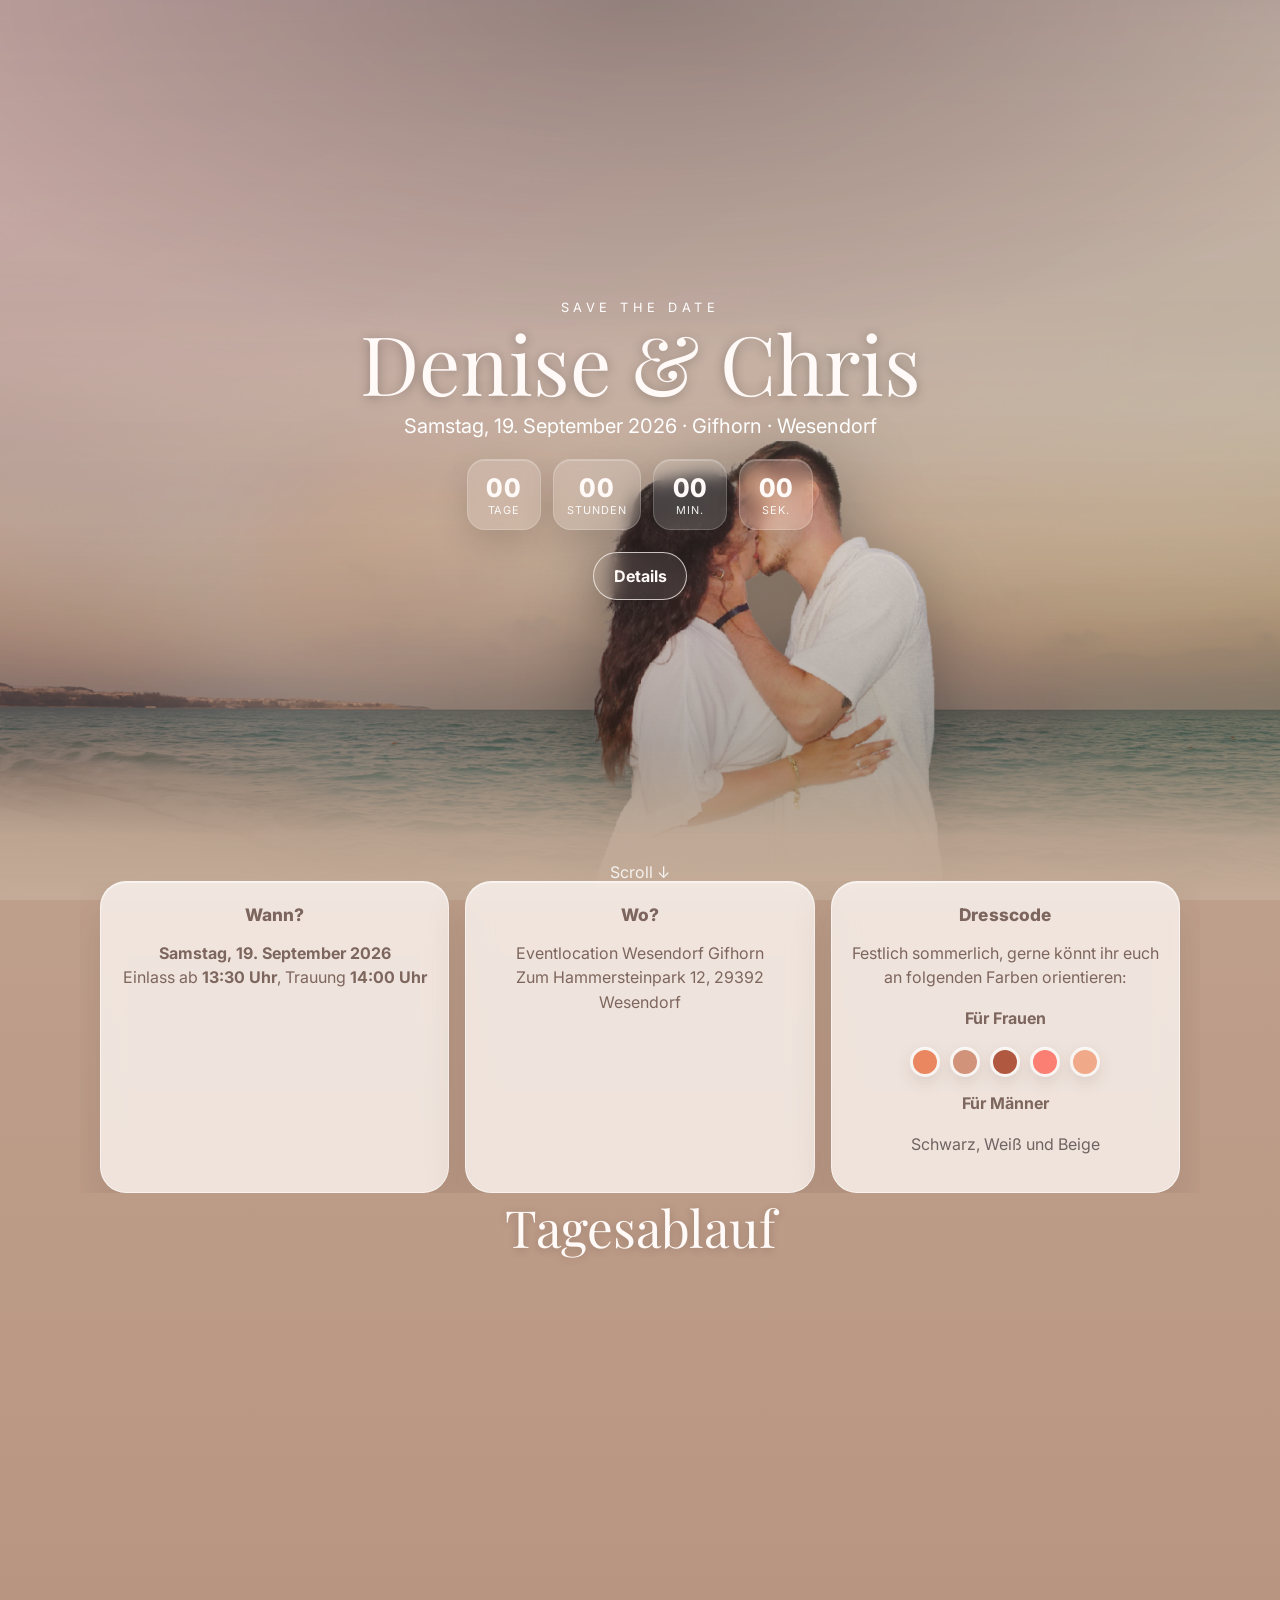
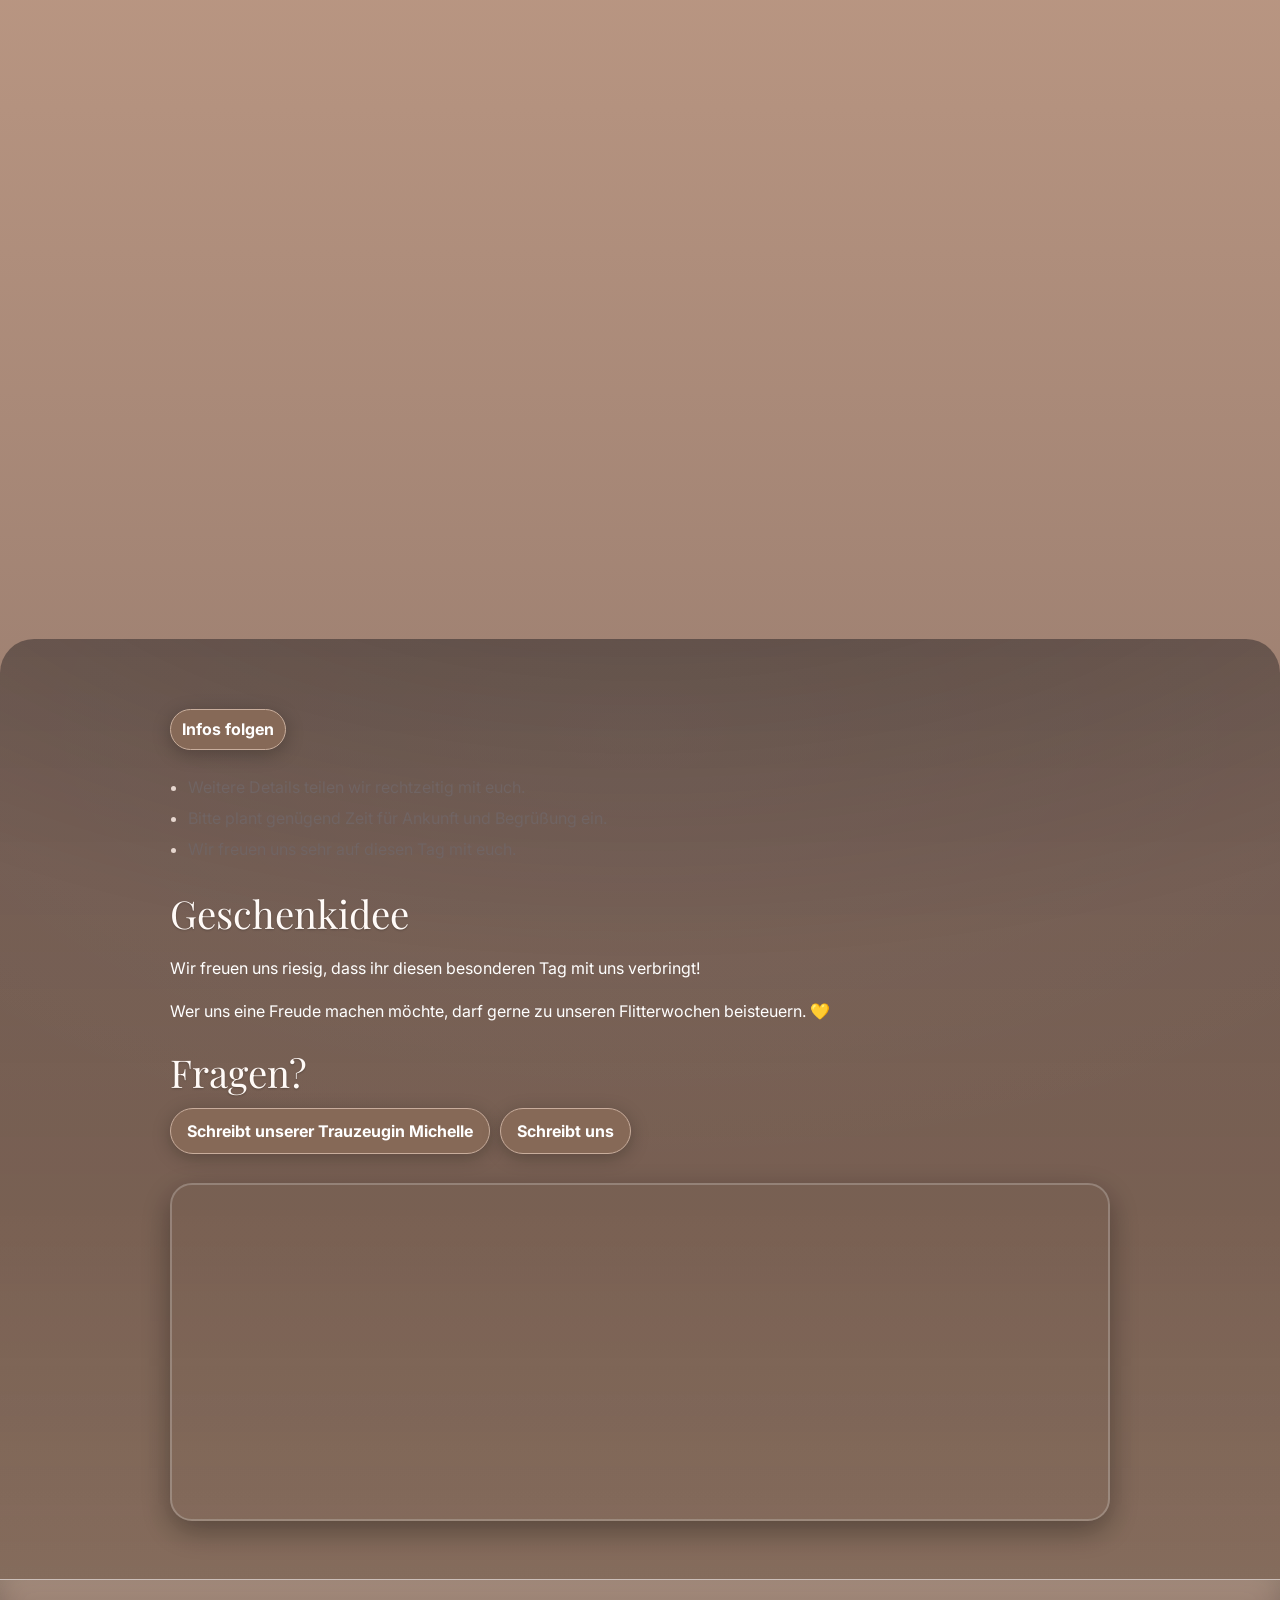
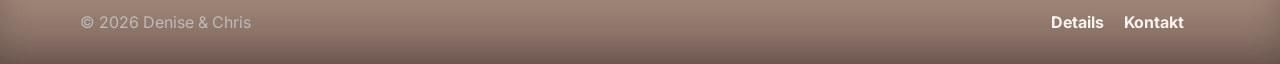
==== commit 69d1e8a7: "Update index.html" ====
--- a/index.html
+++ b/index.html
@@ -7,7 +7,7 @@
   <meta name="description" content="Save the Date – Hochzeit von Denise & Chris" />
   <link rel="preconnect" href="https://fonts.googleapis.com">
   <link rel="preconnect" href="https://fonts.gstatic.com" crossorigin>
-  <link href="https://fonts.googleapis.com/css2?family=Inter:wght@300;400;500;600;700&family=Playfair+Display:wght@400;600&display=swap" rel="stylesheet">
+  <link href="https://fonts.googleapis.com/css2?family=Inter:wght@300;400;500;600;700;800&family=Playfair+Display:wght@400;500;600&display=swap" rel="stylesheet">
 
   <style>
 :root{
@@ -18,19 +18,50 @@
   --accent3:#e6d7cf;
   --card:#fffaf7;
   --muted:#706463;
-}
-
-*{box-sizing:border-box}
-html,body{height:100%}
-html{scroll-behavior:smooth}
+  --page:#c5ac98;
+}
+
+*{
+  box-sizing:border-box;
+}
+
+html,
+body{
+  min-height:100%;
+}
+
+html{
+  scroll-behavior:smooth;
+}
+
 body {
-  background-color: #c5ac98;
-  color: #7d665d;
+  margin:0;
+  color:#7d665d;
   font-family: Inter, system-ui, -apple-system, Segoe UI, Roboto, "Helvetica Neue", Arial, "Noto Sans", "Apple Color Emoji","Segoe UI Emoji", "Segoe UI Symbol", "Noto Color Emoji";
-  margin:0;
-}
-
-.container{max-width:1120px;margin:0 auto;padding:0 1.25rem}
+  background:
+    radial-gradient(circle at 50% 0%, rgba(255,250,247,.24), transparent 34rem),
+    linear-gradient(180deg, #c5ac98 0%, #b99682 48%, #7d665d 100%);
+  overflow-x:hidden;
+  overscroll-behavior-y:none;
+}
+
+body::before{
+  content:"";
+  position:fixed;
+  inset:0;
+  pointer-events:none;
+  z-index:-1;
+  background:
+    radial-gradient(circle at 12% 18%, rgba(255,255,255,.16), transparent 18rem),
+    radial-gradient(circle at 88% 42%, rgba(255,250,247,.10), transparent 18rem);
+}
+
+.container{
+  width:100%;
+  max-width:1120px;
+  margin:0 auto;
+  padding:0 1.25rem;
+}
 
 /* ===== Scroll-Progress ===== */
 .progress{
@@ -39,19 +70,20 @@
   top:0;
   height:3px;
   width:0;
-  background:linear-gradient(90deg,var(--gold),var(--accent3));
+  background:linear-gradient(90deg,#fffaf7,var(--accent3),#fffaf7);
   z-index:999;
-  box-shadow:0 0 8px rgba(0,0,0,.25)
-}
-
-/* HERO */
+  box-shadow:0 0 16px rgba(255,250,247,.45);
+}
+
+/* ===== HERO ===== */
 .hero{
   position:relative;
   min-height:100dvh;
   height:100svh;
   isolation:isolate;
   overflow:hidden;
-  background:var(--accent1)
+  background:var(--accent1);
+  touch-action:pan-y;
 }
 
 .hero__bg{
@@ -68,25 +100,28 @@
 }
 
 @keyframes kenburns{
-  from{transform:translate3d(0,var(--py,0),0) scale(1.06)}
-  to{transform:translate3d(0,var(--py,0),0) scale(1.12)}
+  from{
+    transform:translate3d(0,var(--py,0),0) scale(1.06);
+  }
+  to{
+    transform:translate3d(0,var(--py,0),0) scale(1.12);
+  }
 }
 
 .hero__fg{
   position:absolute;
   left:50%;
   bottom:-2vh;
+  width:1080px;
+  max-width:none;
+  height:auto;
   transform:translate3d(-50%,var(--py,0),0);
-  width:min(88vw,1500px);
-  height:auto;
   z-index:1;
   pointer-events:none;
   filter:drop-shadow(0 20px 40px rgba(0,0,0,.35)) contrast(1.02) saturate(1.02);
   will-change:transform;
   object-fit:contain;
 }
-
-.hero__fg { width: 1080px; }
 
 .hero__overlay{
   position:absolute;
@@ -94,8 +129,9 @@
   z-index:1;
   pointer-events:none;
   background:
-    radial-gradient(120% 70% at 50% 0%, rgba(0,0,0,.25), transparent 55%),
-    linear-gradient(to top, rgba(0,0,0,.35), rgba(0,0,0,.05) 40%, transparent);
+    radial-gradient(120% 70% at 50% 0%, rgba(0,0,0,.24), transparent 55%),
+    linear-gradient(to top, rgba(0,0,0,.38), rgba(0,0,0,.05) 42%, transparent);
+  will-change:opacity;
 }
 
 .hero__fade{
@@ -113,6 +149,7 @@
       rgba(197,172,152,.85) 60%,
       #c5ac98 100%
     );
+  will-change:opacity;
 }
 
 .hero__content{
@@ -124,126 +161,121 @@
   justify-content:center;
   text-align:center;
   color:#fff;
-  padding:1rem
+  padding:1rem;
 }
 
 .kicker{
+  margin:0;
   letter-spacing:.35em;
   text-transform:uppercase;
   font-size:.8rem;
-  opacity:.9;
+  opacity:.92;
   color:var(--gold);
-  animation: fade-in .9s ease .3s both
+  animation: fade-in .9s ease .3s both;
 }
 
 .headline{
+  margin:.25rem 0;
   font-family:"Playfair Display",serif;
   font-weight:400;
   line-height:1.05;
-  margin:.25rem 0;
-  font-size:clamp(2.25rem,5vw,4.5rem);
+  font-size:clamp(2.8rem,6.4vw,5.6rem);
   color:#fff9f7;
-  text-shadow:0 2px 4px rgba(0,0,0,.25);
-  animation: slide-up .9s cubic-bezier(.2,.8,.2,1) .15s both
+  text-shadow:0 2px 12px rgba(0,0,0,.28);
+  animation: slide-up .9s cubic-bezier(.2,.8,.2,1) .15s both;
 }
 
 .subline{
+  margin:.4rem auto 0;
   opacity:.95;
   font-size:clamp(1rem,2.3vw,1.25rem);
+  line-height:1.45;
   color:var(--gold);
-  animation: fade-in .9s ease .6s both
+  animation: fade-in .9s ease .6s both;
 }
 
 .countdown{
-  margin-top:1rem;
+  margin-top:1.15rem;
   display:flex;
   flex-wrap:wrap;
   gap:.75rem;
-  justify-content:center
+  justify-content:center;
 }
 
 .cd-box{
   min-width:74px;
   background:rgba(255,255,255,.15);
-  backdrop-filter:blur(6px);
-  border-radius:16px;
+  backdrop-filter:blur(8px);
+  -webkit-backdrop-filter:blur(8px);
+  border:1px solid rgba(255,255,255,.18);
+  border-radius:18px;
   padding:.75rem .85rem;
   color:#fff;
-  box-shadow:0 1px 0 rgba(255,255,255,.15) inset;
+  box-shadow:
+    0 14px 34px rgba(0,0,0,.14),
+    inset 0 1px 0 rgba(255,255,255,.22);
   transform:translateY(8px);
   opacity:0;
-  animation: slide-up .7s ease var(--delay,0s) forwards
+  animation: slide-up .7s ease var(--delay,0s) forwards;
 }
 
 .cd-val{
-  font-weight:700;
+  font-weight:800;
   font-size:1.6rem;
   letter-spacing:.02em;
   font-variant-numeric:tabular-nums;
-  color:var(--gold)
+  color:#fffaf7;
 }
 
 .cd-label{
   text-transform:uppercase;
   font-size:.68rem;
   opacity:.9;
-  letter-spacing:.08em
+  letter-spacing:.08em;
 }
 
 .cta-row{
-  margin-top:1.25rem;
+  margin-top:1.35rem;
   display:flex;
   gap:.75rem;
   justify-content:center;
-  flex-wrap:wrap
+  flex-wrap:wrap;
 }
 
 .btn{
   appearance:none;
   border:0;
-  border-radius:16px;
-  padding:.8rem 1.1rem;
-  font-weight:600;
+  border-radius:999px;
+  padding:.82rem 1.2rem;
+  font-weight:700;
   cursor:pointer;
   transition:transform .2s ease, box-shadow .3s ease, background .3s ease;
   position:relative;
-  isolation:isolate
-}
-
-.btn:active{transform:translateY(1px)}
-
-.btn-primary{
-  background:var(--gold);
-  color:#fff;
-  box-shadow:0 10px 20px rgba(0,0,0,.15)
-}
-
-.btn-primary:hover{box-shadow:0 18px 30px rgba(0,0,0,.25)}
+  isolation:isolate;
+  text-decoration:none;
+}
+
+.btn:active{
+  transform:translateY(1px);
+}
 
 .btn-ghost{
-  background:transparent;
-  border:2px solid var(--gold);
-  color:var(--gold)
-}
-
-.btn-ghost:hover{background:rgba(212,175,55,.1)}
-
-.btn::after{
-  content:"";
-  position:absolute;
-  inset:auto auto 0 50%;
-  width:0;
-  height:0;
-  border-radius:999px;
-  background:rgba(255,255,255,.2);
-  transform:translateX(-50%);
-  opacity:0;
-  pointer-events:none
+  background:rgba(255,255,255,.08);
+  border:1px solid rgba(255,250,247,.72);
+  color:#fffaf7;
+  backdrop-filter:blur(10px);
+  -webkit-backdrop-filter:blur(10px);
+  box-shadow:0 12px 28px rgba(0,0,0,.12);
+}
+
+.btn-ghost:hover{
+  background:rgba(255,250,247,.16);
+  transform:translateY(-2px);
 }
 
 .btn:focus-visible{
   outline:2px dashed var(--accent3);
-  outline-offset:3px
+  outline-offset:3px;
 }
 
 .scroll-cue{
@@ -253,164 +285,333 @@
   transform:translateX(-50%);
   color:var(--gold);
   opacity:.85;
-  animation:bounce 1.6s infinite
+  animation:bounce 1.6s infinite;
 }
 
 @keyframes bounce{
-  0%,100%{transform:translate(-50%,0)}
-  50%{transform:translate(-50%,7px)}
-}
-
-/* SECTIONS */
-section{padding:clamp(36px,6vh,72px) 0}
-.anchor{scroll-margin-top:clamp(16px,4vh,32px)}
+  0%,100%{
+    transform:translate(-50%,0);
+  }
+  50%{
+    transform:translate(-50%,7px);
+  }
+}
+
+/* ===== SECTIONS ===== */
+section{
+  padding:clamp(42px,6vh,78px) 0;
+}
+
+section,
+.timeline,
+.gallery{
+  content-visibility:auto;
+  contain-intrinsic-size:800px;
+}
+
+.anchor{
+  scroll-margin-top:clamp(16px,4vh,32px);
+}
+
 h2{
+  margin:0;
   font-size:clamp(1.35rem,2.4vw,1.9rem);
-  margin:0;
-  font-weight:650;
-  color:var(--brand)
-}
-
-/* Reveal on Scroll */
+  font-weight:700;
+  color:var(--brand);
+}
+
+/* Reveal */
 .reveal{
   opacity:0;
   transform:translateY(14px);
-  transition:opacity .7s ease, transform .7s ease
+  transition:opacity .7s ease, transform .7s ease;
 }
 
 .reveal.show{
   opacity:1;
-  transform:none
-}
-
-/* INFO CARDS */
+  transform:none;
+}
+
+/* ===== DETAILS CARDS ===== */
 .grid{
   display:grid;
-  gap:1rem
+  gap:1rem;
 }
 
 @media (min-width:860px){
   .grid.cols-3{
-    grid-template-columns:repeat(3,1fr)
-  }
+    grid-template-columns:repeat(3,1fr);
+  }
+}
+
+#details{
+  margin-top:-1.2rem;
 }
 
 .card{
-  background:var(--card);
-  border:1px solid var(--accent3);
-  border-radius:22px;
-  padding:1rem 1rem 1.1rem;
-  box-shadow:0 1px 4px rgba(0,0,0,.06);
-  transition:transform .2s ease, box-shadow .2s ease
+  background:rgba(255,250,247,.76);
+  border:1px solid rgba(255,255,255,.56);
+  border-radius:26px;
+  padding:1.15rem 1.05rem 1.2rem;
+  box-shadow:
+    0 18px 44px rgba(67,45,38,.13),
+    inset 0 1px 0 rgba(255,255,255,.5);
+  backdrop-filter:blur(12px);
+  -webkit-backdrop-filter:blur(12px);
+  transition:transform .24s ease, box-shadow .24s ease;
 }
 
 .card:hover{
-  transform:translateY(-3px);
-  box-shadow:0 10px 24px rgba(0,0,0,.12)
+  transform:translateY(-5px);
+  box-shadow:
+    0 24px 56px rgba(67,45,38,.18),
+    inset 0 1px 0 rgba(255,255,255,.65);
 }
 
 .card h3{
-  margin:.2rem 0 .5rem;
-  font-size:1.05rem;
-  color:var(--accent1)
-}
-
-.muted{color:var(--muted)}
-
-/* TIMELINE */
+  margin:.2rem 0 .55rem;
+  font-size:1.08rem;
+  color:var(--accent1);
+  font-weight:800;
+  letter-spacing:.01em;
+}
+
+.card p{
+  line-height:1.55;
+}
+
+.muted{
+  color:var(--muted);
+}
+
+.dresscode-colors{
+  display:flex;
+  justify-content:center;
+  flex-wrap:wrap;
+  gap:10px;
+  margin-top:10px;
+}
+
+.color-box{
+  width:30px;
+  height:30px;
+  display:inline-block;
+  border-radius:999px;
+  padding:3px;
+  background:rgba(255,255,255,.58);
+  box-shadow:
+    0 6px 16px rgba(67,45,38,.12),
+    inset 0 1px 0 rgba(255,255,255,.55);
+}
+
+.color-box img{
+  width:100%;
+  height:100%;
+  object-fit:contain;
+  border-radius:999px;
+}
+
+/* ===== MODERN TIMELINE ===== */
+.timeline-section{
+  position:relative;
+}
+
+.timeline-section h2{
+  text-align:center;
+  color:#fffaf7;
+  font-family:"Playfair Display",serif;
+  font-weight:400;
+  font-size:clamp(2rem,5vw,3.2rem);
+  margin-bottom:2.2rem;
+  text-shadow:0 2px 10px rgba(0,0,0,.18);
+}
+
 .timeline{
   position:relative;
-  border-left:3px solid var(--gold);
-  margin-top:1.25rem;
-  padding-left:1rem
+  max-width:760px;
+  margin:0 auto;
+  padding:0;
+  list-style:none;
+}
+
+.timeline::before{
+  content:"";
+  position:absolute;
+  left:50%;
+  top:12px;
+  bottom:12px;
+  width:2px;
+  transform:translateX(-50%);
+  background:linear-gradient(
+    to bottom,
+    rgba(255,250,247,0),
+    rgba(255,250,247,.95),
+    rgba(255,250,247,0)
+  );
+  box-shadow:0 0 18px rgba(255,250,247,.35);
 }
 
 .tl-item{
   position:relative;
-  margin:0 0 1rem 0
+  display:grid;
+  grid-template-columns:1fr 64px 1fr;
+  align-items:center;
+  margin-bottom:1.4rem;
+}
+
+.tl-item:last-child{
+  margin-bottom:0;
 }
 
 .tl-dot{
-  width:12px;
-  height:12px;
+  grid-column:2;
+  justify-self:center;
+  width:18px;
+  height:18px;
   border-radius:50%;
-  background:var(--gold);
-  position:absolute;
-  left:-7.5px;
-  top:.35rem;
-  box-shadow:0 0 0 0 rgba(255,250,247,.6);
-  animation:pulse 2.2s infinite
-}
-
-@keyframes pulse{
-  0%{box-shadow:0 0 0 0 rgba(255,250,247,.6)}
-  70%{box-shadow:0 0 0 12px rgba(255,250,247,0)}
-  100%{box-shadow:0 0 0 0 rgba(255,250,247,0)}
+  background:#fffaf7;
+  border:4px solid rgba(176,139,115,.95);
+  box-shadow:
+    0 0 0 8px rgba(255,250,247,.18),
+    0 10px 24px rgba(0,0,0,.18);
+  z-index:2;
 }
 
 .tl-card{
-  background:#fffaf7;
-  border:1px solid var(--accent2);
-  border-radius:18px;
-  padding:.85rem .95rem;
-  box-shadow:0 1px 2px rgba(0,0,0,.04);
+  position:relative;
+  background:rgba(255,250,247,.80);
+  border:1px solid rgba(255,255,255,.58);
+  backdrop-filter:blur(14px) saturate(1.08);
+  -webkit-backdrop-filter:blur(14px) saturate(1.08);
+  border-radius:26px;
+  padding:1.15rem 1.2rem;
+  box-shadow:
+    0 18px 40px rgba(67,45,38,.14),
+    inset 0 1px 0 rgba(255,255,255,.55);
   opacity:0;
-  transform:translateX(8px);
-  transition:opacity .6s ease, transform .6s ease
+  transform:translateY(18px) scale(.98);
+  transition:
+    opacity .75s ease,
+    transform .75s cubic-bezier(.2,.8,.2,1),
+    box-shadow .25s ease;
 }
 
 .tl-card.show{
   opacity:1;
-  transform:none
+  transform:none;
+}
+
+.tl-card:hover{
+  transform:translateY(-4px);
+  box-shadow:
+    0 24px 54px rgba(67,45,38,.20),
+    inset 0 1px 0 rgba(255,255,255,.65);
+}
+
+.tl-item:nth-child(odd) .tl-card{
+  grid-column:1;
+  text-align:right;
+}
+
+.tl-item:nth-child(even) .tl-card{
+  grid-column:3;
+  text-align:left;
+}
+
+.tl-card::after{
+  content:"";
+  position:absolute;
+  top:50%;
+  width:16px;
+  height:16px;
+  background:rgba(255,250,247,.80);
+  border-top:1px solid rgba(255,255,255,.55);
+  border-right:1px solid rgba(255,255,255,.55);
+}
+
+.tl-item:nth-child(odd) .tl-card::after{
+  right:-8px;
+  transform:translateY(-50%) rotate(45deg);
+}
+
+.tl-item:nth-child(even) .tl-card::after{
+  left:-8px;
+  transform:translateY(-50%) rotate(225deg);
 }
 
 .tl-head{
   display:flex;
-  justify-content:space-between;
-  gap:.75rem;
-  align-items:baseline
+  flex-direction:column;
+  gap:.38rem;
 }
 
 .tl-time{
-  color:var(--muted);
-  font-variant-numeric:tabular-nums
-}
-
-/* GALLERY */
+  display:inline-flex;
+  align-self:inherit;
+  width:fit-content;
+  padding:.34rem .72rem;
+  border-radius:999px;
+  background:linear-gradient(135deg,#7d665d,#b08b73);
+  color:#fffaf7;
+  font-size:.78rem;
+  font-weight:800;
+  letter-spacing:.03em;
+  font-variant-numeric:tabular-nums;
+  box-shadow:0 8px 18px rgba(125,102,93,.22);
+}
+
+.tl-item:nth-child(odd) .tl-time{
+  margin-left:auto;
+}
+
+.tl-card h3{
+  margin:0;
+  color:#7d665d;
+  font-size:clamp(1.05rem,2vw,1.25rem);
+  font-weight:800;
+}
+
+.tl-card p{
+  margin:.65rem 0 0;
+  line-height:1.55;
+}
+
+/* ===== GALLERY ===== */
 .gallery-head{
   display:flex;
   align-items:flex-end;
   justify-content:space-between;
-  margin-bottom:.75rem
+  margin-bottom:.75rem;
 }
 
 .gallery{
   display:grid;
   grid-template-columns:repeat(auto-fill,minmax(220px,1fr));
-  gap:1rem
+  gap:1.1rem;
 }
 
 .thumb{
   position:relative;
   margin:0;
-  border-radius:18px;
+  border-radius:26px;
   overflow:hidden;
-  border:2px solid var(--gold);
-  box-shadow:0 1px 2px rgba(0,0,0,.08)
+  border:1px solid rgba(255,255,255,.55);
+  box-shadow:0 18px 42px rgba(67,45,38,.16);
+  background:rgba(255,255,255,.2);
 }
 
 .thumb img{
   width:100%;
   height:100%;
-  aspect-ratio:3/2;
+  aspect-ratio:4/3;
   object-fit:cover;
   transition:transform .35s ease, filter .35s ease;
   display:block;
-  filter:saturate(.96) contrast(1.02)
+  filter:saturate(.96) contrast(1.02);
 }
 
 .thumb:hover img{
-  transform:scale(1.03) rotate(.2deg)
+  transform:scale(1.045) rotate(.2deg);
 }
 
 .thumb button{
@@ -420,24 +621,22 @@
   padding:0;
   width:100%;
   cursor:pointer;
-  height:100%
-}
-
-.gallery-note{
-  font-size:.85rem;
-  color:var(--muted)
-}
-
-/* DARK CTA */
+  height:100%;
+}
+
+/* ===== DARK INFO SECTION ===== */
 .dark{
-  position: relative;
-  isolation: isolate;
+  position:relative;
+  isolation:isolate;
+  color:#ffffff;
+  padding:clamp(42px,6vh,78px) 0;
+  margin-top:1rem;
+  border-radius:34px 34px 0 0;
+  overflow:hidden;
   background:
     radial-gradient(160% 100% at 50% -20%, rgba(0,0,0,.25), transparent 55%),
     linear-gradient(180deg, color-mix(in oklab, var(--accent1) 92%, black 8%) 0%,
                            color-mix(in oklab, var(--accent2) 70%, black 20%) 100%);
-  color: #ffffff;
-  padding: clamp(36px,6vh,72px) 0;
 }
 
 .dark::before{
@@ -452,23 +651,33 @@
 }
 
 .dark > .container{
-  position: relative;
-  z-index: 1;
+  position:relative;
+  z-index:1;
+  max-width:980px;
 }
 
 .dark h2{
+  margin-top:1.4rem;
   color:#fffaf7;
-  text-shadow: 0 1px 2px rgba(0,0,0,.25);
+  font-family:"Playfair Display",serif;
+  font-size:clamp(1.7rem,4vw,2.4rem);
+  font-weight:400;
+  text-shadow:0 1px 2px rgba(0,0,0,.25);
+}
+
+.dark h2:first-child{
+  margin-top:0;
 }
 
 .dark p,
 .dark li{
-  color: color-mix(in oklab, #ffffff);
+  color:color-mix(in oklab, #ffffff);
+  line-height:1.65;
 }
 
 .dark ul{
-  padding-left: 1.1rem;
-  margin: .5rem 0 0;
+  padding-left:1.1rem;
+  margin:.5rem 0 0;
 }
 
 .dark li{
@@ -476,39 +685,89 @@
 }
 
 .dark li::marker{
-  color: var(--accent3);
+  color:var(--accent3);
 }
 
 .dark .badge{
   display:inline-block;
-  background: color-mix(in oklab, var(--accent2) 82%, black 18%);
+  background:color-mix(in oklab, var(--accent2) 82%, black 18%);
   color:#fff;
   border:1px solid color-mix(in oklab, var(--accent2) 70%, white 30%);
   padding:.38rem .7rem;
   border-radius:999px;
-  font-weight:600;
-  box-shadow: 0 4px 18px rgba(0,0,0,.25);
+  font-weight:700;
+  box-shadow:0 4px 18px rgba(0,0,0,.25);
+  transition:transform .2s ease, box-shadow .2s ease, background .2s ease;
+}
+
+.dark .badge:hover{
+  transform:translateY(-2px);
+  box-shadow:0 10px 24px rgba(0,0,0,.22);
 }
 
 .dark a{
-  color: var(--accent3);
-  text-underline-offset: 3px;
-  text-decoration-thickness: 1px;
+  color:var(--accent3);
+  text-underline-offset:3px;
+  text-decoration-thickness:1px;
 }
 
 .dark a:hover{
   color:#fff;
 }
 
-/* FOOTER */
+.whatsapp-links{
+  display:flex;
+  flex-wrap:wrap;
+  gap:10px;
+  margin-top:10px;
+}
+
+.whatsapp-links .badge{
+  text-decoration:none;
+  padding:.75rem 1rem;
+}
+
+/* ===== MAP ===== */
+.map-wrap{
+  margin-top:1.8rem;
+}
+
+.map-embed{
+  width:100%;
+  min-height:260px;
+  aspect-ratio:25 / 9;
+  border:0;
+  border-radius:16px;
+  box-shadow:0 1px 2px rgba(0,0,0,.06);
+  filter:grayscale(100%);
+  transition:filter .3s ease, transform .35s ease, box-shadow .35s ease;
+}
+
+.dark .map-embed{
+  border-radius:22px;
+  border:2px solid rgba(255,250,247,.25);
+  box-shadow:0 10px 30px rgba(0,0,0,.35);
+  filter:grayscale(100%) brightness(.9) contrast(1.05) saturate(.9);
+}
+
+.dark .map-embed:hover{
+  filter:grayscale(0%) brightness(1);
+  transform:translateY(-2px);
+  box-shadow:0 14px 36px rgba(0,0,0,.45);
+}
+
+/* ===== FOOTER ===== */
 footer{
-  border-top: 3px solid var(--gold);
-  background: linear-gradient(
-     180deg,
-     color-mix(in oklab, #c5ac98 88%, black 12%) 0%,
-     color-mix(in oklab, var(--accent1) 80%, #c5ac98 20%) 100%
+  border-top:1px solid rgba(255,250,247,.6);
+  background:linear-gradient(
+    180deg,
+    rgba(197,172,152,.55) 0%,
+    rgba(125,102,93,.55) 100%
   );
-  color: #fffaf7;
+  backdrop-filter:blur(10px) saturate(1.05);
+  -webkit-backdrop-filter:blur(10px) saturate(1.05);
+  box-shadow:0 -10px 30px rgba(0,0,0,.18) inset;
+  color:#fffaf7;
 }
 
 .footer-inner{
@@ -517,28 +776,28 @@
   flex-wrap:wrap;
   align-items:center;
   justify-content:space-between;
-  padding:1rem 0
+  padding:1rem 0;
 }
 
 .footer-inner p.muted{
-  color: color-mix(in oklab, #fffaf7 75%, black 25%);
+  color:color-mix(in oklab, #fffaf7 80%, black 20%);
 }
 
 .nav a{
   color:#fffaf7;
-  font-weight:600;
-  opacity:.9;
-  transition: opacity .2s ease, color .2s ease;
+  font-weight:700;
+  opacity:.95;
+  transition:opacity .2s ease, color .2s ease;
   text-decoration:none;
-  margin-right:1rem
+  margin-right:1rem;
 }
 
 .nav a:hover{
-  color: var(--accent3);
+  color:var(--accent3);
   opacity:1;
 }
 
-/* LIGHTBOX */
+/* ===== LIGHTBOX ===== */
 .lightbox{
   position:fixed;
   inset:0;
@@ -547,19 +806,19 @@
   align-items:center;
   justify-content:center;
   padding:1rem;
-  z-index:40
+  z-index:40;
 }
 
 .lightbox.open{
-  display:flex
+  display:flex;
 }
 
 .lightbox img{
   max-width:92vw;
   max-height:85vh;
-  border-radius:12px;
+  border-radius:18px;
   box-shadow:0 20px 50px rgba(0,0,0,.5);
-  border:2px solid var(--gold)
+  border:2px solid rgba(255,250,247,.8);
 }
 
 .lb-btn{
@@ -571,209 +830,279 @@
   color:#fff;
   padding:.75rem 1rem;
   border-radius:999px;
-  cursor:pointer
-}
-
-.lb-prev{left:1rem}
-.lb-next{right:1rem}
+  cursor:pointer;
+}
+
+.lb-prev{
+  left:1rem;
+}
+
+.lb-next{
+  right:1rem;
+}
+
 .lb-close{
   top:1rem;
   right:1rem;
   transform:none;
-  background:var(--gold)
-}
-
-/* MINI MAP */
-.map-wrap{margin-top:.6rem}
-
-.map-links{
-  margin-top:.4rem;
-  font-size:.9rem
-}
-
-.map-links a{
-  color:var(--gold);
-  text-decoration:none
-}
-
-.map-links a:hover{opacity:.9}
-
-.map-embed {
-  width: 100%;
-  aspect-ratio: 25 / 9;
-  border: 0;
-  border-radius: 14px;
-  box-shadow: 0 1px 2px rgba(0, 0, 0, .06);
-  filter: grayscale(100%);
-  transition: filter 0.3s ease;
-}
-
-.map-embed:hover {
-  filter: brightness(1);
-}
-
-.dark .map-embed{
-  border-radius: 16px;
-  border: 2px solid rgba(255,250,247,.25);
-  box-shadow: 0 10px 30px rgba(0,0,0,.35);
-  filter: grayscale(100%) brightness(.9) contrast(1.05) saturate(.9);
-  transition: filter .35s ease, transform .35s ease, box-shadow .35s ease;
-}
-
-.dark .map-embed:hover{
-  filter: grayscale(0%) brightness(1);
-  transform: translateY(-2px);
-  box-shadow: 0 14px 36px rgba(0,0,0,.45);
-}
-
-@media (max-width: 859px){
+  background:rgba(255,250,247,.25);
+  backdrop-filter:blur(10px);
+  -webkit-backdrop-filter:blur(10px);
+}
+
+/* ===== RESPONSIVE ===== */
+@media (max-width:859px){
+  .grid.cols-3 .card:first-child{
+    margin-top:clamp(1rem,4vw,2rem);
+  }
+
   .dark .grid{
-    gap: 1rem;
-  }
-}
-
-.dark .btn,
-.dark .btn-ghost{
-  border-color: rgba(255,250,247,.7);
-  color: #fffaf7;
-}
-
-.dark .btn:hover,
-.dark .btn-ghost:hover{
-  background: rgba(255,250,247,.08);
+    gap:1rem;
+  }
+}
+
+@media (max-width:720px){
+  .container{
+    padding:0 1rem;
+  }
+
+  section{
+    padding:2.6rem 0;
+  }
+
+  .hero{
+    min-height:92svh;
+    height:92svh;
+  }
+
+  .hero__content{
+    align-items:flex-start;
+    padding-top:18vh;
+  }
+
+  .headline{
+    font-size:clamp(3rem,15vw,4.7rem);
+  }
+
+  .kicker{
+    font-size:.72rem;
+    letter-spacing:.28em;
+  }
+
+  .subline{
+    max-width:280px;
+    margin-left:auto;
+    margin-right:auto;
+    line-height:1.45;
+  }
+
+  .countdown{
+    gap:.5rem;
+    margin-top:1.15rem;
+  }
+
+  .cd-box{
+    min-width:66px;
+    border-radius:18px;
+    padding:.65rem .62rem;
+  }
+
+  .cd-val{
+    font-size:1.35rem;
+  }
+
+  .cd-label{
+    font-size:.62rem;
+  }
+
+  .hero__fg{
+    width:120vw;
+    max-width:none;
+    bottom:-1vh;
+  }
+
+  .scroll-cue{
+    bottom:12px;
+    font-size:.85rem;
+  }
+
+  #details{
+    margin-top:0;
+  }
+
+  .grid.cols-3{
+    display:grid;
+    gap:.9rem;
+  }
+
+  .card{
+    border-radius:24px;
+    padding:1.15rem 1rem;
+  }
+
+  .card:hover{
+    transform:none;
+  }
+
+  .card h3{
+    font-size:1.1rem;
+  }
+
+  .card p{
+    margin-bottom:.4rem;
+  }
+
+  .color-box{
+    width:32px;
+    height:32px;
+  }
+
+  .timeline-section{
+    padding-top:2rem;
+  }
+
+  .timeline-section h2{
+    text-align:left;
+    margin-bottom:1.4rem;
+    padding-left:.2rem;
+  }
+
+  .timeline{
+    max-width:none;
+    padding-left:1.6rem;
+  }
+
+  .timeline::before{
+    left:.45rem;
+    transform:none;
+    top:8px;
+    bottom:8px;
+  }
+
+  .tl-item{
+    display:block;
+    margin-bottom:1rem;
+  }
+
+  .tl-dot{
+    position:absolute;
+    left:-1.55rem;
+    top:1.15rem;
+    width:16px;
+    height:16px;
+    border-width:3px;
+  }
+
+  .tl-card,
+  .tl-item:nth-child(odd) .tl-card,
+  .tl-item:nth-child(even) .tl-card{
+    text-align:left;
+    width:100%;
+    padding:1rem;
+    border-radius:22px;
+  }
+
+  .tl-card::after{
+    display:none;
+  }
+
+  .tl-item:nth-child(odd) .tl-time{
+    margin-left:0;
+  }
+
+  .tl-time{
+    font-size:.74rem;
+  }
+
+  section[aria-label="Galerie"]{
+    margin-top:.5rem;
+    padding-top:1.2rem;
+  }
+
+  .gallery{
+    grid-template-columns:1fr 1fr;
+    gap:.75rem;
+  }
+
+  .thumb{
+    border-radius:20px;
+  }
+
+  .thumb img{
+    aspect-ratio:1 / 1.08;
+  }
+
+  .dark{
+    border-radius:28px 28px 0 0;
+    padding-top:2.2rem;
+  }
+
+  .dark h2{
+    font-size:2rem;
+  }
+
+  .whatsapp-links{
+    flex-direction:column;
+  }
+
+  .whatsapp-links .badge{
+    width:100%;
+    text-align:center;
+  }
+
+  .map-embed{
+    aspect-ratio:auto;
+    height:260px;
+    border-radius:22px;
+  }
+
+  .footer-inner{
+    flex-direction:column;
+    text-align:center;
+    gap:.55rem;
+  }
+
+  .nav a{
+    margin:0 .45rem;
+  }
+}
+
+@media (hover:none) and (pointer:coarse){
+  .hero__fg{
+    filter:drop-shadow(0 10px 20px rgba(0,0,0,.28));
+  }
+
+  .hero__bg{
+    filter:contrast(.95) saturate(1.02) brightness(.95);
+  }
 }
 
 @media (prefers-reduced-motion: reduce){
+  *,
+  *::before,
+  *::after{
+    scroll-behavior:auto !important;
+  }
+
   .hero__bg,
-  .hero__fg {
+  .hero__fg{
     transform:none !important;
     animation:none !important;
   }
-}
-
-@media (max-width: 859px) {
-  .grid.cols-3 .card:first-child {
-    margin-top: clamp(1rem, 4vw, 2rem);
-  }
-
-  section[aria-label="Tagesablauf"] {
-    margin-top: 2.5rem;
-  }
-}
-
-section[aria-label="Galerie"] {
-  margin-top: 2.5rem;
-}
-
-@media (hover:none) and (pointer:coarse){
-  .hero__fg{
-    filter: drop-shadow(0 10px 20px rgba(0,0,0,.28));
-  }
-
-  .hero__bg{
-    filter: contrast(.95) saturate(1.02) brightness(.95);
-  }
-}
-
-section,
-.timeline,
-.gallery {
-  content-visibility: auto;
-  contain-intrinsic-size: 800px;
-}
-
-.hero__overlay,
-.hero__fade {
-  will-change: opacity;
-}
-
-#hero {
-  touch-action: pan-y;
-}
-
-html,
-body {
-  overscroll-behavior-y: none;
-}
-
-.dresscode-colors {
-  display: flex;
-  justify-content: center;
-  gap: 8px;
-  margin-top: 8px;
-}
-
-.color-box {
-  width: 24px;
-  height: 24px;
-  display: inline-block;
-}
-
-.color-box img {
-  width: 100%;
-  height: 100%;
-  object-fit: contain;
-  border-radius: 4px;
-}
-
-.whatsapp-links {
-  display: flex;
-  flex-wrap: wrap;
-  gap: 10px;
-  margin-top: 10px;
-}
-
-.whatsapp-links .badge {
-  text-decoration: none;
-}
-
-/* ===== Transparenz/Glass für unteren Bereich & Footer ===== */
-@supports (backdrop-filter: blur(1px)) {
+
+  .reveal,
+  .tl-card,
+  .cd-box{
+    transition:none !important;
+    animation:none !important;
+    opacity:1 !important;
+    transform:none !important;
+  }
+}
+
+@supports not (backdrop-filter: blur(1px)){
   .dark{
-    background: transparent;
-    position: relative;
-    isolation: isolate;
-  }
-
-  .dark::before{
-    opacity: .68;
-    backdrop-filter: blur(12px) saturate(1.05);
-    -webkit-backdrop-filter: blur(12px) saturate(1.05);
-    border-top: 1px solid rgba(255,250,247,.18);
-    border-bottom: 1px solid rgba(0,0,0,.12);
-    z-index: 0;
-  }
-
-  .dark > .container,
-  .dark .map-wrap{
-    position: relative;
-    z-index: 1;
-  }
-
-  footer{
-    background: linear-gradient(
-      180deg,
-      rgba(197,172,152,.55) 0%,
-      rgba(125,102,93,.55) 100%
-    );
-    backdrop-filter: blur(10px) saturate(1.05);
-    -webkit-backdrop-filter: blur(10px) saturate(1.05);
-    border-top: 1px solid rgba(255,250,247,.6);
-    box-shadow: 0 -10px 30px rgba(0,0,0,.18) inset;
-  }
-
-  .footer-inner p.muted{
-    color: color-mix(in oklab, #fffaf7 80%, black 20%);
-  }
-
-  .nav a{
-    opacity:.95;
-  }
-}
-
-@supports not (backdrop-filter: blur(1px)) {
-  .dark{
-    background: linear-gradient(
+    background:linear-gradient(
       180deg,
       rgba(125,102,93,.92) 0%,
       rgba(176,139,115,.92) 100%
@@ -781,7 +1110,7 @@
   }
 
   footer{
-    background: linear-gradient(
+    background:linear-gradient(
       180deg,
       rgba(197,172,152,.92) 0%,
       rgba(125,102,93,.92) 100%
@@ -791,13 +1120,23 @@
 
 /* Keyframes */
 @keyframes slide-up{
-  from{opacity:0;transform:translateY(16px)}
-  to{opacity:1;transform:none}
+  from{
+    opacity:0;
+    transform:translateY(16px);
+  }
+  to{
+    opacity:1;
+    transform:none;
+  }
 }
 
 @keyframes fade-in{
-  from{opacity:0}
-  to{opacity:1}
+  from{
+    opacity:0;
+  }
+  to{
+    opacity:1;
+  }
 }
   </style>
 </head>
@@ -892,52 +1231,52 @@
   </section>
 
   <!-- TIMELINE -->
-  <section class="container" aria-label="Tagesablauf">
+  <section class="container timeline-section" aria-label="Tagesablauf">
     <h2 class="reveal">Tagesablauf</h2>
 
-    <ol class="timeline" style="color: #706463; list-style:none; padding-left:1rem">
+    <ol class="timeline">
       <li class="tl-item">
-        <div class="tl-dot" aria-hidden="true"></div>
         <div class="tl-card">
           <div class="tl-head">
+            <time class="tl-time">13:30 Uhr</time>
             <h3>Einlass</h3>
-            <time class="tl-time">13:30 Uhr</time>
           </div>
-          <p class="muted">Ankommen und Einstimmen auf unseren besonderen Tag.</p>
+          <p class="muted">Kommt entspannt an und stimmt euch mit uns auf den Tag ein.</p>
         </div>
+        <div class="tl-dot" aria-hidden="true"></div>
       </li>
 
       <li class="tl-item">
-        <div class="tl-dot" aria-hidden="true"></div>
         <div class="tl-card">
           <div class="tl-head">
+            <time class="tl-time">14:00 Uhr</time>
             <h3>Trauung</h3>
-            <time class="tl-time">14:00 Uhr</time>
           </div>
-          <p class="muted">Unsere Trauung beginnt.</p>
+          <p class="muted">Der Moment, auf den wir uns am meisten freuen.</p>
         </div>
+        <div class="tl-dot" aria-hidden="true"></div>
       </li>
 
       <li class="tl-item">
-        <div class="tl-dot" aria-hidden="true"></div>
         <div class="tl-card">
           <div class="tl-head">
+            <time class="tl-time">15:00 Uhr</time>
             <h3>Sektempfang &amp; Fotos</h3>
-            <time class="tl-time">15:00 Uhr</time>
           </div>
-          <p class="muted">Gemeinsames Anstoßen und Erinnerungen festhalten.</p>
+          <p class="muted">Wir stoßen gemeinsam an und halten die schönsten Erinnerungen fest.</p>
         </div>
+        <div class="tl-dot" aria-hidden="true"></div>
       </li>
 
       <li class="tl-item">
-        <div class="tl-dot" aria-hidden="true"></div>
         <div class="tl-card">
           <div class="tl-head">
+            <time class="tl-time">17:00 Uhr</time>
             <h3>Feier</h3>
-            <time class="tl-time">17:00 Uhr</time>
           </div>
-          <p class="muted">Wir feiern gemeinsam mit euch.</p>
+          <p class="muted">Danach feiern, lachen, tanzen und genießen wir den Abend mit euch.</p>
         </div>
+        <div class="tl-dot" aria-hidden="true"></div>
       </li>
     </ol>
   </section>
@@ -948,25 +1287,25 @@
 
     <div class="gallery" id="gallery">
       <figure class="thumb reveal">
-        <button data-index="0">
+        <button data-index="0" aria-label="Bild 1 öffnen">
           <img loading="lazy" src="./1.png" alt="Bild 1" width="1600" height="1067"/>
         </button>
       </figure>
 
       <figure class="thumb reveal">
-        <button data-index="1">
+        <button data-index="1" aria-label="Bild 2 öffnen">
           <img loading="lazy" src="./2.png" alt="Bild 2" width="1600" height="1067"/>
         </button>
       </figure>
 
       <figure class="thumb reveal">
-        <button data-index="2">
+        <button data-index="2" aria-label="Bild 3 öffnen">
           <img loading="lazy" src="./3.png" alt="Bild 3" width="1600" height="1067"/>
         </button>
       </figure>
 
       <figure class="thumb reveal">
-        <button data-index="3">
+        <button data-index="3" aria-label="Bild 4 öffnen">
           <img loading="lazy" src="./4.png" alt="Bild 4" width="1600" height="1067"/>
         </button>
       </figure>
@@ -978,12 +1317,11 @@
     <div class="container">
       <div class="grid" style="grid-template-columns:1fr;gap:1.25rem">
         <div class="reveal">
-          <h2></h2>
           <p class="badge" aria-hidden="true">Infos folgen</p>
           <ul class="muted">
-            <li>...</li>
-            <li>...</li>
-            <li>...</li>
+            <li>Weitere Details teilen wir rechtzeitig mit euch.</li>
+            <li>Bitte plant genügend Zeit für Ankunft und Begrüßung ein.</li>
+            <li>Wir freuen uns sehr auf diesen Tag mit euch.</li>
           </ul>
         </div>
 
@@ -994,18 +1332,18 @@
 
           <h2>Fragen?</h2>
           <div class="whatsapp-links">
-            <a 
-              class="badge" 
-              href="https://wa.me/4917621499472?text=Hallo%20Michelle,%20ich%20habe%20eine%20Frage%20zur%20Hochzeit%20🙂" 
+            <a
+              class="badge"
+              href="https://wa.me/4917621499472?text=Hallo%20Michelle,%20ich%20habe%20eine%20Frage%20zur%20Hochzeit%20🙂"
               target="_blank"
               rel="noopener noreferrer"
             >
               Schreibt unserer Trauzeugin Michelle
             </a>
 
-            <a 
-              class="badge" 
-              href="https://wa.me/491755883342?text=Hallo%20Denise%20und%20Chris,%20ich%20habe%20eine%20Frage%20zur%20Hochzeit%20🙂" 
+            <a
+              class="badge"
+              href="https://wa.me/491755883342?text=Hallo%20Denise%20und%20Chris,%20ich%20habe%20eine%20Frage%20zur%20Hochzeit%20🙂"
               target="_blank"
               rel="noopener noreferrer"
             >
@@ -1032,7 +1370,7 @@
     <div class="container footer-inner">
       <p class="muted">© <span id="year"></span> Denise &amp; Chris</p>
 
-      <nav class="nav">
+      <nav class="nav" aria-label="Footer Navigation">
         <a href="#details">Details</a>
         <a href="mailto:hello@example.com?subject=Kontakt%20Denise%20%26%20Chris">Kontakt</a>
       </nav>
@@ -1118,7 +1456,8 @@
 
   function setProgress() {
     const h = document.documentElement;
-    const scrolled = h.scrollTop / (h.scrollHeight - h.clientHeight);
+    const max = h.scrollHeight - h.clientHeight;
+    const scrolled = max > 0 ? h.scrollTop / max : 0;
     progress.style.width = (scrolled * 100).toFixed(2) + '%';
   }
 
@@ -1132,9 +1471,6 @@
     btn.addEventListener('pointerdown', (e) => {
       const rect = btn.getBoundingClientRect();
       const r = Math.max(rect.width, rect.height);
-
-      btn.style.setProperty('--r-x', (e.clientX - rect.left) + 'px');
-      btn.style.setProperty('--r', r + 'px');
 
       btn.animate([
         {
@@ -1168,7 +1504,6 @@
     active = index;
     lbImg.src = gallery[active].querySelector('img').src;
     lb.classList.add('open');
-    lbImg.focus?.();
   }
 
   function closeLightbox() {
@@ -1208,6 +1543,10 @@
   });
 
   lb.addEventListener('click', closeLightbox);
+
+  lbImg.addEventListener('click', (e) => {
+    e.stopPropagation();
+  });
 
   document.addEventListener('keydown', (e) => {
     if (!lb.classList.contains('open')) return;
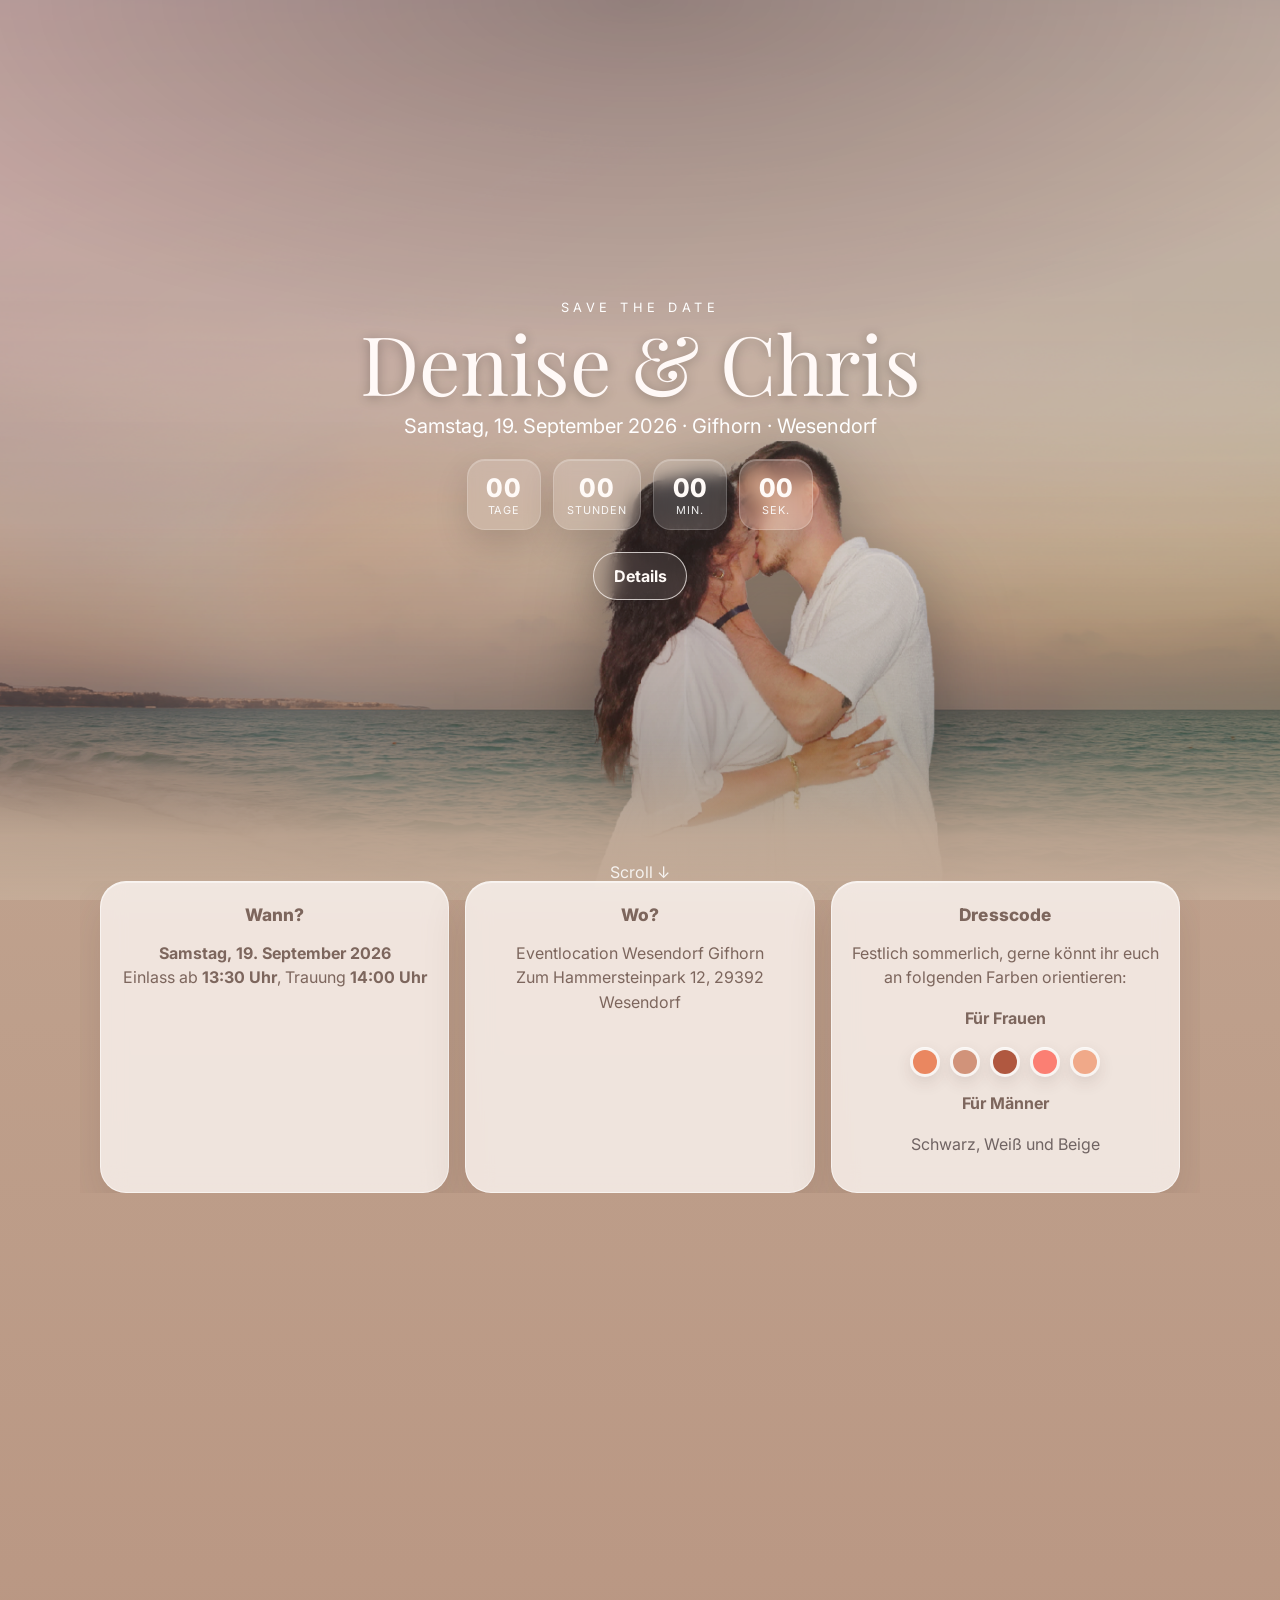
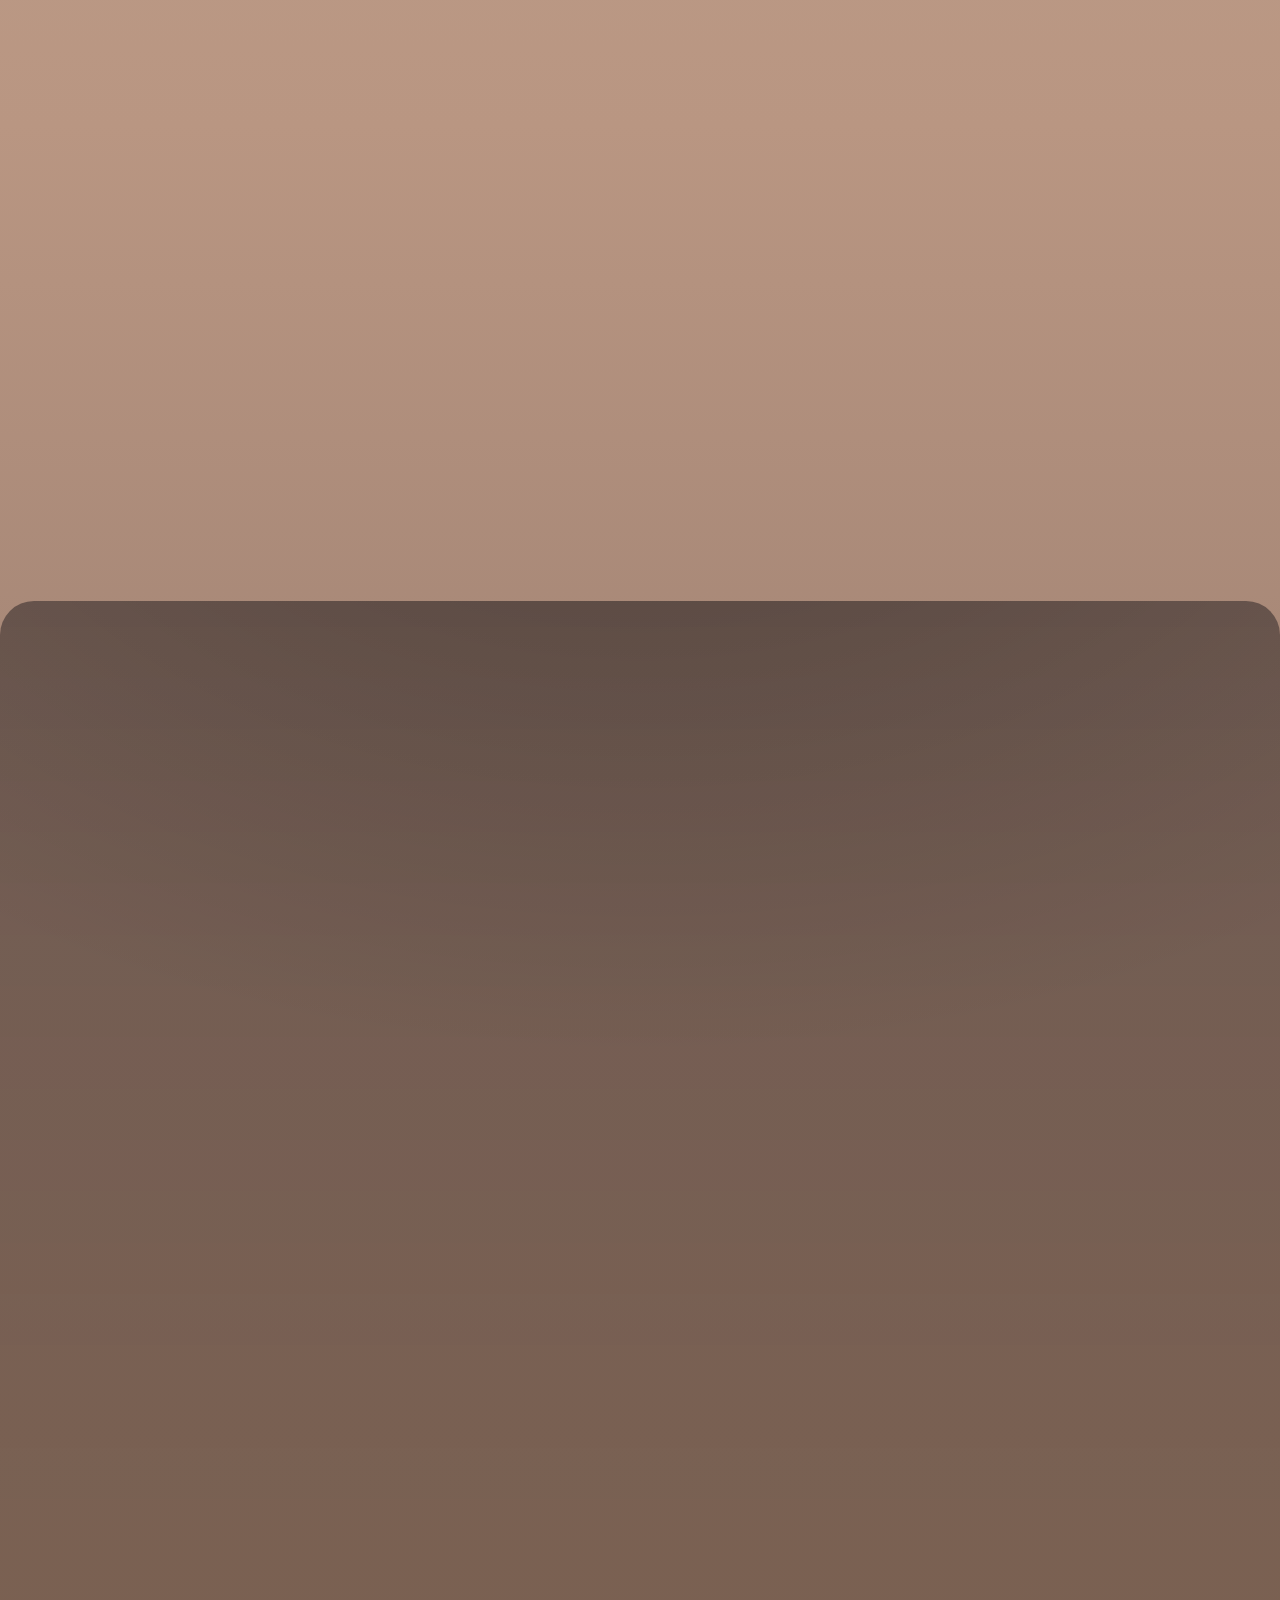
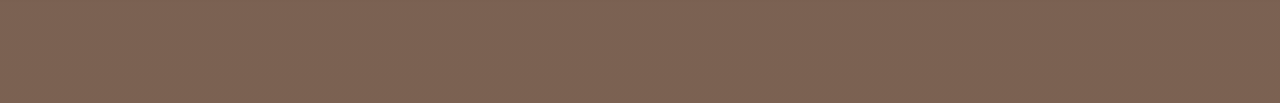
==== commit 49ef484f: "Update index.html" ====
--- a/index.html
+++ b/index.html
@@ -1,4 +1,4 @@
-<!doctype html>
+<!doctype html> 
 <html lang="de">
 <head>
   <meta charset="utf-8" />
@@ -688,6 +688,17 @@
   color:var(--accent3);
 }
 
+.info-list-white,
+.info-list-white li{
+  color:#fffaf7;
+}
+
+.rsvp-note{
+  color:#fffaf7;
+  font-weight:700;
+  margin:.8rem 0 1.2rem;
+}
+
 .dark .badge{
   display:inline-block;
   background:color-mix(in oklab, var(--accent2) 82%, black 18%);
@@ -1317,8 +1328,7 @@
     <div class="container">
       <div class="grid" style="grid-template-columns:1fr;gap:1.25rem">
         <div class="reveal">
-          <p class="badge" aria-hidden="true">Infos folgen</p>
-          <ul class="muted">
+          <ul class="muted info-list-white">
             <li>Weitere Details teilen wir rechtzeitig mit euch.</li>
             <li>Bitte plant genügend Zeit für Ankunft und Begrüßung ein.</li>
             <li>Wir freuen uns sehr auf diesen Tag mit euch.</li>
@@ -1329,6 +1339,19 @@
           <h2>Geschenkidee</h2>
           <p>Wir freuen uns riesig, dass ihr diesen besonderen Tag mit uns verbringt!</p>
           <p>Wer uns eine Freude machen möchte, darf gerne zu unseren Flitterwochen beisteuern. 💛</p>
+
+          <div class="whatsapp-links" style="margin-top:1.4rem;margin-bottom:1rem;">
+            <a
+              class="badge"
+              href="https://wa.me/491755883342?text=Hallo%20Denise%20und%20Chris,%20wir%20sind%20dabei%20%2F%20wir%20sind%20leider%20nicht%20dabei.%20🙂"
+              target="_blank"
+              rel="noopener noreferrer"
+            >
+              Seid ihr dabei oder nicht? Schreibt uns eine Nachricht auf WhatsApp
+            </a>
+          </div>
+
+          <p class="rsvp-note">Schreibt uns bitte bis zum 15. Juli.</p>
 
           <h2>Fragen?</h2>
           <div class="whatsapp-links">
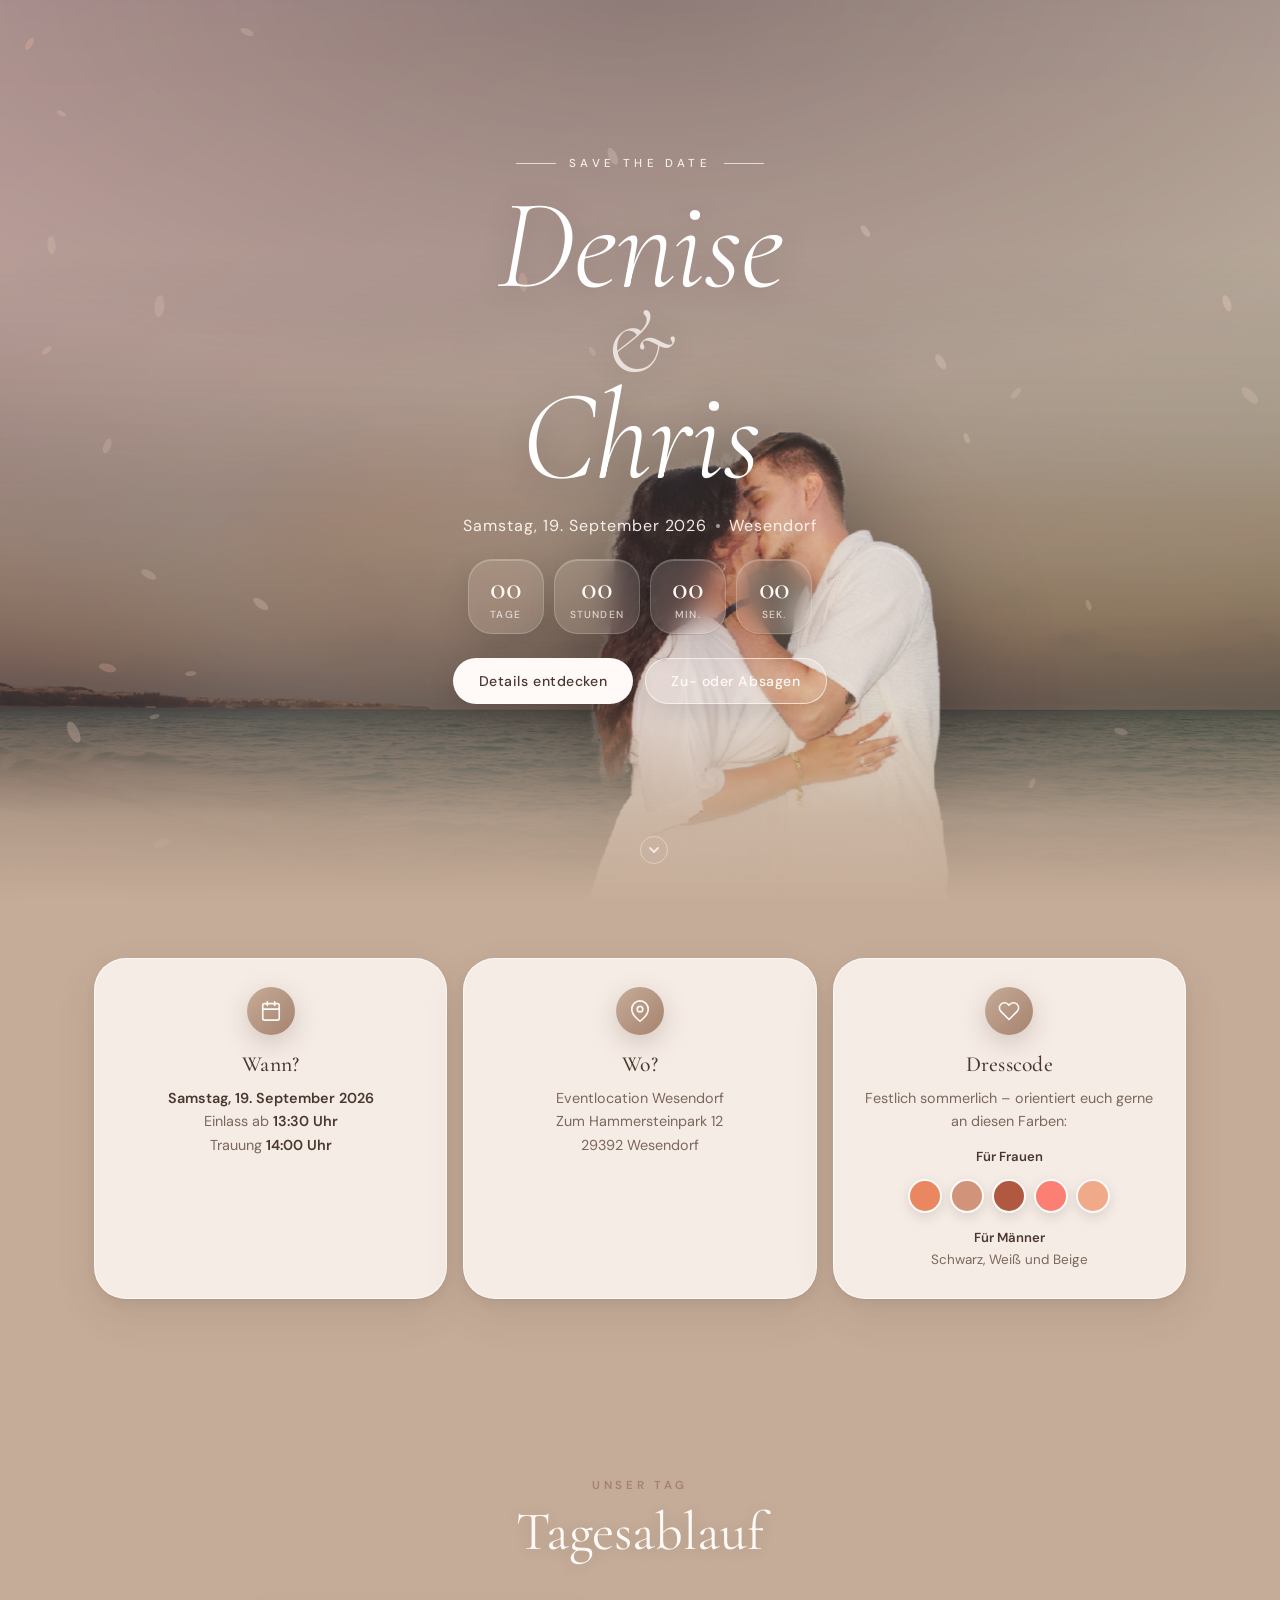
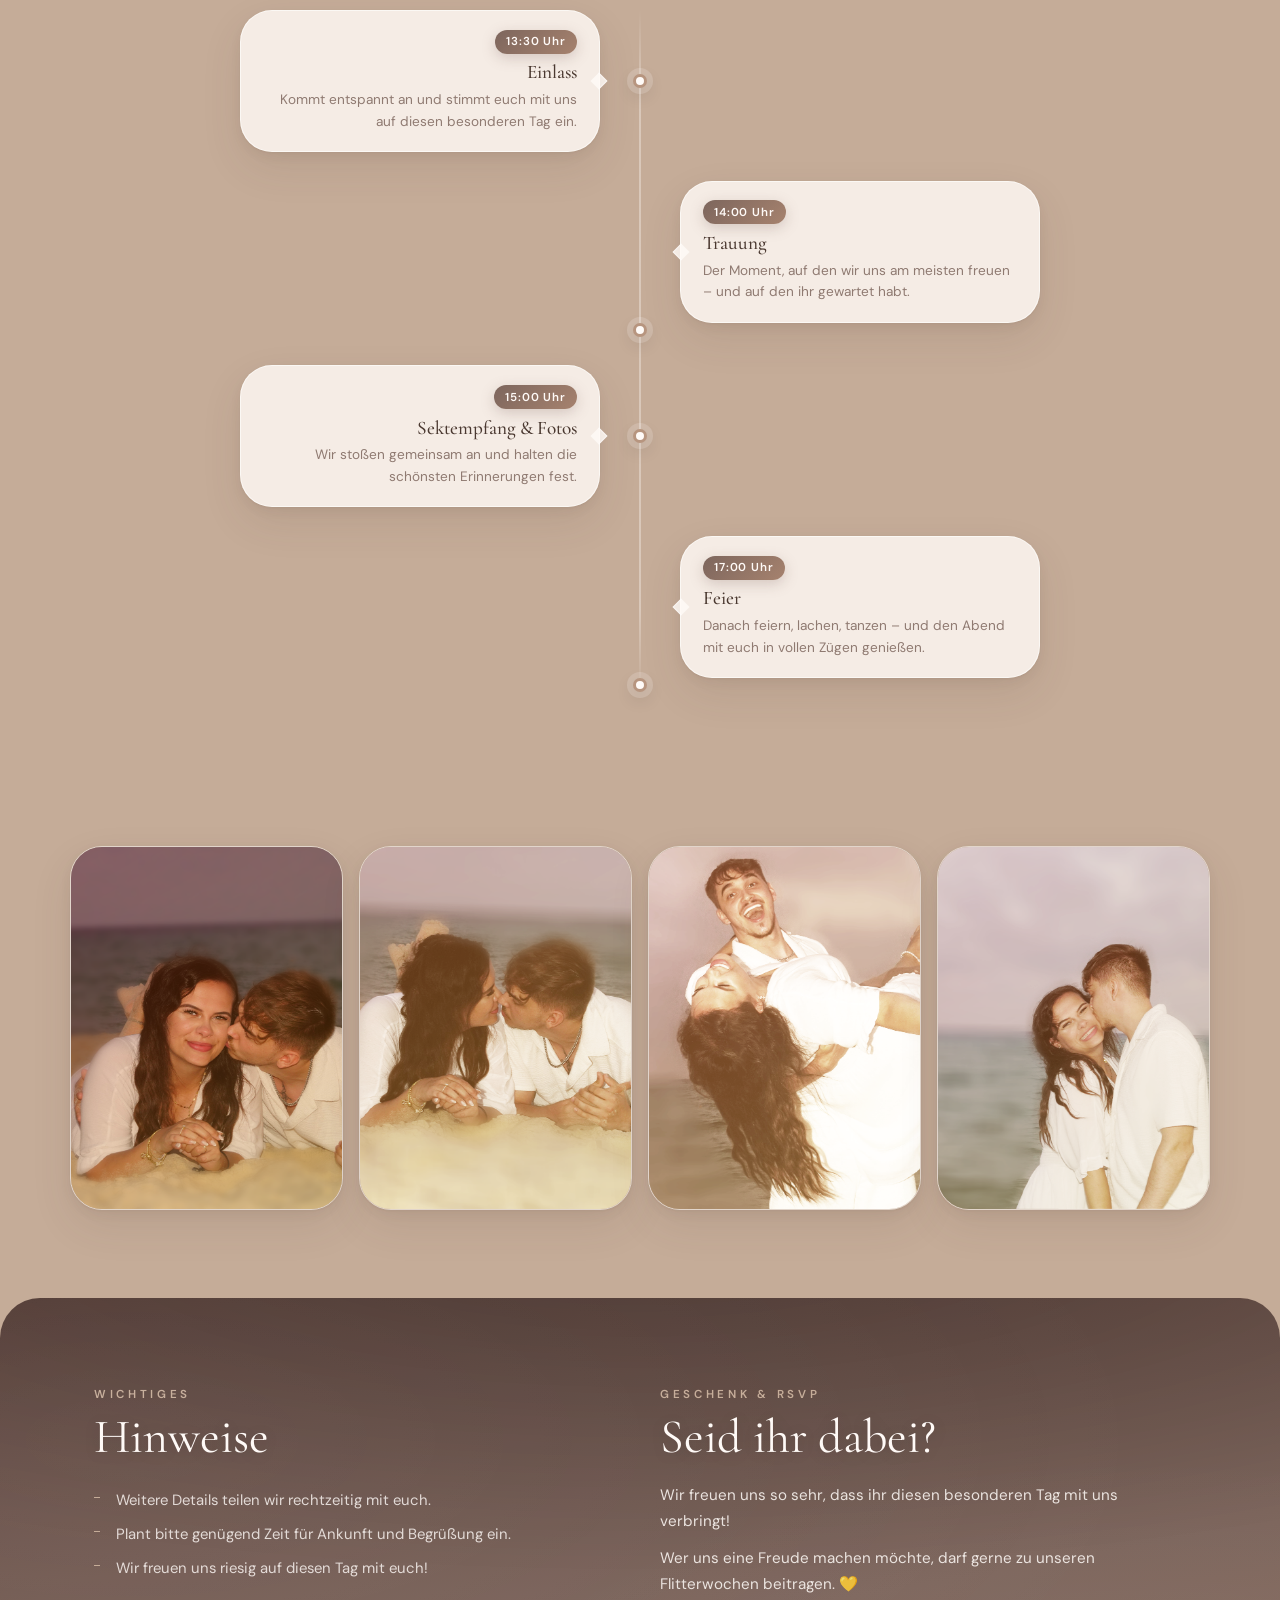
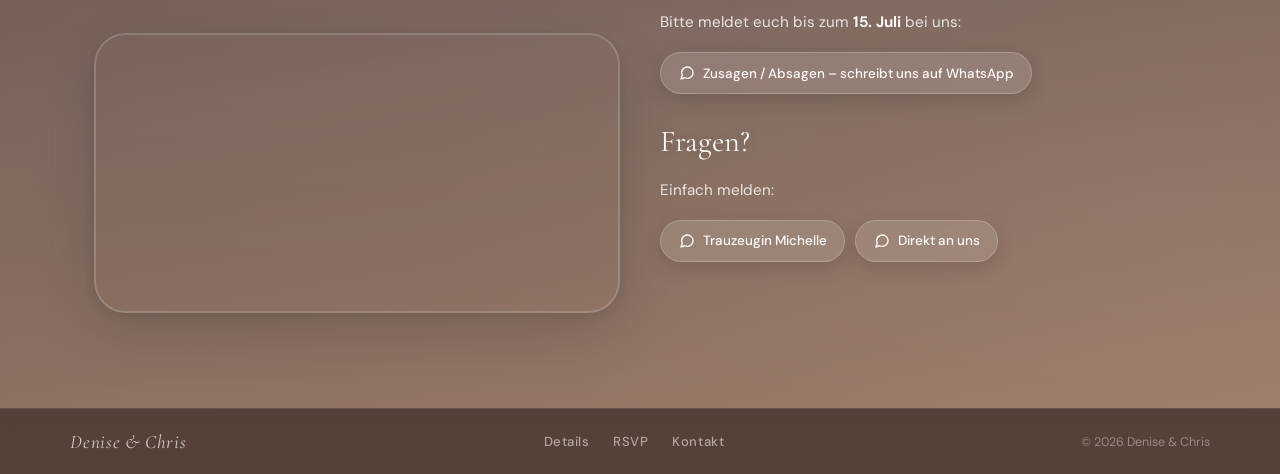
==== commit 63ef5455: "Update index.html" ====
--- a/index.html
+++ b/index.html
@@ -1,1650 +1,1787 @@
-<!doctype html> 
+<!doctype html>
 <html lang="de">
 <head>
-  <meta charset="utf-8" />
-  <meta name="viewport" content="width=device-width, initial-scale=1" />
+  <meta charset="utf-8"/>
+  <meta name="viewport" content="width=device-width, initial-scale=1"/>
   <title>Save the Date – Denise & Chris</title>
-  <meta name="description" content="Save the Date – Hochzeit von Denise & Chris" />
-  <link rel="preconnect" href="https://fonts.googleapis.com">
-  <link rel="preconnect" href="https://fonts.gstatic.com" crossorigin>
-  <link href="https://fonts.googleapis.com/css2?family=Inter:wght@300;400;500;600;700;800&family=Playfair+Display:wght@400;500;600&display=swap" rel="stylesheet">
+  <meta name="description" content="Save the Date – Hochzeit von Denise & Chris · 19. September 2026 · Wesendorf"/>
+  <meta name="theme-color" content="#b99682"/>
+
+  <link rel="preconnect" href="https://fonts.googleapis.com"/>
+  <link rel="preconnect" href="https://fonts.gstatic.com" crossorigin/>
+  <link href="https://fonts.googleapis.com/css2?family=Cormorant+Garamond:ital,wght@0,300;0,400;0,500;0,600;1,300;1,400;1,600&family=DM+Sans:ital,opsz,wght@0,9..40,300;0,9..40,400;0,9..40,500;0,9..40,600;1,9..40,300;1,9..40,400&display=swap" rel="stylesheet"/>
 
   <style>
-:root{
-  --gold:#ffffff;
-  --brand:#ffffff;
-  --accent1:#7d665d;
-  --accent2:#b08b73;
-  --accent3:#e6d7cf;
-  --card:#fffaf7;
-  --muted:#706463;
-  --page:#c5ac98;
-}
-
-*{
-  box-sizing:border-box;
-}
-
-html,
-body{
-  min-height:100%;
-}
-
-html{
-  scroll-behavior:smooth;
+/* ==========================================
+   CSS CUSTOM PROPERTIES
+   ========================================== */
+:root {
+  --cream:    #fffaf7;
+  --sand:     #c5ac98;
+  --clay:     #b99682;
+  --terracotta: #a6826e;
+  --umber:    #7d665d;
+  --dark:     #4a3830;
+  --smoke:    #f0e8e0;
+  --mist:     rgba(255,250,247,.82);
+
+  --serif:    "Cormorant Garamond", Georgia, serif;
+  --sans:     "DM Sans", system-ui, -apple-system, sans-serif;
+
+  --ease-out-expo: cubic-bezier(.19,1,.22,1);
+  --ease-spring:   cubic-bezier(.34,1.56,.64,1);
+  --ease-smooth:   cubic-bezier(.4,0,.2,1);
+
+  --r-sm:  16px;
+  --r-md:  24px;
+  --r-lg:  32px;
+  --r-xl:  44px;
+
+  --shadow-card:
+    0 1px 2px rgba(74,56,48,.04),
+    0 4px 12px rgba(74,56,48,.06),
+    0 16px 40px rgba(74,56,48,.10);
+  --shadow-card-hover:
+    0 2px 4px rgba(74,56,48,.05),
+    0 8px 24px rgba(74,56,48,.10),
+    0 28px 60px rgba(74,56,48,.16);
+  --shadow-lg:
+    0 20px 60px rgba(74,56,48,.22),
+    0 4px 12px rgba(74,56,48,.12);
+}
+
+/* ==========================================
+   RESET + BASE
+   ========================================== */
+*, *::before, *::after { box-sizing: border-box; margin: 0; padding: 0; }
+
+html {
+  scroll-behavior: smooth;
+  -webkit-text-size-adjust: 100%;
 }
 
 body {
-  margin:0;
-  color:#7d665d;
-  font-family: Inter, system-ui, -apple-system, Segoe UI, Roboto, "Helvetica Neue", Arial, "Noto Sans", "Apple Color Emoji","Segoe UI Emoji", "Segoe UI Symbol", "Noto Color Emoji";
+  font-family: var(--sans);
+  color: var(--umber);
+  background: #c5ac98;
+  overflow-x: hidden;
+  overscroll-behavior-y: none;
+  -webkit-font-smoothing: antialiased;
+  -moz-osx-font-smoothing: grayscale;
+}
+
+img { display: block; max-width: 100%; }
+a { color: inherit; }
+button { font-family: inherit; }
+
+/* ==========================================
+   PAGE LOADER
+   ========================================== */
+#loader {
+  position: fixed;
+  inset: 0;
+  z-index: 9999;
+  background: var(--dark);
+  display: flex;
+  flex-direction: column;
+  align-items: center;
+  justify-content: center;
+  gap: 1.2rem;
+  transition: opacity .6s var(--ease-smooth), visibility .6s;
+}
+
+#loader.hidden {
+  opacity: 0;
+  visibility: hidden;
+  pointer-events: none;
+}
+
+.loader-monogram {
+  font-family: var(--serif);
+  font-size: clamp(3rem, 8vw, 5.5rem);
+  font-weight: 300;
+  color: var(--cream);
+  letter-spacing: .12em;
+  opacity: 0;
+  animation: loader-appear .8s var(--ease-out-expo) .2s forwards;
+}
+
+.loader-bar {
+  width: 120px;
+  height: 1px;
+  background: rgba(255,250,247,.25);
+  border-radius: 1px;
+  overflow: hidden;
+  opacity: 0;
+  animation: loader-appear .6s ease .5s forwards;
+}
+
+.loader-bar-fill {
+  height: 100%;
+  width: 0;
+  background: var(--cream);
+  border-radius: 1px;
+  animation: loader-bar 1.2s var(--ease-smooth) .6s forwards;
+}
+
+@keyframes loader-appear {
+  to { opacity: 1; }
+}
+
+@keyframes loader-bar {
+  to { width: 100%; }
+}
+
+/* ==========================================
+   SCROLL PROGRESS
+   ========================================== */
+.progress-bar {
+  position: fixed;
+  top: 0; left: 0;
+  height: 2px;
+  width: 0;
+  z-index: 900;
+  background: linear-gradient(90deg, var(--terracotta), var(--sand), var(--cream));
+  transition: width .05s linear;
+}
+
+/* ==========================================
+   HERO
+   ========================================== */
+.hero {
+  position: relative;
+  min-height: 100dvh;
+  height: 100svh;
+  overflow: hidden;
+  isolation: isolate;
+  background: var(--dark);
+  touch-action: pan-y;
+}
+
+.hero-bg {
+  position: absolute;
+  inset: 0;
+  width: 100%; height: 100%;
+  object-fit: cover;
+  transform: scale(1.08);
+  filter: brightness(.82) saturate(1.06) contrast(.97);
+  will-change: transform;
+  animation: kenburns 22s ease-in-out infinite alternate;
+}
+
+@keyframes kenburns {
+  from { transform: scale(1.06) translate(-0.5%, .5%); }
+  to   { transform: scale(1.12) translate(.5%, -.5%); }
+}
+
+.hero-fg {
+  position: absolute;
+  left: 50%;
+  bottom: -2vh;
+  width: min(1100px, 110vw);
+  max-width: none;
+  transform: translateX(-50%);
+  z-index: 2;
+  pointer-events: none;
+  filter: drop-shadow(0 24px 56px rgba(0,0,0,.40));
+  will-change: transform;
+}
+
+.hero-overlay {
+  position: absolute;
+  inset: 0;
+  z-index: 1;
   background:
-    radial-gradient(circle at 50% 0%, rgba(255,250,247,.24), transparent 34rem),
-    linear-gradient(180deg, #c5ac98 0%, #b99682 48%, #7d665d 100%);
-  overflow-x:hidden;
-  overscroll-behavior-y:none;
-}
-
-body::before{
-  content:"";
-  position:fixed;
-  inset:0;
-  pointer-events:none;
-  z-index:-1;
+    radial-gradient(130% 80% at 50% 0%, rgba(0,0,0,.20), transparent 55%),
+    linear-gradient(to top,
+      rgba(0,0,0,.55) 0%,
+      rgba(0,0,0,.18) 40%,
+      transparent 72%
+    );
+}
+
+.hero-fade {
+  position: absolute;
+  left: 0; right: 0; bottom: -1px;
+  height: min(22vh, 260px);
+  z-index: 3;
+  background: linear-gradient(to bottom,
+    rgba(197,172,152,0) 0%,
+    rgba(197,172,152,.80) 58%,
+    #c5ac98 100%
+  );
+}
+
+/* Petal canvas */
+#petalCanvas {
+  position: absolute;
+  inset: 0;
+  z-index: 2;
+  pointer-events: none;
+  opacity: .5;
+}
+
+.hero-content {
+  position: relative;
+  z-index: 4;
+  height: 100%;
+  display: flex;
+  flex-direction: column;
+  align-items: center;
+  justify-content: center;
+  text-align: center;
+  color: #fff;
+  padding: 2rem 1.5rem 8vh;
+  gap: 0;
+}
+
+/* Ornament */
+.ornament {
+  display: flex;
+  align-items: center;
+  gap: .8rem;
+  margin-bottom: .9rem;
+  opacity: 0;
+  animation: fade-up .8s var(--ease-out-expo) .2s forwards;
+}
+
+.ornament-line {
+  width: 40px;
+  height: 1px;
+  background: rgba(255,250,247,.72);
+}
+
+.ornament-text {
+  font-family: var(--sans);
+  font-size: .72rem;
+  font-weight: 500;
+  letter-spacing: .38em;
+  text-transform: uppercase;
+  color: rgba(255,250,247,.88);
+}
+
+/* Names */
+.hero-names {
+  font-family: var(--serif);
+  font-weight: 300;
+  font-size: clamp(4rem, 10vw, 8.8rem);
+  line-height: .95;
+  color: #fff;
+  letter-spacing: -.01em;
+  text-shadow: 0 4px 32px rgba(0,0,0,.22);
+  opacity: 0;
+  animation: fade-up .9s var(--ease-out-expo) .35s forwards;
+}
+
+.hero-names em {
+  font-style: italic;
+  font-weight: 300;
+}
+
+.hero-amp {
+  font-style: italic;
+  font-size: .72em;
+  color: rgba(255,250,247,.75);
+  display: block;
+  margin: -.1em 0;
+}
+
+/* Date badge */
+.hero-date {
+  margin-top: 1.1rem;
+  display: inline-flex;
+  align-items: center;
+  gap: .55rem;
+  font-size: clamp(.82rem, 1.9vw, 1rem);
+  font-weight: 400;
+  color: rgba(255,250,247,.92);
+  letter-spacing: .06em;
+  opacity: 0;
+  animation: fade-up .8s var(--ease-out-expo) .55s forwards;
+}
+
+.hero-date-dot {
+  width: 4px; height: 4px;
+  border-radius: 50%;
+  background: rgba(255,250,247,.55);
+  flex-shrink: 0;
+}
+
+/* Countdown */
+.countdown {
+  display: flex;
+  gap: .65rem;
+  margin-top: 1.4rem;
+  flex-wrap: wrap;
+  justify-content: center;
+}
+
+.cd-box {
+  min-width: 76px;
+  padding: .8rem .9rem .75rem;
+  background: rgba(255,255,255,.12);
+  border: 1px solid rgba(255,255,255,.18);
+  border-radius: var(--r-md);
+  backdrop-filter: blur(12px) saturate(1.2);
+  -webkit-backdrop-filter: blur(12px) saturate(1.2);
+  box-shadow: 0 14px 34px rgba(0,0,0,.12), inset 0 1px 0 rgba(255,255,255,.22);
+  opacity: 0;
+  transform: translateY(10px);
+  animation: fade-up .6s var(--ease-out-expo) var(--d, .7s) forwards;
+}
+
+.cd-val {
+  font-family: var(--serif);
+  font-size: 2rem;
+  font-weight: 500;
+  color: #fffaf7;
+  line-height: 1;
+  font-variant-numeric: tabular-nums;
+  letter-spacing: -.01em;
+}
+
+.cd-label {
+  font-size: .64rem;
+  font-weight: 500;
+  letter-spacing: .12em;
+  text-transform: uppercase;
+  color: rgba(255,250,247,.72);
+  margin-top: .25rem;
+}
+
+/* CTA */
+.cta-row {
+  display: flex;
+  gap: .75rem;
+  margin-top: 1.5rem;
+  flex-wrap: wrap;
+  justify-content: center;
+  opacity: 0;
+  animation: fade-up .7s var(--ease-out-expo) .95s forwards;
+}
+
+.btn {
+  display: inline-flex;
+  align-items: center;
+  gap: .45rem;
+  padding: .8rem 1.6rem;
+  border-radius: 999px;
+  font-family: var(--sans);
+  font-size: .88rem;
+  font-weight: 500;
+  letter-spacing: .04em;
+  cursor: pointer;
+  transition: transform .22s var(--ease-spring), box-shadow .25s ease, background .25s ease;
+  text-decoration: none;
+  border: none;
+  position: relative;
+  overflow: hidden;
+  -webkit-tap-highlight-color: transparent;
+}
+
+.btn::after {
+  content: '';
+  position: absolute;
+  inset: 0;
+  background: rgba(255,255,255,0);
+  border-radius: inherit;
+  transition: background .2s ease;
+}
+
+.btn:hover::after { background: rgba(255,255,255,.12); }
+.btn:active { transform: scale(.97); }
+
+.btn-ghost {
+  background: rgba(255,255,255,.10);
+  border: 1px solid rgba(255,250,247,.68);
+  color: #fffaf7;
+  backdrop-filter: blur(10px);
+  -webkit-backdrop-filter: blur(10px);
+  box-shadow: 0 8px 24px rgba(0,0,0,.12);
+}
+
+.btn-ghost:hover {
+  transform: translateY(-2px);
+  box-shadow: 0 14px 36px rgba(0,0,0,.18);
+}
+
+.btn-solid {
+  background: var(--cream);
+  color: var(--dark);
+  box-shadow: 0 8px 24px rgba(74,56,48,.22);
+}
+
+.btn-solid:hover {
+  transform: translateY(-2px);
+  box-shadow: 0 16px 40px rgba(74,56,48,.28);
+}
+
+/* Scroll cue */
+.scroll-cue {
+  position: absolute;
+  bottom: max(22px, 4vh);
+  left: 50%;
+  transform: translateX(-50%);
+  z-index: 5;
+  display: flex;
+  flex-direction: column;
+  align-items: center;
+  gap: .4rem;
+  color: rgba(255,250,247,.75);
+  font-size: .68rem;
+  letter-spacing: .2em;
+  text-transform: uppercase;
+  opacity: 0;
+  animation: fade-up .8s ease 1.2s forwards;
+}
+
+.scroll-arrow {
+  width: 28px;
+  height: 28px;
+  border: 1px solid rgba(255,250,247,.4);
+  border-radius: 50%;
+  display: flex;
+  align-items: center;
+  justify-content: center;
+  animation: bob 2s ease-in-out infinite;
+}
+
+.scroll-arrow svg {
+  width: 12px; height: 12px;
+  stroke: rgba(255,250,247,.75);
+  fill: none;
+  stroke-width: 2;
+  stroke-linecap: round;
+  stroke-linejoin: round;
+}
+
+@keyframes bob {
+  0%, 100% { transform: translateY(0); }
+  50%       { transform: translateY(4px); }
+}
+
+/* ==========================================
+   LAYOUT HELPERS
+   ========================================== */
+.container {
+  width: 100%;
+  max-width: 1140px;
+  margin: 0 auto;
+  padding: 0 1.5rem;
+}
+
+.section {
+  padding: clamp(52px, 7vw, 96px) 0;
+}
+
+/* Divider */
+.divider {
+  display: flex;
+  align-items: center;
+  justify-content: center;
+  gap: 1rem;
+  margin-bottom: 2.2rem;
+}
+
+.divider-line {
+  flex: 1;
+  max-width: 100px;
+  height: 1px;
+  background: linear-gradient(90deg, transparent, rgba(255,250,247,.55));
+}
+
+.divider-line.flip {
+  background: linear-gradient(90deg, rgba(255,250,247,.55), transparent);
+}
+
+.divider-icon {
+  width: 28px; height: 28px;
+  opacity: .75;
+  flex-shrink: 0;
+}
+
+.section-kicker {
+  font-size: .72rem;
+  font-weight: 600;
+  letter-spacing: .32em;
+  text-transform: uppercase;
+  color: var(--terracotta);
+  margin-bottom: .6rem;
+  display: block;
+}
+
+.section-heading {
+  font-family: var(--serif);
+  font-weight: 400;
+  font-size: clamp(2rem, 4.5vw, 3.4rem);
+  line-height: 1.08;
+  color: var(--cream);
+  text-shadow: 0 2px 16px rgba(0,0,0,.15);
+}
+
+/* ==========================================
+   REVEAL ANIMATIONS
+   ========================================== */
+.reveal {
+  opacity: 0;
+  transform: translateY(18px);
+  transition: opacity .75s var(--ease-out-expo), transform .75s var(--ease-out-expo);
+}
+
+.reveal.show {
+  opacity: 1;
+  transform: none;
+}
+
+.reveal.delay-1 { transition-delay: .08s; }
+.reveal.delay-2 { transition-delay: .16s; }
+.reveal.delay-3 { transition-delay: .24s; }
+.reveal.delay-4 { transition-delay: .32s; }
+
+/* ==========================================
+   DETAIL CARDS
+   ========================================== */
+#details {
+  margin-top: -2rem;
+  position: relative;
+  z-index: 2;
+}
+
+.cards-grid {
+  display: grid;
+  grid-template-columns: repeat(3, 1fr);
+  gap: 1rem;
+}
+
+@media (max-width: 860px) {
+  .cards-grid { grid-template-columns: 1fr; }
+}
+
+.card {
+  background: rgba(255,250,247,.82);
+  border: 1px solid rgba(255,255,255,.68);
+  border-radius: var(--r-lg);
+  padding: 1.75rem 1.5rem;
+  box-shadow: var(--shadow-card);
+  backdrop-filter: blur(16px) saturate(1.1);
+  -webkit-backdrop-filter: blur(16px) saturate(1.1);
+  transition: transform .3s var(--ease-spring), box-shadow .3s ease;
+  text-align: center;
+}
+
+.card:hover {
+  transform: translateY(-6px);
+  box-shadow: var(--shadow-card-hover);
+}
+
+.card-icon {
+  width: 48px; height: 48px;
+  margin: 0 auto 1rem;
+  display: flex;
+  align-items: center;
+  justify-content: center;
+  background: linear-gradient(135deg, var(--sand), var(--terracotta));
+  border-radius: 50%;
+  box-shadow: 0 8px 24px rgba(125,102,93,.28);
+}
+
+.card-icon svg {
+  width: 22px; height: 22px;
+  stroke: #fffaf7;
+  fill: none;
+  stroke-width: 1.75;
+  stroke-linecap: round;
+  stroke-linejoin: round;
+}
+
+.card h3 {
+  font-family: var(--serif);
+  font-size: 1.35rem;
+  font-weight: 500;
+  color: var(--dark);
+  margin-bottom: .65rem;
+  letter-spacing: .01em;
+}
+
+.card p {
+  font-size: .9rem;
+  line-height: 1.62;
+  color: var(--umber);
+}
+
+.card strong {
+  color: var(--dark);
+  font-weight: 600;
+}
+
+/* Dress code swatches */
+.swatch-row {
+  display: flex;
+  gap: 8px;
+  justify-content: center;
+  flex-wrap: wrap;
+  margin-top: .75rem;
+}
+
+.swatch {
+  width: 34px; height: 34px;
+  border-radius: 50%;
+  overflow: hidden;
+  box-shadow: 0 4px 12px rgba(74,56,48,.15), inset 0 1px 0 rgba(255,255,255,.4);
+  border: 2px solid rgba(255,255,255,.7);
+  transition: transform .22s var(--ease-spring);
+}
+
+.swatch:hover { transform: scale(1.15); }
+
+.swatch img {
+  width: 100%; height: 100%;
+  object-fit: cover;
+}
+
+/* ==========================================
+   TIMELINE
+   ========================================== */
+.timeline-section {
+  padding: clamp(52px, 7vw, 96px) 0;
+}
+
+.timeline-header {
+  text-align: center;
+  margin-bottom: 3rem;
+}
+
+.timeline {
+  position: relative;
+  max-width: 800px;
+  margin: 0 auto;
+  list-style: none;
+  padding: 0;
+}
+
+/* Center line */
+.timeline::before {
+  content: '';
+  position: absolute;
+  left: 50%;
+  top: 0; bottom: 0;
+  width: 1px;
+  transform: translateX(-50%);
+  background: linear-gradient(
+    to bottom,
+    transparent,
+    rgba(255,250,247,.7) 12%,
+    rgba(255,250,247,.7) 88%,
+    transparent
+  );
+}
+
+.tl-item {
+  display: grid;
+  grid-template-columns: 1fr 32px 1fr;
+  align-items: center;
+  gap: 0 1.5rem;
+  margin-bottom: 1.8rem;
+}
+
+.tl-item:last-child { margin-bottom: 0; }
+
+/* Dot */
+.tl-dot {
+  grid-column: 2;
+  justify-self: center;
+  width: 14px; height: 14px;
+  border-radius: 50%;
+  background: var(--cream);
+  border: 3px solid rgba(176,139,115,.9);
+  box-shadow: 0 0 0 6px rgba(255,250,247,.18), 0 6px 18px rgba(0,0,0,.18);
+  z-index: 1;
+  flex-shrink: 0;
+}
+
+/* Card */
+.tl-card {
+  background: rgba(255,250,247,.82);
+  border: 1px solid rgba(255,255,255,.60);
+  border-radius: var(--r-lg);
+  padding: 1.15rem 1.35rem;
+  box-shadow: var(--shadow-card);
+  backdrop-filter: blur(14px) saturate(1.1);
+  -webkit-backdrop-filter: blur(14px) saturate(1.1);
+  opacity: 0;
+  transform: translateY(16px) scale(.98);
+  transition: opacity .7s var(--ease-out-expo), transform .7s var(--ease-out-expo), box-shadow .25s ease;
+  position: relative;
+}
+
+.tl-card.show {
+  opacity: 1;
+  transform: none;
+}
+
+.tl-card:hover {
+  transform: translateY(-4px);
+  box-shadow: var(--shadow-card-hover);
+}
+
+/* Arrow connector */
+.tl-card::after {
+  content: '';
+  position: absolute;
+  top: 50%; 
+  width: 12px; height: 12px;
+  background: rgba(255,250,247,.82);
+  border-top: 1px solid rgba(255,255,255,.55);
+  border-right: 1px solid rgba(255,255,255,.55);
+}
+
+.tl-item:nth-child(odd) .tl-card {
+  grid-column: 1;
+  text-align: right;
+  transform-origin: right center;
+}
+
+.tl-item:nth-child(even) .tl-card {
+  grid-column: 3;
+  text-align: left;
+  transform-origin: left center;
+}
+
+.tl-item:nth-child(odd) .tl-card::after {
+  right: -6px;
+  transform: translateY(-50%) rotate(45deg);
+}
+
+.tl-item:nth-child(even) .tl-card::after {
+  left: -6px;
+  transform: translateY(-50%) rotate(225deg);
+}
+
+.tl-time {
+  display: inline-flex;
+  align-items: center;
+  padding: .28rem .7rem;
+  background: linear-gradient(135deg, var(--umber), var(--terracotta));
+  color: #fffaf7;
+  font-size: .72rem;
+  font-weight: 600;
+  letter-spacing: .08em;
+  border-radius: 999px;
+  box-shadow: 0 4px 14px rgba(125,102,93,.28);
+  margin-bottom: .4rem;
+  font-variant-numeric: tabular-nums;
+}
+
+.tl-item:nth-child(odd) .tl-time {
+  margin-left: auto;
+}
+
+.tl-card h3 {
+  font-family: var(--serif);
+  font-size: 1.2rem;
+  font-weight: 500;
+  color: var(--dark);
+  margin-bottom: .3rem;
+}
+
+.tl-card p {
+  font-size: .85rem;
+  line-height: 1.6;
+  color: var(--umber);
+  opacity: .85;
+}
+
+/* ==========================================
+   GALLERY
+   ========================================== */
+.gallery-section {
+  padding: clamp(32px, 5vw, 64px) 0;
+}
+
+.gallery {
+  display: grid;
+  grid-template-columns: repeat(4, 1fr);
+  gap: 1rem;
+}
+
+@media (max-width: 860px) {
+  .gallery { grid-template-columns: repeat(2, 1fr); gap: .75rem; }
+}
+
+.thumb {
+  position: relative;
+  border-radius: var(--r-lg);
+  overflow: hidden;
+  box-shadow: var(--shadow-card);
+  border: 1px solid rgba(255,255,255,.5);
+  aspect-ratio: 3/4;
+  cursor: pointer;
+}
+
+.thumb:nth-child(1) { aspect-ratio: 3/4; }
+.thumb:nth-child(2) { aspect-ratio: 3/4; }
+.thumb:nth-child(3) { aspect-ratio: 3/4; }
+.thumb:nth-child(4) { aspect-ratio: 3/4; }
+
+.thumb img {
+  width: 100%; height: 100%;
+  object-fit: cover;
+  transition: transform .5s var(--ease-smooth), filter .4s ease;
+  filter: saturate(.95) contrast(1.02);
+}
+
+.thumb-overlay {
+  position: absolute;
+  inset: 0;
+  background: rgba(74,56,48,0);
+  display: flex;
+  align-items: center;
+  justify-content: center;
+  transition: background .35s ease;
+}
+
+.thumb-zoom {
+  width: 44px; height: 44px;
+  border-radius: 50%;
+  background: rgba(255,250,247,.9);
+  display: flex;
+  align-items: center;
+  justify-content: center;
+  opacity: 0;
+  transform: scale(.7);
+  transition: opacity .3s ease, transform .3s var(--ease-spring);
+}
+
+.thumb-zoom svg {
+  width: 18px; height: 18px;
+  stroke: var(--dark);
+  fill: none;
+  stroke-width: 2;
+  stroke-linecap: round;
+}
+
+.thumb:hover img {
+  transform: scale(1.06);
+  filter: saturate(1.05);
+}
+
+.thumb:hover .thumb-overlay {
+  background: rgba(74,56,48,.25);
+}
+
+.thumb:hover .thumb-zoom {
+  opacity: 1;
+  transform: scale(1);
+}
+
+.thumb button {
+  position: absolute;
+  inset: 0;
+  border: none;
+  background: transparent;
+  cursor: pointer;
+  width: 100%; height: 100%;
+}
+
+/* ==========================================
+   DARK INFO SECTION
+   ========================================== */
+.dark-section {
+  position: relative;
+  isolation: isolate;
+  overflow: hidden;
+  border-radius: 40px 40px 0 0;
+  margin-top: 1.5rem;
+  padding: clamp(52px, 7vw, 96px) 0;
   background:
-    radial-gradient(circle at 12% 18%, rgba(255,255,255,.16), transparent 18rem),
-    radial-gradient(circle at 88% 42%, rgba(255,250,247,.10), transparent 18rem);
-}
-
-.container{
-  width:100%;
-  max-width:1120px;
-  margin:0 auto;
-  padding:0 1.25rem;
-}
-
-/* ===== Scroll-Progress ===== */
-.progress{
-  position:fixed;
-  left:0;
-  top:0;
-  height:3px;
-  width:0;
-  background:linear-gradient(90deg,#fffaf7,var(--accent3),#fffaf7);
-  z-index:999;
-  box-shadow:0 0 16px rgba(255,250,247,.45);
-}
-
-/* ===== HERO ===== */
-.hero{
-  position:relative;
-  min-height:100dvh;
-  height:100svh;
-  isolation:isolate;
-  overflow:hidden;
-  background:var(--accent1);
-  touch-action:pan-y;
-}
-
-.hero__bg{
-  position:absolute;
-  inset:0;
-  width:100%;
-  height:100%;
-  object-fit:cover;
-  filter:contrast(.95) saturate(1.05) brightness(.9);
-  transform:translate3d(0,var(--py,0),0) scale(1.08);
-  will-change:transform;
-  z-index:0;
-  animation: kenburns 24s ease-in-out infinite alternate;
-}
-
-@keyframes kenburns{
-  from{
-    transform:translate3d(0,var(--py,0),0) scale(1.06);
+    radial-gradient(180% 90% at 50% -10%, rgba(0,0,0,.22), transparent 55%),
+    linear-gradient(170deg, #5a4039 0%, #7d665d 48%, #9c7c69 100%);
+  color: #fff;
+}
+
+.dark-section::before {
+  content: '';
+  position: absolute;
+  inset: 0;
+  pointer-events: none;
+  background:
+    radial-gradient(80% 60% at 10% 20%, rgba(255,255,255,.06), transparent),
+    radial-gradient(60% 50% at 90% 70%, rgba(255,255,255,.04), transparent);
+}
+
+/* Dark section typography */
+.dark-section .section-heading {
+  font-family: var(--serif);
+  font-size: clamp(1.9rem, 4.5vw, 3rem);
+  font-weight: 400;
+  color: var(--cream);
+  margin-bottom: 1.2rem;
+}
+
+.dark-section p {
+  font-size: .95rem;
+  line-height: 1.7;
+  color: rgba(255,250,247,.85);
+  margin-bottom: .75rem;
+}
+
+.dark-section p:last-child { margin-bottom: 0; }
+
+.dark-section ul {
+  list-style: none;
+  margin-bottom: 1rem;
+}
+
+.dark-section li {
+  font-size: .93rem;
+  line-height: 1.65;
+  color: rgba(255,250,247,.80);
+  padding: .3rem 0 .3rem 1.4rem;
+  position: relative;
+}
+
+.dark-section li::before {
+  content: '';
+  position: absolute;
+  left: 0; top: .9rem;
+  width: 6px; height: 1px;
+  background: var(--sand);
+}
+
+.info-grid {
+  display: grid;
+  grid-template-columns: 1fr 1fr;
+  gap: 2.5rem;
+}
+
+@media (max-width: 720px) {
+  .info-grid { grid-template-columns: 1fr; gap: 2rem; }
+}
+
+/* Badge links */
+.badge-group {
+  display: flex;
+  flex-wrap: wrap;
+  gap: 10px;
+  margin-top: 1rem;
+}
+
+.badge {
+  display: inline-flex;
+  align-items: center;
+  gap: .5rem;
+  padding: .72rem 1.1rem;
+  background: rgba(255,255,255,.12);
+  border: 1px solid rgba(255,255,255,.22);
+  border-radius: 999px;
+  color: var(--cream);
+  font-size: .84rem;
+  font-weight: 500;
+  text-decoration: none;
+  backdrop-filter: blur(8px);
+  -webkit-backdrop-filter: blur(8px);
+  transition: background .22s ease, transform .22s var(--ease-spring), box-shadow .22s ease;
+  box-shadow: 0 6px 20px rgba(0,0,0,.14);
+  cursor: pointer;
+}
+
+.badge:hover {
+  background: rgba(255,255,255,.20);
+  transform: translateY(-2px);
+  box-shadow: 0 12px 28px rgba(0,0,0,.2);
+}
+
+.badge svg {
+  width: 16px; height: 16px;
+  stroke: currentColor;
+  fill: none;
+  stroke-width: 2;
+  stroke-linecap: round;
+  stroke-linejoin: round;
+  flex-shrink: 0;
+}
+
+.rsvp-deadline {
+  display: inline-block;
+  padding: .5rem 1.1rem;
+  background: rgba(255,250,247,.15);
+  border: 1px solid rgba(255,250,247,.28);
+  border-radius: 999px;
+  font-size: .82rem;
+  font-weight: 600;
+  letter-spacing: .04em;
+  color: var(--cream);
+  margin-top: 1rem;
+}
+
+/* Map */
+.map-wrap {
+  margin-top: 3rem;
+}
+
+.map-embed {
+  width: 100%;
+  height: 280px;
+  border: none;
+  border-radius: var(--r-lg);
+  box-shadow: var(--shadow-lg);
+  filter: grayscale(1) brightness(.88) contrast(1.08);
+  transition: filter .4s ease, transform .35s ease, box-shadow .35s ease;
+  border: 2px solid rgba(255,250,247,.2);
+}
+
+.map-embed:hover {
+  filter: grayscale(0) brightness(1);
+  transform: translateY(-3px);
+  box-shadow: 0 28px 60px rgba(0,0,0,.38);
+}
+
+/* ==========================================
+   FOOTER
+   ========================================== */
+footer {
+  background: rgba(74,56,48,.92);
+  backdrop-filter: blur(12px);
+  -webkit-backdrop-filter: blur(12px);
+  border-top: 1px solid rgba(255,250,247,.1);
+  color: rgba(255,250,247,.65);
+}
+
+.footer-inner {
+  display: flex;
+  align-items: center;
+  justify-content: space-between;
+  padding: 1.3rem 0;
+  gap: 1rem;
+  flex-wrap: wrap;
+}
+
+.footer-logo {
+  font-family: var(--serif);
+  font-size: 1.2rem;
+  font-weight: 400;
+  font-style: italic;
+  color: rgba(255,250,247,.75);
+  letter-spacing: .04em;
+}
+
+.footer-nav {
+  display: flex;
+  gap: 1.5rem;
+  align-items: center;
+}
+
+.footer-nav a {
+  font-size: .82rem;
+  font-weight: 500;
+  color: rgba(255,250,247,.55);
+  text-decoration: none;
+  letter-spacing: .04em;
+  transition: color .2s ease;
+}
+
+.footer-nav a:hover { color: rgba(255,250,247,.9); }
+
+.footer-copy {
+  font-size: .78rem;
+  color: rgba(255,250,247,.4);
+}
+
+/* ==========================================
+   LIGHTBOX
+   ========================================== */
+#lightbox {
+  position: fixed;
+  inset: 0;
+  z-index: 800;
+  background: rgba(20,12,8,.94);
+  display: flex;
+  align-items: center;
+  justify-content: center;
+  padding: 1.5rem;
+  opacity: 0;
+  visibility: hidden;
+  transition: opacity .35s ease, visibility .35s;
+  backdrop-filter: blur(4px);
+}
+
+#lightbox.open {
+  opacity: 1;
+  visibility: visible;
+}
+
+#lightbox img {
+  max-width: 90vw;
+  max-height: 86vh;
+  border-radius: var(--r-md);
+  box-shadow: 0 30px 80px rgba(0,0,0,.6);
+  border: 1px solid rgba(255,250,247,.2);
+  transform: scale(.95);
+  transition: transform .4s var(--ease-out-expo);
+  object-fit: contain;
+}
+
+#lightbox.open img { transform: scale(1); }
+
+.lb-btn {
+  position: absolute;
+  top: 50%; transform: translateY(-50%);
+  width: 44px; height: 44px;
+  border-radius: 50%;
+  border: 1px solid rgba(255,250,247,.25);
+  background: rgba(255,250,247,.1);
+  color: #fff;
+  cursor: pointer;
+  display: flex;
+  align-items: center;
+  justify-content: center;
+  transition: background .2s ease, transform .2s var(--ease-spring);
+  backdrop-filter: blur(8px);
+}
+
+.lb-btn:hover { background: rgba(255,250,247,.22); }
+
+.lb-btn svg {
+  width: 18px; height: 18px;
+  stroke: currentColor;
+  fill: none;
+  stroke-width: 2;
+  stroke-linecap: round;
+  stroke-linejoin: round;
+}
+
+.lb-prev { left: 1.25rem; }
+.lb-next { right: 1.25rem; }
+
+.lb-close {
+  top: 1.25rem;
+  right: 1.25rem;
+  transform: none;
+}
+
+/* ==========================================
+   ANIMATIONS
+   ========================================== */
+@keyframes fade-up {
+  from { opacity: 0; transform: translateY(16px); }
+  to   { opacity: 1; transform: none; }
+}
+
+@keyframes fade-in {
+  from { opacity: 0; }
+  to   { opacity: 1; }
+}
+
+/* ==========================================
+   RESPONSIVE
+   ========================================== */
+@media (max-width: 720px) {
+  .container { padding: 0 1rem; }
+
+  .hero { min-height: 92svh; height: 92svh; }
+  .hero-content { justify-content: flex-start; padding-top: max(18vh, 100px); }
+  .hero-fg { width: 126vw; bottom: -1vh; }
+
+  .hero-names { font-size: clamp(3.4rem, 16vw, 5rem); }
+
+  .scroll-cue { bottom: 14px; }
+
+  .card { border-radius: var(--r-md); }
+  .card:hover { transform: none; }
+
+  .timeline::before { left: .5rem; transform: none; }
+  .tl-item { display: block; padding-left: 2.2rem; position: relative; }
+  .tl-dot {
+    position: absolute;
+    left: -.08rem; top: 1.1rem;
+    width: 14px; height: 14px;
   }
-  to{
-    transform:translate3d(0,var(--py,0),0) scale(1.12);
-  }
-}
-
-.hero__fg{
-  position:absolute;
-  left:50%;
-  bottom:-2vh;
-  width:1080px;
-  max-width:none;
-  height:auto;
-  transform:translate3d(-50%,var(--py,0),0);
-  z-index:1;
-  pointer-events:none;
-  filter:drop-shadow(0 20px 40px rgba(0,0,0,.35)) contrast(1.02) saturate(1.02);
-  will-change:transform;
-  object-fit:contain;
-}
-
-.hero__overlay{
-  position:absolute;
-  inset:0;
-  z-index:1;
-  pointer-events:none;
-  background:
-    radial-gradient(120% 70% at 50% 0%, rgba(0,0,0,.24), transparent 55%),
-    linear-gradient(to top, rgba(0,0,0,.38), rgba(0,0,0,.05) 42%, transparent);
-  will-change:opacity;
-}
-
-.hero__fade{
-  position:absolute;
-  left:0;
-  right:0;
-  bottom:-1px;
-  height:min(18vh, 220px);
-  pointer-events:none;
-  z-index:2;
-  background:
-    linear-gradient(
-      to bottom,
-      rgba(197,172,152,0) 0%,
-      rgba(197,172,152,.85) 60%,
-      #c5ac98 100%
-    );
-  will-change:opacity;
-}
-
-.hero__content{
-  position:relative;
-  z-index:3;
-  min-height:100%;
-  display:flex;
-  align-items:center;
-  justify-content:center;
-  text-align:center;
-  color:#fff;
-  padding:1rem;
-}
-
-.kicker{
-  margin:0;
-  letter-spacing:.35em;
-  text-transform:uppercase;
-  font-size:.8rem;
-  opacity:.92;
-  color:var(--gold);
-  animation: fade-in .9s ease .3s both;
-}
-
-.headline{
-  margin:.25rem 0;
-  font-family:"Playfair Display",serif;
-  font-weight:400;
-  line-height:1.05;
-  font-size:clamp(2.8rem,6.4vw,5.6rem);
-  color:#fff9f7;
-  text-shadow:0 2px 12px rgba(0,0,0,.28);
-  animation: slide-up .9s cubic-bezier(.2,.8,.2,1) .15s both;
-}
-
-.subline{
-  margin:.4rem auto 0;
-  opacity:.95;
-  font-size:clamp(1rem,2.3vw,1.25rem);
-  line-height:1.45;
-  color:var(--gold);
-  animation: fade-in .9s ease .6s both;
-}
-
-.countdown{
-  margin-top:1.15rem;
-  display:flex;
-  flex-wrap:wrap;
-  gap:.75rem;
-  justify-content:center;
-}
-
-.cd-box{
-  min-width:74px;
-  background:rgba(255,255,255,.15);
-  backdrop-filter:blur(8px);
-  -webkit-backdrop-filter:blur(8px);
-  border:1px solid rgba(255,255,255,.18);
-  border-radius:18px;
-  padding:.75rem .85rem;
-  color:#fff;
-  box-shadow:
-    0 14px 34px rgba(0,0,0,.14),
-    inset 0 1px 0 rgba(255,255,255,.22);
-  transform:translateY(8px);
-  opacity:0;
-  animation: slide-up .7s ease var(--delay,0s) forwards;
-}
-
-.cd-val{
-  font-weight:800;
-  font-size:1.6rem;
-  letter-spacing:.02em;
-  font-variant-numeric:tabular-nums;
-  color:#fffaf7;
-}
-
-.cd-label{
-  text-transform:uppercase;
-  font-size:.68rem;
-  opacity:.9;
-  letter-spacing:.08em;
-}
-
-.cta-row{
-  margin-top:1.35rem;
-  display:flex;
-  gap:.75rem;
-  justify-content:center;
-  flex-wrap:wrap;
-}
-
-.btn{
-  appearance:none;
-  border:0;
-  border-radius:999px;
-  padding:.82rem 1.2rem;
-  font-weight:700;
-  cursor:pointer;
-  transition:transform .2s ease, box-shadow .3s ease, background .3s ease;
-  position:relative;
-  isolation:isolate;
-  text-decoration:none;
-}
-
-.btn:active{
-  transform:translateY(1px);
-}
-
-.btn-ghost{
-  background:rgba(255,255,255,.08);
-  border:1px solid rgba(255,250,247,.72);
-  color:#fffaf7;
-  backdrop-filter:blur(10px);
-  -webkit-backdrop-filter:blur(10px);
-  box-shadow:0 12px 28px rgba(0,0,0,.12);
-}
-
-.btn-ghost:hover{
-  background:rgba(255,250,247,.16);
-  transform:translateY(-2px);
-}
-
-.btn:focus-visible{
-  outline:2px dashed var(--accent3);
-  outline-offset:3px;
-}
-
-.scroll-cue{
-  position:absolute;
-  left:50%;
-  bottom:18px;
-  transform:translateX(-50%);
-  color:var(--gold);
-  opacity:.85;
-  animation:bounce 1.6s infinite;
-}
-
-@keyframes bounce{
-  0%,100%{
-    transform:translate(-50%,0);
-  }
-  50%{
-    transform:translate(-50%,7px);
-  }
-}
-
-/* ===== SECTIONS ===== */
-section{
-  padding:clamp(42px,6vh,78px) 0;
-}
-
-section,
-.timeline,
-.gallery{
-  content-visibility:auto;
-  contain-intrinsic-size:800px;
-}
-
-.anchor{
-  scroll-margin-top:clamp(16px,4vh,32px);
-}
-
-h2{
-  margin:0;
-  font-size:clamp(1.35rem,2.4vw,1.9rem);
-  font-weight:700;
-  color:var(--brand);
-}
-
-/* Reveal */
-.reveal{
-  opacity:0;
-  transform:translateY(14px);
-  transition:opacity .7s ease, transform .7s ease;
-}
-
-.reveal.show{
-  opacity:1;
-  transform:none;
-}
-
-/* ===== DETAILS CARDS ===== */
-.grid{
-  display:grid;
-  gap:1rem;
-}
-
-@media (min-width:860px){
-  .grid.cols-3{
-    grid-template-columns:repeat(3,1fr);
-  }
-}
-
-#details{
-  margin-top:-1.2rem;
-}
-
-.card{
-  background:rgba(255,250,247,.76);
-  border:1px solid rgba(255,255,255,.56);
-  border-radius:26px;
-  padding:1.15rem 1.05rem 1.2rem;
-  box-shadow:
-    0 18px 44px rgba(67,45,38,.13),
-    inset 0 1px 0 rgba(255,255,255,.5);
-  backdrop-filter:blur(12px);
-  -webkit-backdrop-filter:blur(12px);
-  transition:transform .24s ease, box-shadow .24s ease;
-}
-
-.card:hover{
-  transform:translateY(-5px);
-  box-shadow:
-    0 24px 56px rgba(67,45,38,.18),
-    inset 0 1px 0 rgba(255,255,255,.65);
-}
-
-.card h3{
-  margin:.2rem 0 .55rem;
-  font-size:1.08rem;
-  color:var(--accent1);
-  font-weight:800;
-  letter-spacing:.01em;
-}
-
-.card p{
-  line-height:1.55;
-}
-
-.muted{
-  color:var(--muted);
-}
-
-.dresscode-colors{
-  display:flex;
-  justify-content:center;
-  flex-wrap:wrap;
-  gap:10px;
-  margin-top:10px;
-}
-
-.color-box{
-  width:30px;
-  height:30px;
-  display:inline-block;
-  border-radius:999px;
-  padding:3px;
-  background:rgba(255,255,255,.58);
-  box-shadow:
-    0 6px 16px rgba(67,45,38,.12),
-    inset 0 1px 0 rgba(255,255,255,.55);
-}
-
-.color-box img{
-  width:100%;
-  height:100%;
-  object-fit:contain;
-  border-radius:999px;
-}
-
-/* ===== MODERN TIMELINE ===== */
-.timeline-section{
-  position:relative;
-}
-
-.timeline-section h2{
-  text-align:center;
-  color:#fffaf7;
-  font-family:"Playfair Display",serif;
-  font-weight:400;
-  font-size:clamp(2rem,5vw,3.2rem);
-  margin-bottom:2.2rem;
-  text-shadow:0 2px 10px rgba(0,0,0,.18);
-}
-
-.timeline{
-  position:relative;
-  max-width:760px;
-  margin:0 auto;
-  padding:0;
-  list-style:none;
-}
-
-.timeline::before{
-  content:"";
-  position:absolute;
-  left:50%;
-  top:12px;
-  bottom:12px;
-  width:2px;
-  transform:translateX(-50%);
-  background:linear-gradient(
-    to bottom,
-    rgba(255,250,247,0),
-    rgba(255,250,247,.95),
-    rgba(255,250,247,0)
-  );
-  box-shadow:0 0 18px rgba(255,250,247,.35);
-}
-
-.tl-item{
-  position:relative;
-  display:grid;
-  grid-template-columns:1fr 64px 1fr;
-  align-items:center;
-  margin-bottom:1.4rem;
-}
-
-.tl-item:last-child{
-  margin-bottom:0;
-}
-
-.tl-dot{
-  grid-column:2;
-  justify-self:center;
-  width:18px;
-  height:18px;
-  border-radius:50%;
-  background:#fffaf7;
-  border:4px solid rgba(176,139,115,.95);
-  box-shadow:
-    0 0 0 8px rgba(255,250,247,.18),
-    0 10px 24px rgba(0,0,0,.18);
-  z-index:2;
-}
-
-.tl-card{
-  position:relative;
-  background:rgba(255,250,247,.80);
-  border:1px solid rgba(255,255,255,.58);
-  backdrop-filter:blur(14px) saturate(1.08);
-  -webkit-backdrop-filter:blur(14px) saturate(1.08);
-  border-radius:26px;
-  padding:1.15rem 1.2rem;
-  box-shadow:
-    0 18px 40px rgba(67,45,38,.14),
-    inset 0 1px 0 rgba(255,255,255,.55);
-  opacity:0;
-  transform:translateY(18px) scale(.98);
-  transition:
-    opacity .75s ease,
-    transform .75s cubic-bezier(.2,.8,.2,1),
-    box-shadow .25s ease;
-}
-
-.tl-card.show{
-  opacity:1;
-  transform:none;
-}
-
-.tl-card:hover{
-  transform:translateY(-4px);
-  box-shadow:
-    0 24px 54px rgba(67,45,38,.20),
-    inset 0 1px 0 rgba(255,255,255,.65);
-}
-
-.tl-item:nth-child(odd) .tl-card{
-  grid-column:1;
-  text-align:right;
-}
-
-.tl-item:nth-child(even) .tl-card{
-  grid-column:3;
-  text-align:left;
-}
-
-.tl-card::after{
-  content:"";
-  position:absolute;
-  top:50%;
-  width:16px;
-  height:16px;
-  background:rgba(255,250,247,.80);
-  border-top:1px solid rgba(255,255,255,.55);
-  border-right:1px solid rgba(255,255,255,.55);
-}
-
-.tl-item:nth-child(odd) .tl-card::after{
-  right:-8px;
-  transform:translateY(-50%) rotate(45deg);
-}
-
-.tl-item:nth-child(even) .tl-card::after{
-  left:-8px;
-  transform:translateY(-50%) rotate(225deg);
-}
-
-.tl-head{
-  display:flex;
-  flex-direction:column;
-  gap:.38rem;
-}
-
-.tl-time{
-  display:inline-flex;
-  align-self:inherit;
-  width:fit-content;
-  padding:.34rem .72rem;
-  border-radius:999px;
-  background:linear-gradient(135deg,#7d665d,#b08b73);
-  color:#fffaf7;
-  font-size:.78rem;
-  font-weight:800;
-  letter-spacing:.03em;
-  font-variant-numeric:tabular-nums;
-  box-shadow:0 8px 18px rgba(125,102,93,.22);
-}
-
-.tl-item:nth-child(odd) .tl-time{
-  margin-left:auto;
-}
-
-.tl-card h3{
-  margin:0;
-  color:#7d665d;
-  font-size:clamp(1.05rem,2vw,1.25rem);
-  font-weight:800;
-}
-
-.tl-card p{
-  margin:.65rem 0 0;
-  line-height:1.55;
-}
-
-/* ===== GALLERY ===== */
-.gallery-head{
-  display:flex;
-  align-items:flex-end;
-  justify-content:space-between;
-  margin-bottom:.75rem;
-}
-
-.gallery{
-  display:grid;
-  grid-template-columns:repeat(auto-fill,minmax(220px,1fr));
-  gap:1.1rem;
-}
-
-.thumb{
-  position:relative;
-  margin:0;
-  border-radius:26px;
-  overflow:hidden;
-  border:1px solid rgba(255,255,255,.55);
-  box-shadow:0 18px 42px rgba(67,45,38,.16);
-  background:rgba(255,255,255,.2);
-}
-
-.thumb img{
-  width:100%;
-  height:100%;
-  aspect-ratio:4/3;
-  object-fit:cover;
-  transition:transform .35s ease, filter .35s ease;
-  display:block;
-  filter:saturate(.96) contrast(1.02);
-}
-
-.thumb:hover img{
-  transform:scale(1.045) rotate(.2deg);
-}
-
-.thumb button{
-  display:block;
-  border:0;
-  background:transparent;
-  padding:0;
-  width:100%;
-  cursor:pointer;
-  height:100%;
-}
-
-/* ===== DARK INFO SECTION ===== */
-.dark{
-  position:relative;
-  isolation:isolate;
-  color:#ffffff;
-  padding:clamp(42px,6vh,78px) 0;
-  margin-top:1rem;
-  border-radius:34px 34px 0 0;
-  overflow:hidden;
-  background:
-    radial-gradient(160% 100% at 50% -20%, rgba(0,0,0,.25), transparent 55%),
-    linear-gradient(180deg, color-mix(in oklab, var(--accent1) 92%, black 8%) 0%,
-                           color-mix(in oklab, var(--accent2) 70%, black 20%) 100%);
-}
-
-.dark::before{
-  content:"";
-  position:absolute;
-  inset:0;
-  pointer-events:none;
-  z-index:0;
-  background:
-    linear-gradient(to top, rgba(255,255,255,.06), rgba(255,255,255,0) 40%),
-    radial-gradient(120% 80% at 50% 10%, rgba(255,255,255,.04), transparent 60%);
-}
-
-.dark > .container{
-  position:relative;
-  z-index:1;
-  max-width:980px;
-}
-
-.dark h2{
-  margin-top:1.4rem;
-  color:#fffaf7;
-  font-family:"Playfair Display",serif;
-  font-size:clamp(1.7rem,4vw,2.4rem);
-  font-weight:400;
-  text-shadow:0 1px 2px rgba(0,0,0,.25);
-}
-
-.dark h2:first-child{
-  margin-top:0;
-}
-
-.dark p,
-.dark li{
-  color:color-mix(in oklab, #ffffff);
-  line-height:1.65;
-}
-
-.dark ul{
-  padding-left:1.1rem;
-  margin:.5rem 0 0;
-}
-
-.dark li{
-  margin:.3rem 0;
-}
-
-.dark li::marker{
-  color:var(--accent3);
-}
-
-.info-list-white,
-.info-list-white li{
-  color:#fffaf7;
-}
-
-.rsvp-note{
-  color:#fffaf7;
-  font-weight:700;
-  margin:.8rem 0 1.2rem;
-}
-
-.dark .badge{
-  display:inline-block;
-  background:color-mix(in oklab, var(--accent2) 82%, black 18%);
-  color:#fff;
-  border:1px solid color-mix(in oklab, var(--accent2) 70%, white 30%);
-  padding:.38rem .7rem;
-  border-radius:999px;
-  font-weight:700;
-  box-shadow:0 4px 18px rgba(0,0,0,.25);
-  transition:transform .2s ease, box-shadow .2s ease, background .2s ease;
-}
-
-.dark .badge:hover{
-  transform:translateY(-2px);
-  box-shadow:0 10px 24px rgba(0,0,0,.22);
-}
-
-.dark a{
-  color:var(--accent3);
-  text-underline-offset:3px;
-  text-decoration-thickness:1px;
-}
-
-.dark a:hover{
-  color:#fff;
-}
-
-.whatsapp-links{
-  display:flex;
-  flex-wrap:wrap;
-  gap:10px;
-  margin-top:10px;
-}
-
-.whatsapp-links .badge{
-  text-decoration:none;
-  padding:.75rem 1rem;
-}
-
-/* ===== MAP ===== */
-.map-wrap{
-  margin-top:1.8rem;
-}
-
-.map-embed{
-  width:100%;
-  min-height:260px;
-  aspect-ratio:25 / 9;
-  border:0;
-  border-radius:16px;
-  box-shadow:0 1px 2px rgba(0,0,0,.06);
-  filter:grayscale(100%);
-  transition:filter .3s ease, transform .35s ease, box-shadow .35s ease;
-}
-
-.dark .map-embed{
-  border-radius:22px;
-  border:2px solid rgba(255,250,247,.25);
-  box-shadow:0 10px 30px rgba(0,0,0,.35);
-  filter:grayscale(100%) brightness(.9) contrast(1.05) saturate(.9);
-}
-
-.dark .map-embed:hover{
-  filter:grayscale(0%) brightness(1);
-  transform:translateY(-2px);
-  box-shadow:0 14px 36px rgba(0,0,0,.45);
-}
-
-/* ===== FOOTER ===== */
-footer{
-  border-top:1px solid rgba(255,250,247,.6);
-  background:linear-gradient(
-    180deg,
-    rgba(197,172,152,.55) 0%,
-    rgba(125,102,93,.55) 100%
-  );
-  backdrop-filter:blur(10px) saturate(1.05);
-  -webkit-backdrop-filter:blur(10px) saturate(1.05);
-  box-shadow:0 -10px 30px rgba(0,0,0,.18) inset;
-  color:#fffaf7;
-}
-
-.footer-inner{
-  display:flex;
-  gap:1rem;
-  flex-wrap:wrap;
-  align-items:center;
-  justify-content:space-between;
-  padding:1rem 0;
-}
-
-.footer-inner p.muted{
-  color:color-mix(in oklab, #fffaf7 80%, black 20%);
-}
-
-.nav a{
-  color:#fffaf7;
-  font-weight:700;
-  opacity:.95;
-  transition:opacity .2s ease, color .2s ease;
-  text-decoration:none;
-  margin-right:1rem;
-}
-
-.nav a:hover{
-  color:var(--accent3);
-  opacity:1;
-}
-
-/* ===== LIGHTBOX ===== */
-.lightbox{
-  position:fixed;
-  inset:0;
-  background:rgba(0,0,0,.92);
-  display:none;
-  align-items:center;
-  justify-content:center;
-  padding:1rem;
-  z-index:40;
-}
-
-.lightbox.open{
-  display:flex;
-}
-
-.lightbox img{
-  max-width:92vw;
-  max-height:85vh;
-  border-radius:18px;
-  box-shadow:0 20px 50px rgba(0,0,0,.5);
-  border:2px solid rgba(255,250,247,.8);
-}
-
-.lb-btn{
-  position:absolute;
-  top:50%;
-  transform:translateY(-50%);
-  border:0;
-  background:rgba(240,170,138,.25);
-  color:#fff;
-  padding:.75rem 1rem;
-  border-radius:999px;
-  cursor:pointer;
-}
-
-.lb-prev{
-  left:1rem;
-}
-
-.lb-next{
-  right:1rem;
-}
-
-.lb-close{
-  top:1rem;
-  right:1rem;
-  transform:none;
-  background:rgba(255,250,247,.25);
-  backdrop-filter:blur(10px);
-  -webkit-backdrop-filter:blur(10px);
-}
-
-/* ===== RESPONSIVE ===== */
-@media (max-width:859px){
-  .grid.cols-3 .card:first-child{
-    margin-top:clamp(1rem,4vw,2rem);
-  }
-
-  .dark .grid{
-    gap:1rem;
-  }
-}
-
-@media (max-width:720px){
-  .container{
-    padding:0 1rem;
-  }
-
-  section{
-    padding:2.6rem 0;
-  }
-
-  .hero{
-    min-height:92svh;
-    height:92svh;
-  }
-
-  .hero__content{
-    align-items:flex-start;
-    padding-top:18vh;
-  }
-
-  .headline{
-    font-size:clamp(3rem,15vw,4.7rem);
-  }
-
-  .kicker{
-    font-size:.72rem;
-    letter-spacing:.28em;
-  }
-
-  .subline{
-    max-width:280px;
-    margin-left:auto;
-    margin-right:auto;
-    line-height:1.45;
-  }
-
-  .countdown{
-    gap:.5rem;
-    margin-top:1.15rem;
-  }
-
-  .cd-box{
-    min-width:66px;
-    border-radius:18px;
-    padding:.65rem .62rem;
-  }
-
-  .cd-val{
-    font-size:1.35rem;
-  }
-
-  .cd-label{
-    font-size:.62rem;
-  }
-
-  .hero__fg{
-    width:120vw;
-    max-width:none;
-    bottom:-1vh;
-  }
-
-  .scroll-cue{
-    bottom:12px;
-    font-size:.85rem;
-  }
-
-  #details{
-    margin-top:0;
-  }
-
-  .grid.cols-3{
-    display:grid;
-    gap:.9rem;
-  }
-
-  .card{
-    border-radius:24px;
-    padding:1.15rem 1rem;
-  }
-
-  .card:hover{
-    transform:none;
-  }
-
-  .card h3{
-    font-size:1.1rem;
-  }
-
-  .card p{
-    margin-bottom:.4rem;
-  }
-
-  .color-box{
-    width:32px;
-    height:32px;
-  }
-
-  .timeline-section{
-    padding-top:2rem;
-  }
-
-  .timeline-section h2{
-    text-align:left;
-    margin-bottom:1.4rem;
-    padding-left:.2rem;
-  }
-
-  .timeline{
-    max-width:none;
-    padding-left:1.6rem;
-  }
-
-  .timeline::before{
-    left:.45rem;
-    transform:none;
-    top:8px;
-    bottom:8px;
-  }
-
-  .tl-item{
-    display:block;
-    margin-bottom:1rem;
-  }
-
-  .tl-dot{
-    position:absolute;
-    left:-1.55rem;
-    top:1.15rem;
-    width:16px;
-    height:16px;
-    border-width:3px;
-  }
-
   .tl-card,
   .tl-item:nth-child(odd) .tl-card,
-  .tl-item:nth-child(even) .tl-card{
-    text-align:left;
-    width:100%;
-    padding:1rem;
-    border-radius:22px;
+  .tl-item:nth-child(even) .tl-card {
+    text-align: left;
+    width: 100%;
+    transform-origin: top left;
   }
-
-  .tl-card::after{
-    display:none;
+  .tl-card::after { display: none; }
+  .tl-item:nth-child(odd) .tl-time { margin-left: 0; }
+
+  .dark-section { border-radius: 28px 28px 0 0; }
+
+  .badge-group { flex-direction: column; }
+  .badge { justify-content: center; }
+
+  .footer-inner { flex-direction: column; text-align: center; }
+  .footer-nav { justify-content: center; }
+
+  .lb-prev { left: .5rem; }
+  .lb-next { right: .5rem; }
+}
+
+/* ==========================================
+   REDUCED MOTION
+   ========================================== */
+@media (prefers-reduced-motion: reduce) {
+  *, *::before, *::after {
+    animation-duration: .01ms !important;
+    transition-duration: .01ms !important;
+    animation-iteration-count: 1 !important;
+    scroll-behavior: auto !important;
   }
-
-  .tl-item:nth-child(odd) .tl-time{
-    margin-left:0;
-  }
-
-  .tl-time{
-    font-size:.74rem;
-  }
-
-  section[aria-label="Galerie"]{
-    margin-top:.5rem;
-    padding-top:1.2rem;
-  }
-
-  .gallery{
-    grid-template-columns:1fr 1fr;
-    gap:.75rem;
-  }
-
-  .thumb{
-    border-radius:20px;
-  }
-
-  .thumb img{
-    aspect-ratio:1 / 1.08;
-  }
-
-  .dark{
-    border-radius:28px 28px 0 0;
-    padding-top:2.2rem;
-  }
-
-  .dark h2{
-    font-size:2rem;
-  }
-
-  .whatsapp-links{
-    flex-direction:column;
-  }
-
-  .whatsapp-links .badge{
-    width:100%;
-    text-align:center;
-  }
-
-  .map-embed{
-    aspect-ratio:auto;
-    height:260px;
-    border-radius:22px;
-  }
-
-  .footer-inner{
-    flex-direction:column;
-    text-align:center;
-    gap:.55rem;
-  }
-
-  .nav a{
-    margin:0 .45rem;
-  }
-}
-
-@media (hover:none) and (pointer:coarse){
-  .hero__fg{
-    filter:drop-shadow(0 10px 20px rgba(0,0,0,.28));
-  }
-
-  .hero__bg{
-    filter:contrast(.95) saturate(1.02) brightness(.95);
-  }
-}
-
-@media (prefers-reduced-motion: reduce){
-  *,
-  *::before,
-  *::after{
-    scroll-behavior:auto !important;
-  }
-
-  .hero__bg,
-  .hero__fg{
-    transform:none !important;
-    animation:none !important;
-  }
-
-  .reveal,
-  .tl-card,
-  .cd-box{
-    transition:none !important;
-    animation:none !important;
-    opacity:1 !important;
-    transform:none !important;
-  }
-}
-
-@supports not (backdrop-filter: blur(1px)){
-  .dark{
-    background:linear-gradient(
-      180deg,
-      rgba(125,102,93,.92) 0%,
-      rgba(176,139,115,.92) 100%
-    );
-  }
-
-  footer{
-    background:linear-gradient(
-      180deg,
-      rgba(197,172,152,.92) 0%,
-      rgba(125,102,93,.92) 100%
-    );
-  }
-}
-
-/* Keyframes */
-@keyframes slide-up{
-  from{
-    opacity:0;
-    transform:translateY(16px);
-  }
-  to{
-    opacity:1;
-    transform:none;
-  }
-}
-
-@keyframes fade-in{
-  from{
-    opacity:0;
-  }
-  to{
-    opacity:1;
-  }
+  .hero-bg { animation: none !important; transform: scale(1.08) !important; }
+  .reveal, .tl-card { opacity: 1 !important; transform: none !important; }
+  .cd-box { opacity: 1 !important; transform: none !important; }
+  .ornament, .hero-names, .hero-date, .cta-row, .scroll-cue,
+  .loader-monogram, .loader-bar { animation: none !important; opacity: 1 !important; transform: none !important; }
+}
+
+/* ==========================================
+   BACKDROP-FILTER FALLBACK
+   ========================================== */
+@supports not (backdrop-filter: blur(1px)) {
+  .card, .tl-card { background: rgba(255,250,247,.95); }
+  .cd-box { background: rgba(80,60,50,.75); }
+  .badge { background: rgba(80,60,50,.75); }
 }
   </style>
 </head>
-
 <body>
-  <div class="progress" id="progress" aria-hidden="true"></div>
-
-  <!-- HERO -->
-  <header class="hero" role="banner" id="hero">
-    <img class="hero__bg" src="./hintergrund2.png" alt="Sommerlicher Park" />
-    <img class="hero__fg" src="./paar.png" alt="" aria-hidden="true" />
-    <div class="hero__overlay" aria-hidden="true"></div>
-    <div class="hero__fade" aria-hidden="true"></div>
-
-    <div class="hero__content">
-      <div>
-        <p class="kicker">Save the Date</p>
-        <h1 class="headline">Denise &amp; Chris</h1>
-        <p class="subline">
-          <span id="eventDateText">Samstag, 19. September 2026</span> · Wesendorf
-        </p>
-
-        <div class="countdown" aria-live="polite" aria-atomic="true">
-          <div class="cd-box" style="--delay:.05s" title="Tage">
-            <div class="cd-val" id="dVal">00</div>
-            <div class="cd-label">Tage</div>
-          </div>
-
-          <div class="cd-box" style="--delay:.15s" title="Stunden">
-            <div class="cd-val" id="hVal">00</div>
-            <div class="cd-label">Stunden</div>
-          </div>
-
-          <div class="cd-box" style="--delay:.25s" title="Minuten">
-            <div class="cd-val" id="mVal">00</div>
-            <div class="cd-label">Min.</div>
-          </div>
-
-          <div class="cd-box" style="--delay:.35s" title="Sekunden">
-            <div class="cd-val" id="sVal">00</div>
-            <div class="cd-label">Sek.</div>
-          </div>
+
+<!-- PAGE LOADER -->
+<div id="loader" role="progressbar" aria-label="Seite wird geladen">
+  <div class="loader-monogram">D &amp; C</div>
+  <div class="loader-bar"><div class="loader-bar-fill"></div></div>
+</div>
+
+<!-- SCROLL PROGRESS -->
+<div class="progress-bar" id="progressBar" aria-hidden="true"></div>
+
+<!-- ============ HERO ============ -->
+<header class="hero" id="hero" role="banner">
+  <img class="hero-bg" src="./hintergrund2.png" alt="Sommerlicher Park"/>
+  <canvas id="petalCanvas" aria-hidden="true"></canvas>
+  <div class="hero-overlay" aria-hidden="true"></div>
+  <img class="hero-fg" src="./paar.png" alt="" aria-hidden="true"/>
+  <div class="hero-fade" aria-hidden="true"></div>
+
+  <div class="hero-content">
+    <div class="ornament">
+      <span class="ornament-line"></span>
+      <span class="ornament-text">Save the Date</span>
+      <span class="ornament-line"></span>
+    </div>
+
+    <h1 class="hero-names">
+      <em>Denise</em>
+      <span class="hero-amp">&amp;</span>
+      <em>Chris</em>
+    </h1>
+
+    <div class="hero-date">
+      <span id="heroDateText">Samstag, 19. September 2026</span>
+      <span class="hero-date-dot"></span>
+      <span>Wesendorf</span>
+    </div>
+
+    <div class="countdown" aria-live="polite" aria-atomic="true">
+      <div class="cd-box" style="--d:.70s">
+        <div class="cd-val" id="dVal">00</div>
+        <div class="cd-label">Tage</div>
+      </div>
+      <div class="cd-box" style="--d:.80s">
+        <div class="cd-val" id="hVal">00</div>
+        <div class="cd-label">Stunden</div>
+      </div>
+      <div class="cd-box" style="--d:.90s">
+        <div class="cd-val" id="mVal">00</div>
+        <div class="cd-label">Min.</div>
+      </div>
+      <div class="cd-box" style="--d:1.00s">
+        <div class="cd-val" id="sVal">00</div>
+        <div class="cd-label">Sek.</div>
+      </div>
+    </div>
+
+    <div class="cta-row">
+      <a href="#details" class="btn btn-solid">Details entdecken</a>
+      <a href="#rsvp" class="btn btn-ghost">Zu- oder Absagen</a>
+    </div>
+  </div>
+
+  <div class="scroll-cue" aria-hidden="true">
+    <div class="scroll-arrow">
+      <svg viewBox="0 0 12 12"><polyline points="2,4 6,8 10,4"/></svg>
+    </div>
+  </div>
+</header>
+
+<!-- ============ DETAILS ============ -->
+<section class="section" id="details" aria-label="Details">
+  <div class="container">
+    <div class="cards-grid">
+
+      <article class="card reveal">
+        <div class="card-icon">
+          <svg viewBox="0 0 24 24"><rect x="3" y="4" width="18" height="18" rx="2"/><line x1="16" y1="2" x2="16" y2="6"/><line x1="8" y1="2" x2="8" y2="6"/><line x1="3" y1="10" x2="21" y2="10"/></svg>
         </div>
-
-        <div class="cta-row">
-          <a class="btn btn-ghost" href="#details">Details</a>
-        </div>
-      </div>
-
-      <div class="scroll-cue">Scroll ↓</div>
-    </div>
-  </header>
-
-  <!-- DETAILS -->
-  <section class="container anchor" id="details" aria-label="Details">
-    <div class="grid cols-3">
-      <article class="card reveal" style="text-align: center;">
         <h3>Wann?</h3>
         <p>
-          <strong>Samstag, 19. September 2026</strong><br />
-          Einlass ab <strong>13:30 Uhr</strong>, Trauung <strong>14:00 Uhr</strong>
+          <strong>Samstag, 19. September 2026</strong><br/>
+          Einlass ab <strong>13:30 Uhr</strong><br/>
+          Trauung <strong>14:00 Uhr</strong>
         </p>
       </article>
 
-      <article class="card reveal" style="transition-delay:.08s; text-align: center;">
+      <article class="card reveal delay-1">
+        <div class="card-icon">
+          <svg viewBox="0 0 24 24"><path d="M21 10c0 7-9 13-9 13s-9-6-9-13a9 9 0 1 1 18 0z"/><circle cx="12" cy="10" r="3"/></svg>
+        </div>
         <h3>Wo?</h3>
         <p>
-          Eventlocation Wesendorf Gifhorn<br/>
-          Zum Hammersteinpark 12, 29392 Wesendorf
+          Eventlocation Wesendorf<br/>
+          Zum Hammersteinpark 12<br/>
+          29392 Wesendorf
         </p>
       </article>
 
-      <article class="card reveal" style="transition-delay:.16s; text-align: center;">
+      <article class="card reveal delay-2">
+        <div class="card-icon">
+          <svg viewBox="0 0 24 24"><path d="M20.84 4.61a5.5 5.5 0 0 0-7.78 0L12 5.67l-1.06-1.06a5.5 5.5 0 0 0-7.78 7.78l1.06 1.06L12 21.23l7.78-7.78 1.06-1.06a5.5 5.5 0 0 0 0-7.78z"/></svg>
+        </div>
         <h3>Dresscode</h3>
-        <p>
-          Festlich sommerlich, gerne könnt ihr euch an folgenden Farben orientieren:
-        </p>
-
-        <p><strong>Für Frauen</strong></p>
-        <div class="dresscode-colors">
-          <span class="color-box"><img src="./farben/1.png" alt="Farbton 1"></span>
-          <span class="color-box"><img src="./farben/2.png" alt="Farbton 2"></span>
-          <span class="color-box"><img src="./farben/3.png" alt="Farbton 3"></span>
-          <span class="color-box"><img src="./farben/4.png" alt="Farbton 4"></span>
-          <span class="color-box"><img src="./farben/5.png" alt="Farbton 5"></span>
+        <p>Festlich sommerlich – orientiert euch gerne an diesen Farben:</p>
+        <p style="font-size:.82rem;font-weight:600;color:var(--dark);margin-top:.75rem;">Für Frauen</p>
+        <div class="swatch-row">
+          <span class="swatch"><img src="./farben/1.png" alt="Farbton 1"/></span>
+          <span class="swatch"><img src="./farben/2.png" alt="Farbton 2"/></span>
+          <span class="swatch"><img src="./farben/3.png" alt="Farbton 3"/></span>
+          <span class="swatch"><img src="./farben/4.png" alt="Farbton 4"/></span>
+          <span class="swatch"><img src="./farben/5.png" alt="Farbton 5"/></span>
         </div>
-
-        <p style="margin-top:14px;"><strong>Für Männer</strong></p>
-        <p class="muted">Schwarz, Weiß und Beige</p>
+        <p style="font-size:.82rem;font-weight:600;color:var(--dark);margin-top:.9rem;">Für Männer</p>
+        <p style="font-size:.84rem;">Schwarz, Weiß und Beige</p>
       </article>
+
     </div>
-  </section>
-
-  <!-- TIMELINE -->
-  <section class="container timeline-section" aria-label="Tagesablauf">
-    <h2 class="reveal">Tagesablauf</h2>
+  </div>
+</section>
+
+<!-- ============ TIMELINE ============ -->
+<section class="timeline-section" aria-label="Tagesablauf">
+  <div class="container">
+    <div class="timeline-header reveal">
+      <span class="section-kicker">Unser Tag</span>
+      <h2 class="section-heading">Tagesablauf</h2>
+    </div>
 
     <ol class="timeline">
+
       <li class="tl-item">
         <div class="tl-card">
-          <div class="tl-head">
-            <time class="tl-time">13:30 Uhr</time>
-            <h3>Einlass</h3>
-          </div>
-          <p class="muted">Kommt entspannt an und stimmt euch mit uns auf den Tag ein.</p>
+          <time class="tl-time">13:30 Uhr</time>
+          <h3>Einlass</h3>
+          <p>Kommt entspannt an und stimmt euch mit uns auf diesen besonderen Tag ein.</p>
         </div>
         <div class="tl-dot" aria-hidden="true"></div>
       </li>
 
       <li class="tl-item">
         <div class="tl-card">
-          <div class="tl-head">
-            <time class="tl-time">14:00 Uhr</time>
-            <h3>Trauung</h3>
-          </div>
-          <p class="muted">Der Moment, auf den wir uns am meisten freuen.</p>
+          <time class="tl-time">14:00 Uhr</time>
+          <h3>Trauung</h3>
+          <p>Der Moment, auf den wir uns am meisten freuen – und auf den ihr gewartet habt.</p>
         </div>
         <div class="tl-dot" aria-hidden="true"></div>
       </li>
 
       <li class="tl-item">
         <div class="tl-card">
-          <div class="tl-head">
-            <time class="tl-time">15:00 Uhr</time>
-            <h3>Sektempfang &amp; Fotos</h3>
-          </div>
-          <p class="muted">Wir stoßen gemeinsam an und halten die schönsten Erinnerungen fest.</p>
+          <time class="tl-time">15:00 Uhr</time>
+          <h3>Sektempfang &amp; Fotos</h3>
+          <p>Wir stoßen gemeinsam an und halten die schönsten Erinnerungen fest.</p>
         </div>
         <div class="tl-dot" aria-hidden="true"></div>
       </li>
 
       <li class="tl-item">
         <div class="tl-card">
-          <div class="tl-head">
-            <time class="tl-time">17:00 Uhr</time>
-            <h3>Feier</h3>
-          </div>
-          <p class="muted">Danach feiern, lachen, tanzen und genießen wir den Abend mit euch.</p>
+          <time class="tl-time">17:00 Uhr</time>
+          <h3>Feier</h3>
+          <p>Danach feiern, lachen, tanzen – und den Abend mit euch in vollen Zügen genießen.</p>
         </div>
         <div class="tl-dot" aria-hidden="true"></div>
       </li>
+
     </ol>
-  </section>
-
-  <!-- GALLERY -->
-  <section class="container anchor" id="galerie" aria-label="Galerie">
-    <div class="gallery-head"></div>
-
-    <div class="gallery" id="gallery">
-      <figure class="thumb reveal">
-        <button data-index="0" aria-label="Bild 1 öffnen">
-          <img loading="lazy" src="./1.png" alt="Bild 1" width="1600" height="1067"/>
-        </button>
-      </figure>
-
-      <figure class="thumb reveal">
-        <button data-index="1" aria-label="Bild 2 öffnen">
-          <img loading="lazy" src="./2.png" alt="Bild 2" width="1600" height="1067"/>
-        </button>
-      </figure>
-
-      <figure class="thumb reveal">
-        <button data-index="2" aria-label="Bild 3 öffnen">
-          <img loading="lazy" src="./3.png" alt="Bild 3" width="1600" height="1067"/>
-        </button>
-      </figure>
-
-      <figure class="thumb reveal">
-        <button data-index="3" aria-label="Bild 4 öffnen">
-          <img loading="lazy" src="./4.png" alt="Bild 4" width="1600" height="1067"/>
-        </button>
-      </figure>
-    </div>
-  </section>
-
-  <!-- INFO & RSVP -->
-  <section class="dark">
-    <div class="container">
-      <div class="grid" style="grid-template-columns:1fr;gap:1.25rem">
-        <div class="reveal">
-          <ul class="muted info-list-white">
-            <li>Weitere Details teilen wir rechtzeitig mit euch.</li>
-            <li>Bitte plant genügend Zeit für Ankunft und Begrüßung ein.</li>
-            <li>Wir freuen uns sehr auf diesen Tag mit euch.</li>
-          </ul>
+  </div>
+</section>
+
+<!-- ============ GALLERY ============ -->
+<section class="gallery-section container" aria-label="Galerie">
+  <div class="gallery" id="gallery">
+    <figure class="thumb reveal">
+      <img loading="lazy" src="./1.png" alt="Foto 1" width="800" height="1067"/>
+      <div class="thumb-overlay"><div class="thumb-zoom"><svg viewBox="0 0 18 18"><circle cx="8" cy="8" r="5"/><line x1="12" y1="12" x2="16" y2="16"/><line x1="6" y1="8" x2="10" y2="8"/><line x1="8" y1="6" x2="8" y2="10"/></svg></div></div>
+      <button data-index="0" aria-label="Foto 1 in Vollansicht öffnen"></button>
+    </figure>
+    <figure class="thumb reveal delay-1">
+      <img loading="lazy" src="./2.png" alt="Foto 2" width="800" height="1067"/>
+      <div class="thumb-overlay"><div class="thumb-zoom"><svg viewBox="0 0 18 18"><circle cx="8" cy="8" r="5"/><line x1="12" y1="12" x2="16" y2="16"/><line x1="6" y1="8" x2="10" y2="8"/><line x1="8" y1="6" x2="8" y2="10"/></svg></div></div>
+      <button data-index="1" aria-label="Foto 2 in Vollansicht öffnen"></button>
+    </figure>
+    <figure class="thumb reveal delay-2">
+      <img loading="lazy" src="./3.png" alt="Foto 3" width="800" height="1067"/>
+      <div class="thumb-overlay"><div class="thumb-zoom"><svg viewBox="0 0 18 18"><circle cx="8" cy="8" r="5"/><line x1="12" y1="12" x2="16" y2="16"/><line x1="6" y1="8" x2="10" y2="8"/><line x1="8" y1="6" x2="8" y2="10"/></svg></div></div>
+      <button data-index="2" aria-label="Foto 3 in Vollansicht öffnen"></button>
+    </figure>
+    <figure class="thumb reveal delay-3">
+      <img loading="lazy" src="./4.png" alt="Foto 4" width="800" height="1067"/>
+      <div class="thumb-overlay"><div class="thumb-zoom"><svg viewBox="0 0 18 18"><circle cx="8" cy="8" r="5"/><line x1="12" y1="12" x2="16" y2="16"/><line x1="6" y1="8" x2="10" y2="8"/><line x1="8" y1="6" x2="8" y2="10"/></svg></div></div>
+      <button data-index="3" aria-label="Foto 4 in Vollansicht öffnen"></button>
+    </figure>
+  </div>
+</section>
+
+<!-- ============ INFO + RSVP ============ -->
+<section class="dark-section" id="rsvp" aria-label="Infos und RSVP">
+  <div class="container">
+
+    <div class="info-grid">
+      <div class="reveal">
+        <span class="section-kicker" style="color:var(--sand);">Wichtiges</span>
+        <h2 class="section-heading">Hinweise</h2>
+        <ul>
+          <li>Weitere Details teilen wir rechtzeitig mit euch.</li>
+          <li>Plant bitte genügend Zeit für Ankunft und Begrüßung ein.</li>
+          <li>Wir freuen uns riesig auf diesen Tag mit euch!</li>
+        </ul>
+
+        <div class="map-wrap reveal">
+          <iframe
+            class="map-embed"
+            loading="lazy"
+            referrerpolicy="no-referrer-when-downgrade"
+            src="https://www.google.com/maps?q=52.5838375,10.5228697&hl=de&z=15&output=embed"
+            title="Karte der Eventlocation"
+            allowfullscreen>
+          </iframe>
         </div>
-
-        <div class="reveal" style="transition-delay:.08s">
-          <h2>Geschenkidee</h2>
-          <p>Wir freuen uns riesig, dass ihr diesen besonderen Tag mit uns verbringt!</p>
-          <p>Wer uns eine Freude machen möchte, darf gerne zu unseren Flitterwochen beisteuern. 💛</p>
-
-          <div class="whatsapp-links" style="margin-top:1.4rem;margin-bottom:1rem;">
-            <a
-              class="badge"
-              href="https://wa.me/491755883342?text=Hallo%20Denise%20und%20Chris,%20wir%20sind%20dabei%20%2F%20wir%20sind%20leider%20nicht%20dabei.%20🙂"
-              target="_blank"
-              rel="noopener noreferrer"
-            >
-              Seid ihr dabei oder nicht? Schreibt uns eine Nachricht auf WhatsApp
+      </div>
+
+      <div class="reveal delay-1">
+        <span class="section-kicker" style="color:var(--sand);">Geschenk &amp; RSVP</span>
+        <h2 class="section-heading">Seid ihr dabei?</h2>
+        <p>Wir freuen uns so sehr, dass ihr diesen besonderen Tag mit uns verbringt!</p>
+        <p>Wer uns eine Freude machen möchte, darf gerne zu unseren Flitterwochen beitragen. 💛</p>
+        <p>Bitte meldet euch bis zum <strong style="color:var(--cream);">15. Juli</strong> bei uns:</p>
+
+        <div class="badge-group">
+          <a class="badge" href="https://wa.me/491755883342?text=Hallo%20Denise%20und%20Chris,%20wir%20sind%20dabei%20%F0%9F%99%82" target="_blank" rel="noopener noreferrer">
+            <svg viewBox="0 0 24 24"><path d="M21 11.5a8.38 8.38 0 0 1-.9 3.8 8.5 8.5 0 0 1-7.6 4.7 8.38 8.38 0 0 1-3.8-.9L3 21l1.9-5.7a8.38 8.38 0 0 1-.9-3.8 8.5 8.5 0 0 1 4.7-7.6 8.38 8.38 0 0 1 3.8-.9h.5a8.48 8.48 0 0 1 8 8v.5z"/></svg>
+            Zusagen / Absagen – schreibt uns auf WhatsApp
+          </a>
+        </div>
+
+        <div style="margin-top:2rem;">
+          <h2 class="section-heading" style="font-size:1.9rem;">Fragen?</h2>
+          <p>Einfach melden:</p>
+          <div class="badge-group">
+            <a class="badge" href="https://wa.me/4917621499472?text=Hallo%20Michelle,%20ich%20habe%20eine%20Frage%20zur%20Hochzeit%20%F0%9F%99%82" target="_blank" rel="noopener noreferrer">
+              <svg viewBox="0 0 24 24"><path d="M21 11.5a8.38 8.38 0 0 1-.9 3.8 8.5 8.5 0 0 1-7.6 4.7 8.38 8.38 0 0 1-3.8-.9L3 21l1.9-5.7a8.38 8.38 0 0 1-.9-3.8 8.5 8.5 0 0 1 4.7-7.6 8.38 8.38 0 0 1 3.8-.9h.5a8.48 8.48 0 0 1 8 8v.5z"/></svg>
+              Trauzeugin Michelle
             </a>
-          </div>
-
-          <p class="rsvp-note">Schreibt uns bitte bis zum 15. Juli.</p>
-
-          <h2>Fragen?</h2>
-          <div class="whatsapp-links">
-            <a
-              class="badge"
-              href="https://wa.me/4917621499472?text=Hallo%20Michelle,%20ich%20habe%20eine%20Frage%20zur%20Hochzeit%20🙂"
-              target="_blank"
-              rel="noopener noreferrer"
-            >
-              Schreibt unserer Trauzeugin Michelle
-            </a>
-
-            <a
-              class="badge"
-              href="https://wa.me/491755883342?text=Hallo%20Denise%20und%20Chris,%20ich%20habe%20eine%20Frage%20zur%20Hochzeit%20🙂"
-              target="_blank"
-              rel="noopener noreferrer"
-            >
-              Schreibt uns
+            <a class="badge" href="https://wa.me/491755883342?text=Hallo%20Denise%20und%20Chris,%20ich%20habe%20eine%20Frage%20%F0%9F%99%82" target="_blank" rel="noopener noreferrer">
+              <svg viewBox="0 0 24 24"><path d="M21 11.5a8.38 8.38 0 0 1-.9 3.8 8.5 8.5 0 0 1-7.6 4.7 8.38 8.38 0 0 1-3.8-.9L3 21l1.9-5.7a8.38 8.38 0 0 1-.9-3.8 8.5 8.5 0 0 1 4.7-7.6 8.38 8.38 0 0 1 3.8-.9h.5a8.48 8.48 0 0 1 8 8v.5z"/></svg>
+              Direkt an uns
             </a>
           </div>
         </div>
       </div>
-
-      <div class="map-wrap reveal" aria-label="Karte der Eventlocation">
-        <iframe
-          class="map-embed"
-          loading="lazy"
-          referrerpolicy="no-referrer-when-downgrade"
-          src="https://www.google.com/maps?q=52.5838375,10.5228697&hl=de&z=15&output=embed"
-          allowfullscreen>
-        </iframe>
-      </div>
     </div>
-  </section>
-
-  <!-- FOOTER -->
-  <footer>
-    <div class="container footer-inner">
-      <p class="muted">© <span id="year"></span> Denise &amp; Chris</p>
-
-      <nav class="nav" aria-label="Footer Navigation">
-        <a href="#details">Details</a>
-        <a href="mailto:hello@example.com?subject=Kontakt%20Denise%20%26%20Chris">Kontakt</a>
-      </nav>
-    </div>
-  </footer>
-
-  <!-- LIGHTBOX -->
-  <div class="lightbox" id="lightbox" role="dialog" aria-modal="true" aria-label="Bild in Vollansicht">
-    <button class="lb-btn lb-prev" id="lbPrev" aria-label="Vorheriges Bild">‹</button>
-    <img id="lbImg" alt="Vollbild" />
-    <button class="lb-btn lb-next" id="lbNext" aria-label="Nächstes Bild">›</button>
-    <button class="lb-btn lb-close" id="lbClose" aria-label="Schließen">×</button>
   </div>
-
-  <script>
-  // =====================
-  // Konfiguration
-  // =====================
-  const EVENT_DATE = new Date('2026-09-19T14:00:00');
-  const EVENT_CITY = 'Gifhorn';
-
-  // =====================
-  // Helfer
-  // =====================
-  const $ = (s, scope = document) => scope.querySelector(s);
-  const $$ = (s, scope = document) => Array.from(scope.querySelectorAll(s));
-
-  function pad(n) {
-    return String(n).padStart(2, '0');
-  }
-
-  function updateCountdown() {
-    const now = new Date();
-    const diff = Math.max(0, EVENT_DATE - now);
-
-    const d = Math.floor(diff / (1000 * 60 * 60 * 24));
-    const h = Math.floor(diff / (1000 * 60 * 60)) % 24;
-    const m = Math.floor(diff / (1000 * 60)) % 60;
-    const s = Math.floor(diff / 1000) % 60;
-
-    $('#dVal').textContent = pad(d);
-    $('#hVal').textContent = pad(h);
-    $('#mVal').textContent = pad(m);
-    $('#sVal').textContent = pad(s);
-  }
-
-  function formatDateLong(d) {
-    return d.toLocaleDateString('de-DE', {
-      weekday: 'long',
-      day: '2-digit',
-      month: 'long',
-      year: 'numeric'
-    });
-  }
-
-  // =====================
-  // Init statisch
-  // =====================
-  $('#year').textContent = new Date().getFullYear();
-  $('#eventDateText').textContent = `${formatDateLong(EVENT_DATE)} · ${EVENT_CITY}`;
-
-  updateCountdown();
-  setInterval(updateCountdown, 1000);
-
-  // =====================
-  // Reveal on Scroll
-  // =====================
-  const ioReveal = new IntersectionObserver((entries) => {
-    for (const e of entries) {
-      if (e.isIntersecting) {
-        e.target.classList.add('show');
-        ioReveal.unobserve(e.target);
-      }
-    }
-  }, { threshold: 0.18 });
-
-  $$('.reveal, .tl-card').forEach(el => ioReveal.observe(el));
-
-  // =====================
-  // Scroll-Progress
-  // =====================
-  const progress = $('#progress');
-
-  function setProgress() {
-    const h = document.documentElement;
-    const max = h.scrollHeight - h.clientHeight;
-    const scrolled = max > 0 ? h.scrollTop / max : 0;
-    progress.style.width = (scrolled * 100).toFixed(2) + '%';
-  }
-
-  document.addEventListener('scroll', setProgress, { passive: true });
-  setProgress();
-
-  // =====================
-  // Button Ripple
-  // =====================
-  $$('.btn').forEach(btn => {
-    btn.addEventListener('pointerdown', (e) => {
-      const rect = btn.getBoundingClientRect();
-      const r = Math.max(rect.width, rect.height);
-
-      btn.animate([
-        {
-          clipPath: `circle(0 at ${e.clientX - rect.left}px ${e.clientY - rect.top}px)`,
-          opacity: .35
-        },
-        {
-          clipPath: `circle(${r}px at ${e.clientX - rect.left}px ${e.clientY - rect.top}px)`,
-          opacity: 0
-        }
-      ], {
-        duration: 550,
-        easing: 'cubic-bezier(.2,.8,.2,1)'
-      });
-    });
-  });
-
-  // =====================
-  // Lightbox + Swipe
-  // =====================
-  const gallery = $$('#gallery button');
-  const lb = $('#lightbox');
-  const lbImg = $('#lbImg');
-  const lbPrev = $('#lbPrev');
-  const lbNext = $('#lbNext');
-  const lbClose = $('#lbClose');
-
-  let active = null;
-
-  function openLightbox(index) {
-    active = index;
-    lbImg.src = gallery[active].querySelector('img').src;
-    lb.classList.add('open');
-  }
-
-  function closeLightbox() {
-    lb.classList.remove('open');
-    active = null;
-  }
-
-  function prev() {
-    if (active === null) return;
-    active = (active - 1 + gallery.length) % gallery.length;
-    lbImg.src = gallery[active].querySelector('img').src;
-  }
-
-  function next() {
-    if (active === null) return;
-    active = (active + 1) % gallery.length;
-    lbImg.src = gallery[active].querySelector('img').src;
-  }
-
-  gallery.forEach((btn, i) => {
-    btn.addEventListener('click', () => openLightbox(i));
-  });
-
-  lbPrev.addEventListener('click', (e) => {
-    e.stopPropagation();
-    prev();
-  });
-
-  lbNext.addEventListener('click', (e) => {
-    e.stopPropagation();
-    next();
-  });
-
-  lbClose.addEventListener('click', (e) => {
-    e.stopPropagation();
-    closeLightbox();
-  });
-
-  lb.addEventListener('click', closeLightbox);
-
-  lbImg.addEventListener('click', (e) => {
-    e.stopPropagation();
-  });
-
-  document.addEventListener('keydown', (e) => {
-    if (!lb.classList.contains('open')) return;
-
-    if (e.key === 'Escape') closeLightbox();
-    if (e.key === 'ArrowLeft') prev();
-    if (e.key === 'ArrowRight') next();
-  });
-
-  let sx = 0;
-  let dx = 0;
-  const SWIPE = 48;
-
-  lb.addEventListener('touchstart', e => {
-    sx = e.touches[0].clientX;
-    dx = 0;
-  }, { passive: true });
-
-  lb.addEventListener('touchmove', e => {
-    dx = e.touches[0].clientX - sx;
-  }, { passive: true });
-
-  lb.addEventListener('touchend', () => {
-    if (Math.abs(dx) > SWIPE) {
-      dx < 0 ? next() : prev();
+</section>
+
+<!-- ============ FOOTER ============ -->
+<footer>
+  <div class="container footer-inner">
+    <span class="footer-logo">Denise &amp; Chris</span>
+    <nav class="footer-nav" aria-label="Footer Navigation">
+      <a href="#details">Details</a>
+      <a href="#rsvp">RSVP</a>
+      <a href="mailto:hello@example.com?subject=Kontakt%20Denise%20%26%20Chris">Kontakt</a>
+    </nav>
+    <span class="footer-copy">© <span id="year"></span> Denise &amp; Chris</span>
+  </div>
+</footer>
+
+<!-- ============ LIGHTBOX ============ -->
+<div id="lightbox" role="dialog" aria-modal="true" aria-label="Foto in Vollansicht">
+  <button class="lb-btn lb-prev" id="lbPrev" aria-label="Vorheriges Foto">
+    <svg viewBox="0 0 24 24"><polyline points="15,18 9,12 15,6"/></svg>
+  </button>
+  <img id="lbImg" alt="Vollbild"/>
+  <button class="lb-btn lb-next" id="lbNext" aria-label="Nächstes Foto">
+    <svg viewBox="0 0 24 24"><polyline points="9,18 15,12 9,6"/></svg>
+  </button>
+  <button class="lb-btn lb-close" id="lbClose" aria-label="Schließen">
+    <svg viewBox="0 0 24 24"><line x1="18" y1="6" x2="6" y2="18"/><line x1="6" y1="6" x2="18" y2="18"/></svg>
+  </button>
+</div>
+
+<!-- ============ SCRIPTS ============ -->
+<script>
+/* ==============================
+   CONFIG
+   ============================== */
+const EVENT_DATE = new Date('2026-09-19T14:00:00');
+
+/* ==============================
+   LOADER
+   ============================== */
+window.addEventListener('load', () => {
+  setTimeout(() => {
+    document.getElementById('loader').classList.add('hidden');
+  }, 1400);
+});
+
+/* ==============================
+   COUNTDOWN
+   ============================== */
+function pad(n) { return String(n).padStart(2, '0'); }
+
+function tick() {
+  const diff = Math.max(0, EVENT_DATE - new Date());
+  document.getElementById('dVal').textContent = pad(Math.floor(diff / 864e5));
+  document.getElementById('hVal').textContent = pad(Math.floor(diff / 36e5) % 24);
+  document.getElementById('mVal').textContent = pad(Math.floor(diff / 6e4) % 60);
+  document.getElementById('sVal').textContent = pad(Math.floor(diff / 1e3) % 60);
+}
+
+tick();
+setInterval(tick, 1000);
+
+/* ==============================
+   DATE TEXT
+   ============================== */
+document.getElementById('year').textContent = new Date().getFullYear();
+document.getElementById('heroDateText').textContent =
+  EVENT_DATE.toLocaleDateString('de-DE', { weekday: 'long', day: '2-digit', month: 'long', year: 'numeric' });
+
+/* ==============================
+   SCROLL PROGRESS
+   ============================== */
+const progressBar = document.getElementById('progressBar');
+
+function updateProgress() {
+  const h = document.documentElement;
+  const max = h.scrollHeight - h.clientHeight;
+  progressBar.style.width = (max > 0 ? h.scrollTop / max * 100 : 0).toFixed(2) + '%';
+}
+
+document.addEventListener('scroll', updateProgress, { passive: true });
+updateProgress();
+
+/* ==============================
+   SCROLL REVEAL
+   ============================== */
+const revealObserver = new IntersectionObserver((entries) => {
+  entries.forEach(e => {
+    if (e.isIntersecting) {
+      e.target.classList.add('show');
+      revealObserver.unobserve(e.target);
     }
   });
-
-  // =====================
-  // Parallax Hero
-  // =====================
-  (function() {
-    const hero = $('#hero');
-    const bg = hero.querySelector('.hero__bg');
-    const fg = hero.querySelector('.hero__fg');
-
-    if (window.matchMedia && window.matchMedia('(prefers-reduced-motion: reduce)').matches) return;
-
-    let ticking = false;
-
-    function setParallax() {
-      const y = window.scrollY - hero.offsetTop;
-      const clampedY = Math.max(-window.innerHeight, Math.min(y, hero.offsetHeight));
-
-      const bgOffset = clampedY * 0.18;
-      const fgOffset = clampedY * 0.35;
-
-      bg.style.setProperty('--py', `${bgOffset}px`);
-      fg.style.setProperty('--py', `${fgOffset}px`);
-
-      ticking = false;
+}, { threshold: 0.14 });
+
+document.querySelectorAll('.reveal, .tl-card').forEach(el => revealObserver.observe(el));
+
+/* ==============================
+   PARALLAX HERO
+   ============================== */
+(function() {
+  if (window.matchMedia('(prefers-reduced-motion: reduce)').matches) return;
+
+  const hero   = document.getElementById('hero');
+  const bg     = hero.querySelector('.hero-bg');
+  const fg     = hero.querySelector('.hero-fg');
+  const canvas = document.getElementById('petalCanvas');
+
+  let ticking = false;
+
+  function applyParallax() {
+    const y = window.scrollY;
+    const ratio = Math.min(1, y / (window.innerHeight * 1.2));
+    bg.style.transform = `scale(1.08) translateY(${y * .12}px)`;
+    fg.style.transform = `translateX(-50%) translateY(${y * .28}px)`;
+    ticking = false;
+  }
+
+  const heroObserver = new IntersectionObserver(([e]) => {
+    if (e.isIntersecting) {
+      window.addEventListener('scroll', onScroll, { passive: true });
+      applyParallax();
+    } else {
+      window.removeEventListener('scroll', onScroll);
     }
-
-    function onScrollOrResize() {
-      if (!ticking) {
-        window.requestAnimationFrame(setParallax);
-        ticking = true;
-      }
+  }, { threshold: 0 });
+
+  heroObserver.observe(hero);
+
+  function onScroll() {
+    if (!ticking) {
+      requestAnimationFrame(applyParallax);
+      ticking = true;
     }
-
-    const io = new IntersectionObserver(entries => {
-      entries.forEach(entry => {
-        if (entry.isIntersecting) {
-          window.addEventListener('scroll', onScrollOrResize, { passive: true });
-          window.addEventListener('resize', onScrollOrResize);
-          setParallax();
-        } else {
-          window.removeEventListener('scroll', onScrollOrResize);
-          window.removeEventListener('resize', onScrollOrResize);
-        }
-      });
-    }, { root: null, threshold: 0 });
-
-    io.observe(hero);
-  })();
-  </script>
+  }
+
+  /* ---- Floating petals ---- */
+  const ctx = canvas.getContext('2d');
+  let W, H, petals = [];
+
+  function resizeCanvas() {
+    W = canvas.width  = hero.offsetWidth;
+    H = canvas.height = hero.offsetHeight;
+  }
+
+  resizeCanvas();
+  window.addEventListener('resize', resizeCanvas, { passive: true });
+
+  const COLORS = ['rgba(255,220,200,.55)', 'rgba(255,200,180,.45)', 'rgba(230,200,185,.50)', 'rgba(255,240,220,.40)'];
+
+  function Petal() {
+    this.reset = function() {
+      this.x = Math.random() * W;
+      this.y = -20;
+      this.size = 4 + Math.random() * 8;
+      this.rot = Math.random() * Math.PI * 2;
+      this.vx = (Math.random() - .5) * .8;
+      this.vy = .5 + Math.random() * 1.0;
+      this.vrot = (Math.random() - .5) * .04;
+      this.color = COLORS[Math.floor(Math.random() * COLORS.length)];
+      this.wobble = Math.random() * Math.PI * 2;
+      this.wobbleSpeed = .012 + Math.random() * .016;
+    };
+    this.reset();
+  }
+
+  for (let i = 0; i < 28; i++) {
+    const p = new Petal();
+    p.y = Math.random() * H;
+    petals.push(p);
+  }
+
+  function drawPetal(p) {
+    ctx.save();
+    ctx.translate(p.x, p.y);
+    ctx.rotate(p.rot);
+    ctx.fillStyle = p.color;
+    ctx.beginPath();
+    ctx.ellipse(0, 0, p.size, p.size * .45, 0, 0, Math.PI * 2);
+    ctx.fill();
+    ctx.restore();
+  }
+
+  let animId;
+  function animatePetals() {
+    ctx.clearRect(0, 0, W, H);
+    petals.forEach(p => {
+      p.wobble += p.wobbleSpeed;
+      p.x += p.vx + Math.sin(p.wobble) * .6;
+      p.y += p.vy;
+      p.rot += p.vrot;
+      if (p.y > H + 20) p.reset();
+      drawPetal(p);
+    });
+    animId = requestAnimationFrame(animatePetals);
+  }
+
+  // Only animate while hero is visible
+  const petalObserver = new IntersectionObserver(([e]) => {
+    if (e.isIntersecting) {
+      animatePetals();
+    } else {
+      cancelAnimationFrame(animId);
+    }
+  }, { threshold: 0 });
+
+  petalObserver.observe(hero);
+})();
+
+/* ==============================
+   LIGHTBOX
+   ============================== */
+const galleryBtns = Array.from(document.querySelectorAll('#gallery button'));
+const lb     = document.getElementById('lightbox');
+const lbImg  = document.getElementById('lbImg');
+const lbPrev = document.getElementById('lbPrev');
+const lbNext = document.getElementById('lbNext');
+const lbClose= document.getElementById('lbClose');
+let   active = null;
+
+function openLb(i) {
+  active = i;
+  lbImg.src = galleryBtns[i].closest('.thumb').querySelector('img').src;
+  lb.classList.add('open');
+  document.body.style.overflow = 'hidden';
+  lbClose.focus();
+}
+
+function closeLb() {
+  lb.classList.remove('open');
+  document.body.style.overflow = '';
+  active = null;
+}
+
+function moveLb(dir) {
+  if (active === null) return;
+  active = (active + dir + galleryBtns.length) % galleryBtns.length;
+  lbImg.style.opacity = '0';
+  lbImg.style.transform = 'scale(.92)';
+  setTimeout(() => {
+    lbImg.src = galleryBtns[active].closest('.thumb').querySelector('img').src;
+    lbImg.style.opacity = '';
+    lbImg.style.transform = '';
+  }, 160);
+}
+
+lbImg.style.transition = 'opacity .18s ease, transform .18s ease';
+
+galleryBtns.forEach((btn, i) => btn.addEventListener('click', () => openLb(i)));
+lbPrev.addEventListener('click', e => { e.stopPropagation(); moveLb(-1); });
+lbNext.addEventListener('click', e => { e.stopPropagation(); moveLb(+1); });
+lbClose.addEventListener('click', e => { e.stopPropagation(); closeLb(); });
+lb.addEventListener('click', closeLb);
+lbImg.addEventListener('click', e => e.stopPropagation());
+
+document.addEventListener('keydown', e => {
+  if (!lb.classList.contains('open')) return;
+  if (e.key === 'Escape')     closeLb();
+  if (e.key === 'ArrowLeft')  moveLb(-1);
+  if (e.key === 'ArrowRight') moveLb(+1);
+});
+
+// Touch swipe
+let sx = 0;
+lb.addEventListener('touchstart', e => { sx = e.touches[0].clientX; }, { passive: true });
+lb.addEventListener('touchend',   e => {
+  const dx = e.changedTouches[0].clientX - sx;
+  if (Math.abs(dx) > 44) moveLb(dx < 0 ? 1 : -1);
+});
+
+/* ==============================
+   BUTTON RIPPLE
+   ============================== */
+document.querySelectorAll('.btn').forEach(btn => {
+  btn.addEventListener('pointerdown', e => {
+    const r = btn.getBoundingClientRect();
+    const size = Math.max(r.width, r.height);
+    btn.animate([
+      { clipPath: `circle(0 at ${e.clientX - r.left}px ${e.clientY - r.top}px)`, opacity: .3 },
+      { clipPath: `circle(${size}px at ${e.clientX - r.left}px ${e.clientY - r.top}px)`, opacity: 0 }
+    ], { duration: 500, easing: 'ease-out' });
+  });
+});
+</script>
+
 </body>
 </html>
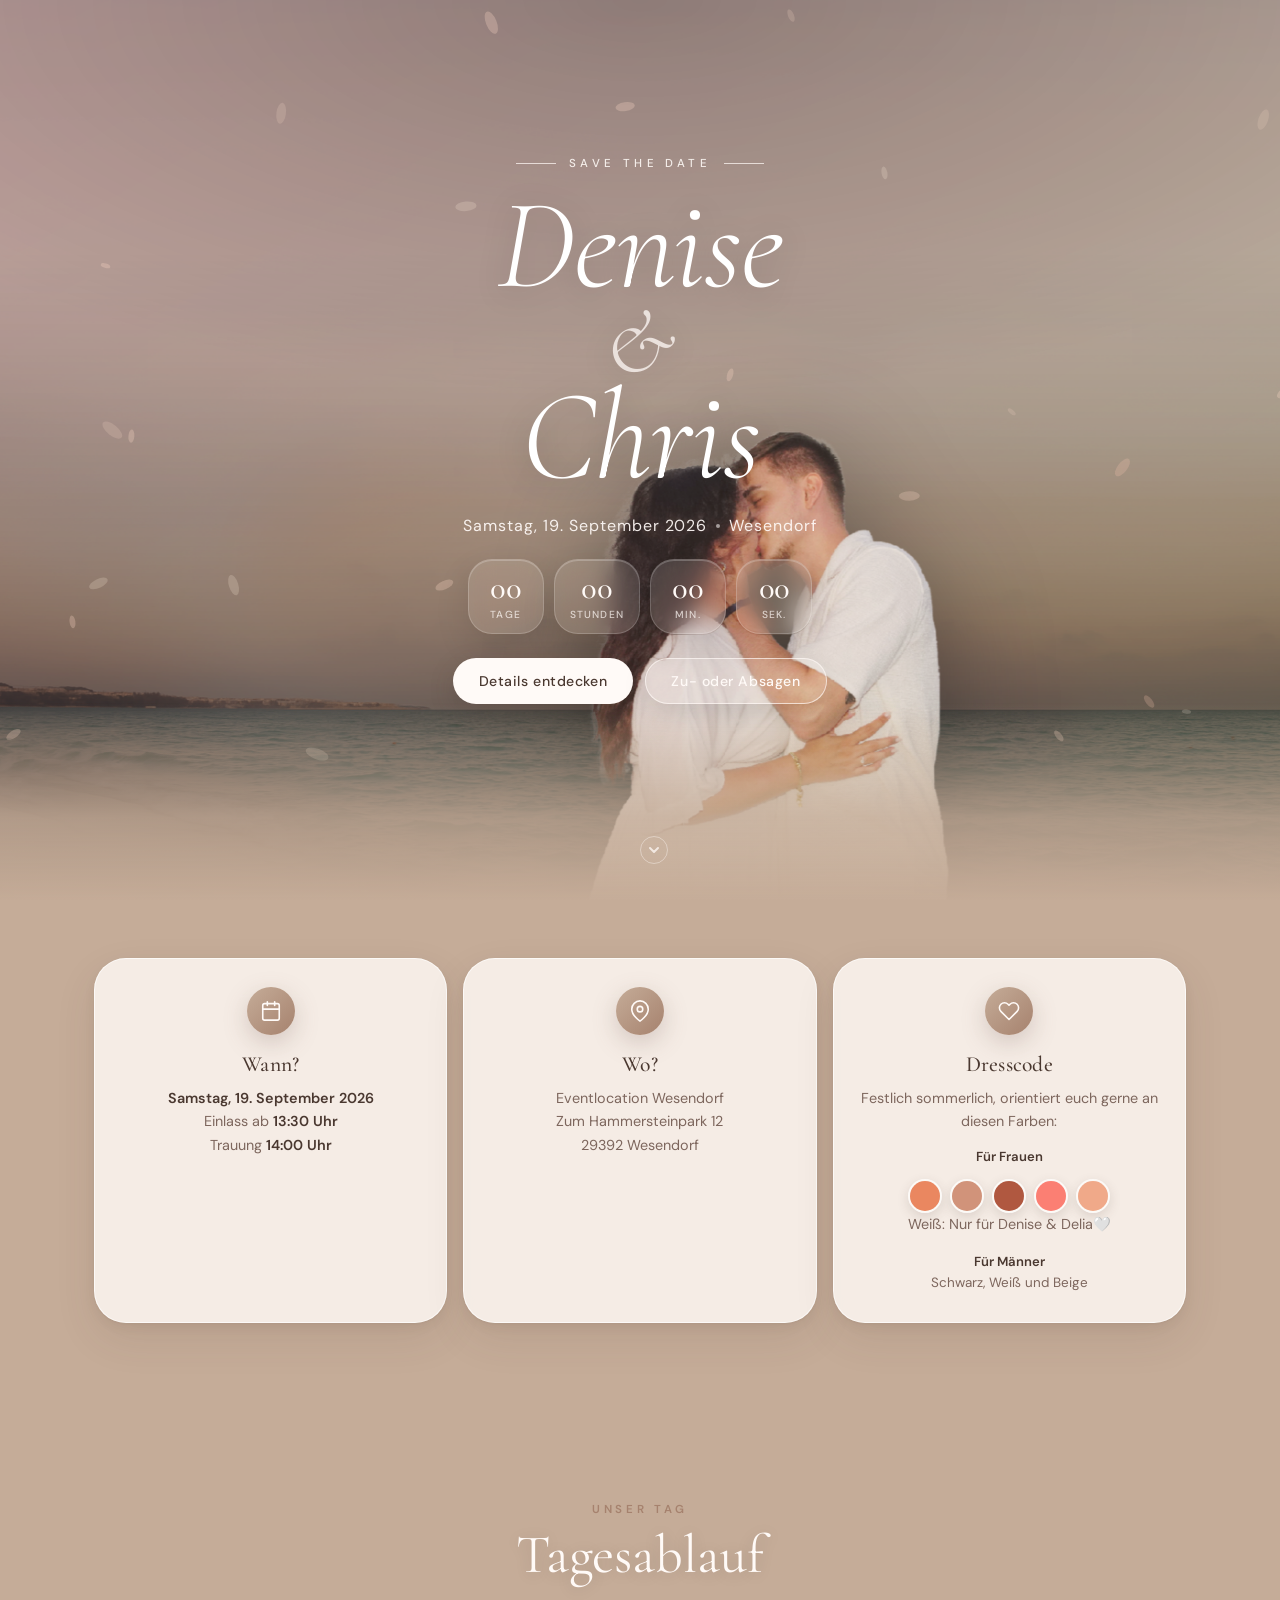
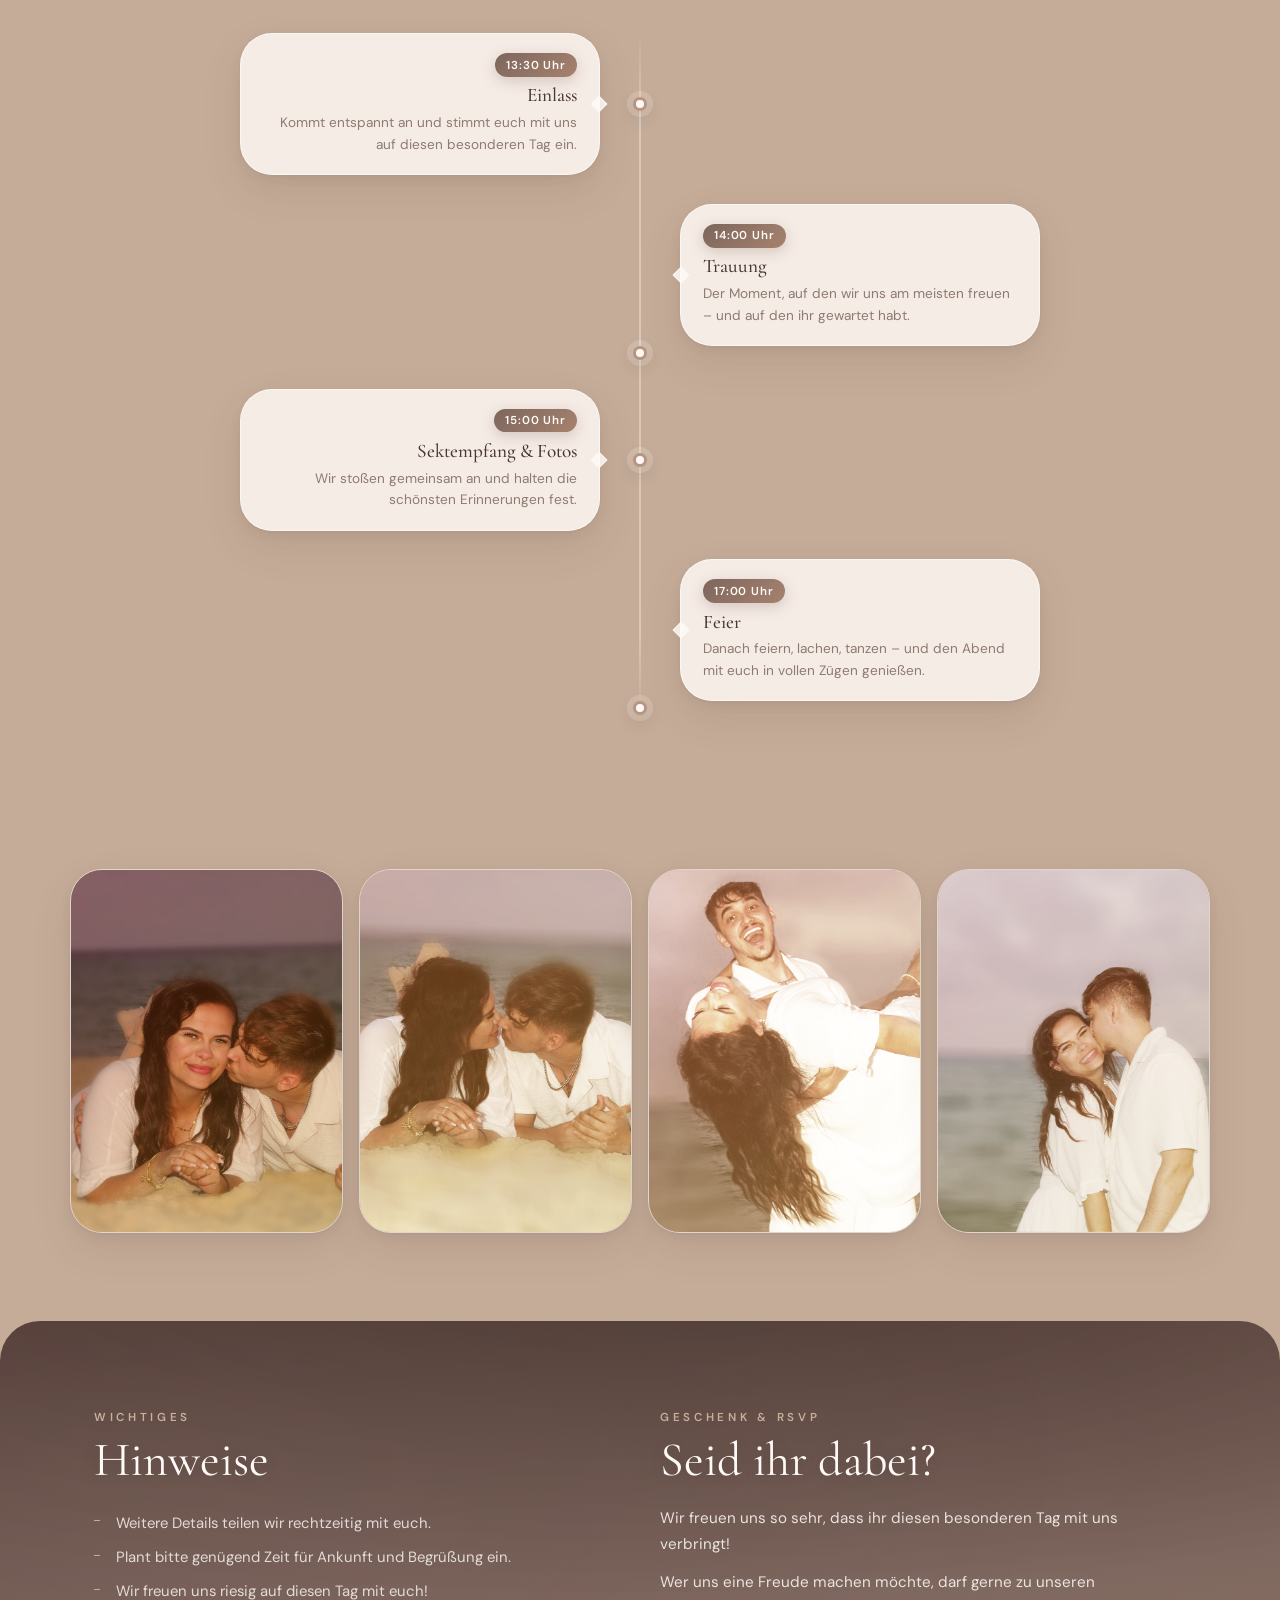
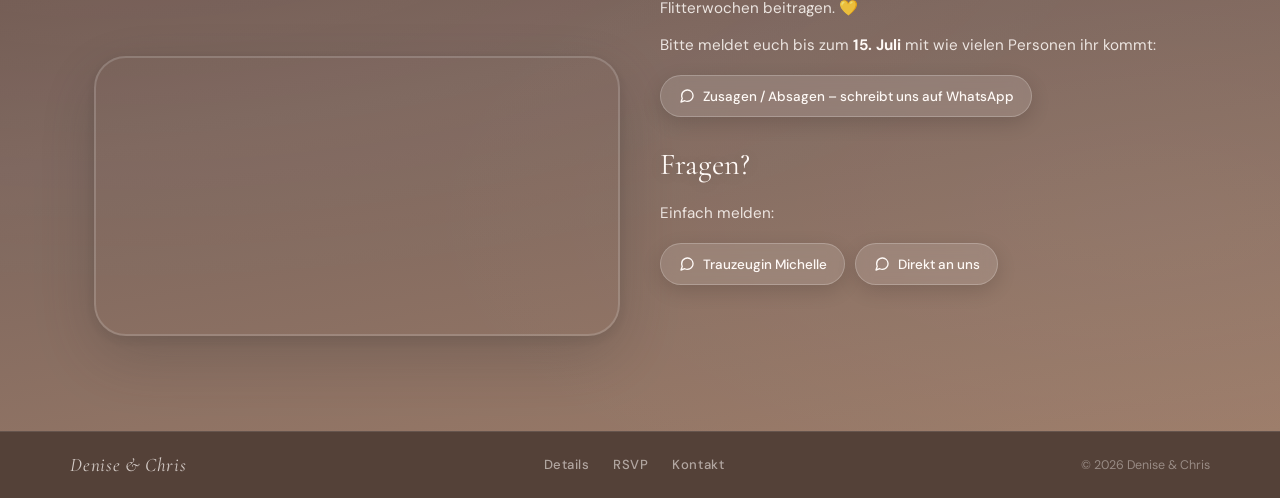
==== commit 4d6351a8: "Update index.html" ====
--- a/index.html
+++ b/index.html
@@ -1349,7 +1349,7 @@
           <svg viewBox="0 0 24 24"><path d="M20.84 4.61a5.5 5.5 0 0 0-7.78 0L12 5.67l-1.06-1.06a5.5 5.5 0 0 0-7.78 7.78l1.06 1.06L12 21.23l7.78-7.78 1.06-1.06a5.5 5.5 0 0 0 0-7.78z"/></svg>
         </div>
         <h3>Dresscode</h3>
-        <p>Festlich sommerlich – orientiert euch gerne an diesen Farben:</p>
+        <p>Festlich sommerlich, orientiert euch gerne an diesen Farben:</p>
         <p style="font-size:.82rem;font-weight:600;color:var(--dark);margin-top:.75rem;">Für Frauen</p>
         <div class="swatch-row">
           <span class="swatch"><img src="./farben/1.png" alt="Farbton 1"/></span>
@@ -1358,6 +1358,7 @@
           <span class="swatch"><img src="./farben/4.png" alt="Farbton 4"/></span>
           <span class="swatch"><img src="./farben/5.png" alt="Farbton 5"/></span>
         </div>
+        <p> Weiß: Nur für Denise & Delia🤍</p>
         <p style="font-size:.82rem;font-weight:600;color:var(--dark);margin-top:.9rem;">Für Männer</p>
         <p style="font-size:.84rem;">Schwarz, Weiß und Beige</p>
       </article>
@@ -1473,7 +1474,7 @@
         <h2 class="section-heading">Seid ihr dabei?</h2>
         <p>Wir freuen uns so sehr, dass ihr diesen besonderen Tag mit uns verbringt!</p>
         <p>Wer uns eine Freude machen möchte, darf gerne zu unseren Flitterwochen beitragen. 💛</p>
-        <p>Bitte meldet euch bis zum <strong style="color:var(--cream);">15. Juli</strong> bei uns:</p>
+        <p>Bitte meldet euch bis zum <strong style="color:var(--cream);">15. Juli</strong> mit wie vielen Personen ihr kommt:</p>
 
         <div class="badge-group">
           <a class="badge" href="https://wa.me/491755883342?text=Hallo%20Denise%20und%20Chris,%20wir%20sind%20dabei%20%F0%9F%99%82" target="_blank" rel="noopener noreferrer">
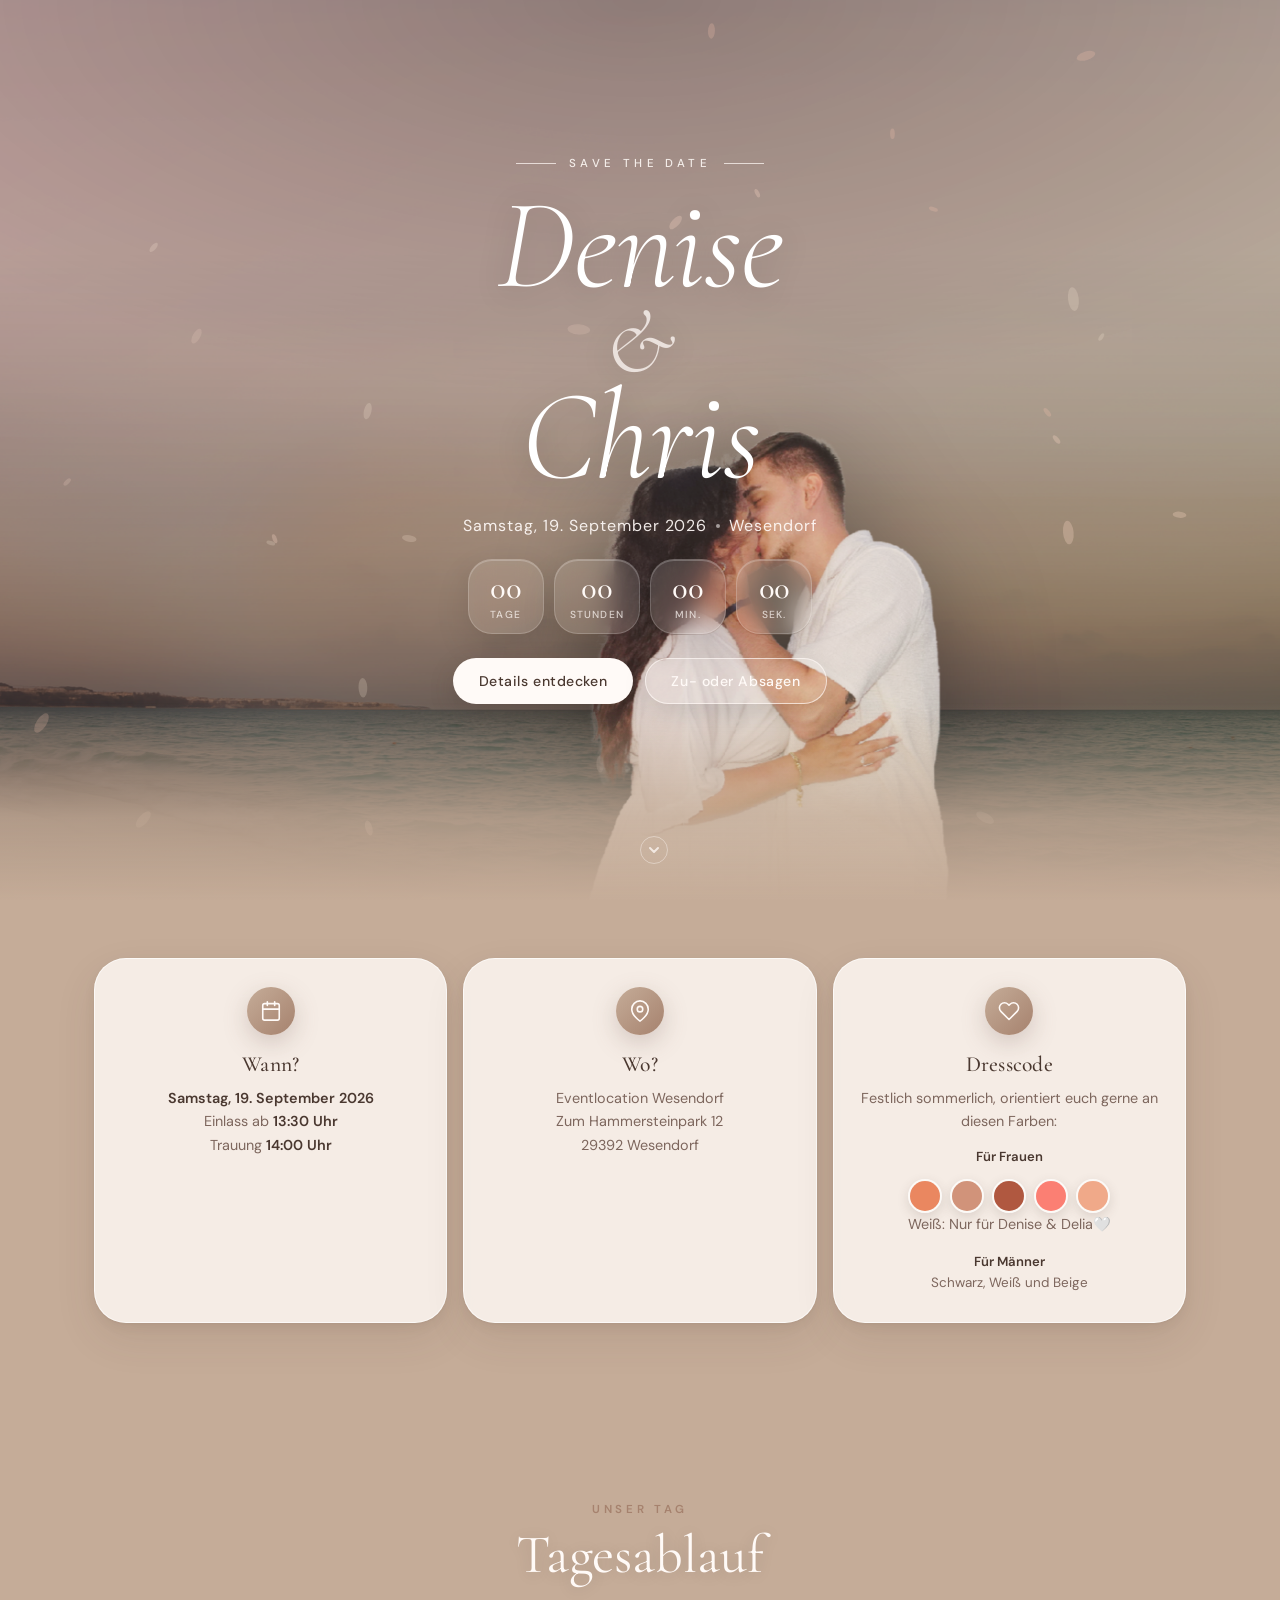
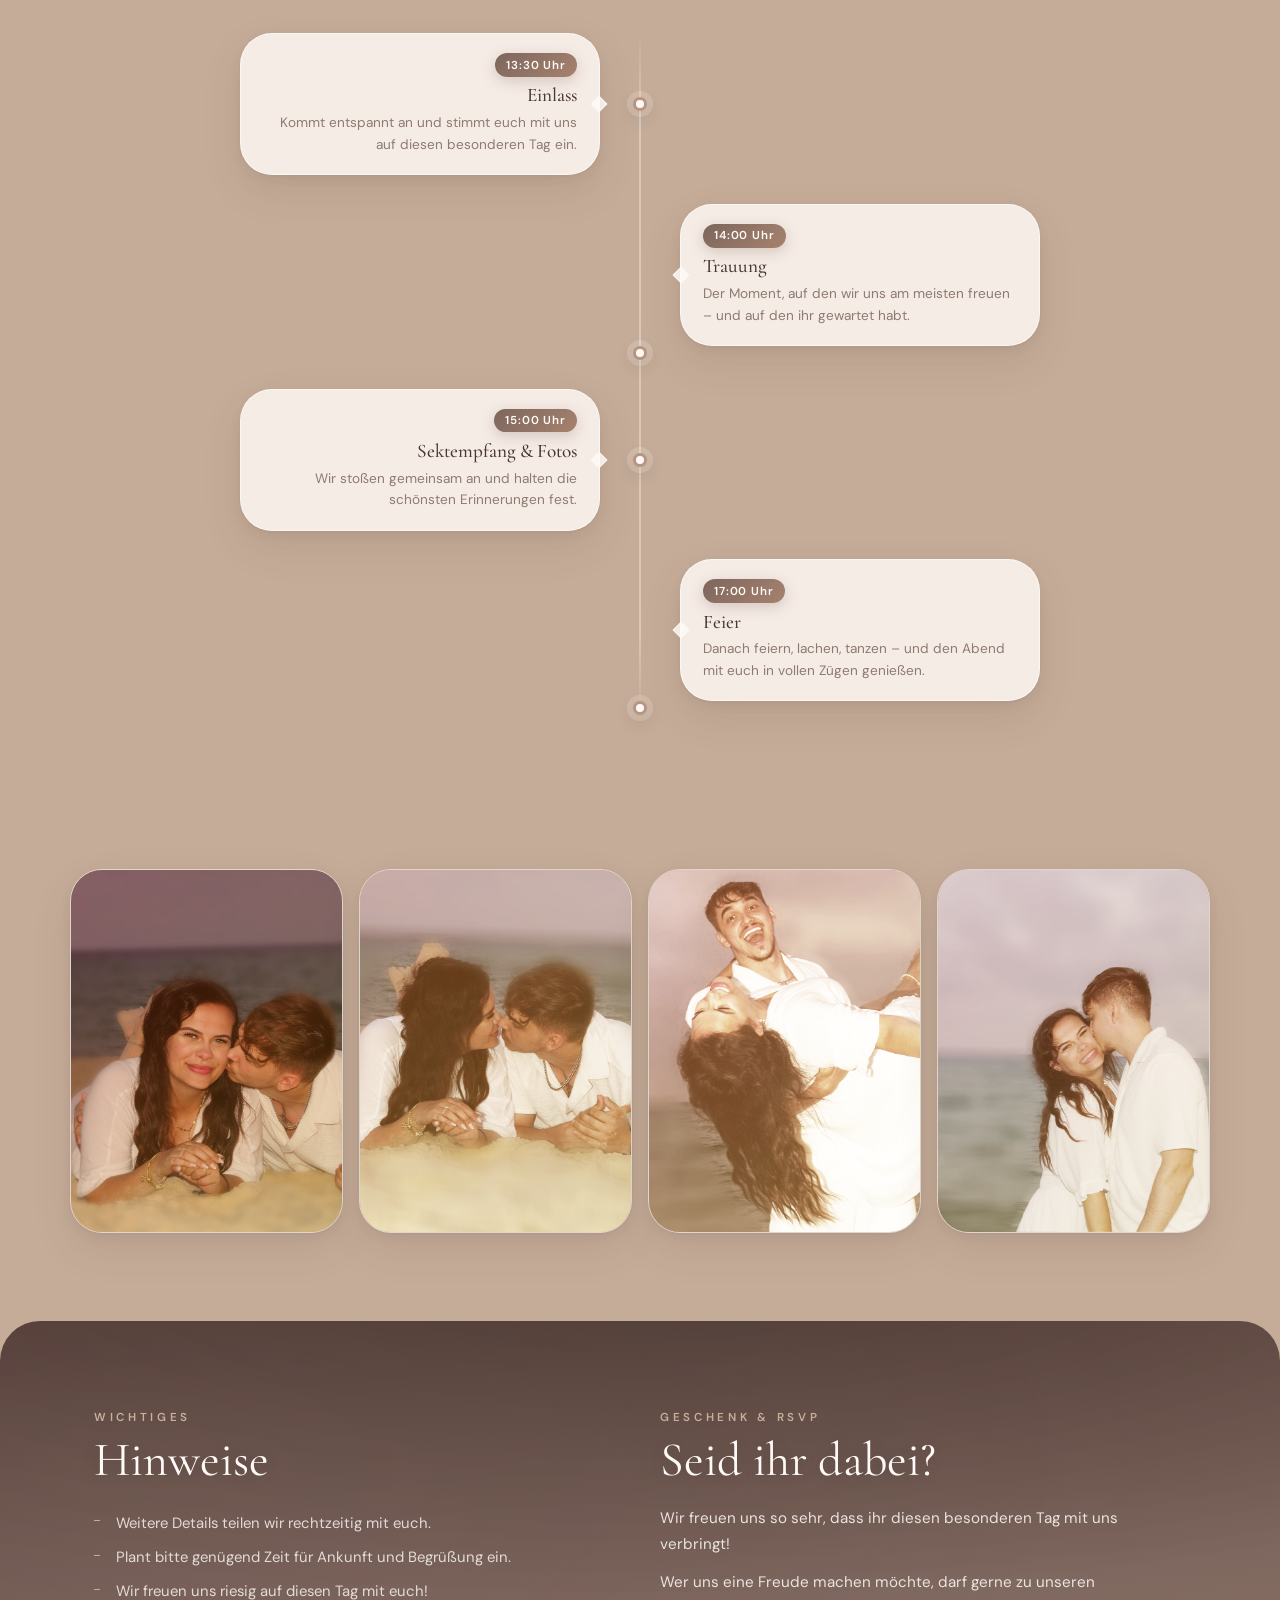
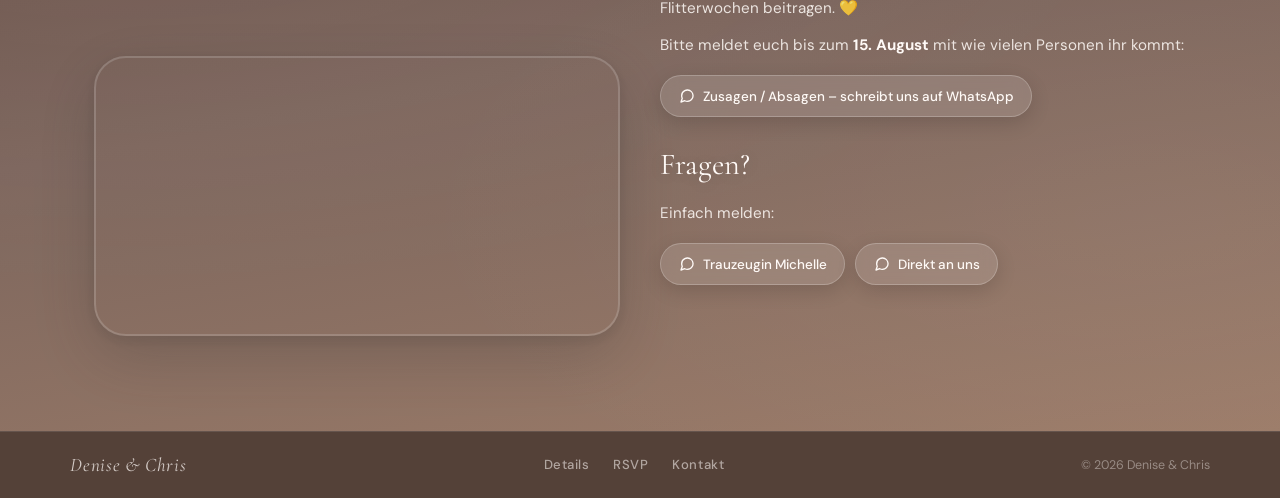
==== commit 1ecb7027: "Update index.html" ====
--- a/index.html
+++ b/index.html
@@ -1474,7 +1474,7 @@
         <h2 class="section-heading">Seid ihr dabei?</h2>
         <p>Wir freuen uns so sehr, dass ihr diesen besonderen Tag mit uns verbringt!</p>
         <p>Wer uns eine Freude machen möchte, darf gerne zu unseren Flitterwochen beitragen. 💛</p>
-        <p>Bitte meldet euch bis zum <strong style="color:var(--cream);">15. Juli</strong> mit wie vielen Personen ihr kommt:</p>
+        <p>Bitte meldet euch bis zum <strong style="color:var(--cream);">15. August</strong> mit wie vielen Personen ihr kommt:</p>
 
         <div class="badge-group">
           <a class="badge" href="https://wa.me/491755883342?text=Hallo%20Denise%20und%20Chris,%20wir%20sind%20dabei%20%F0%9F%99%82" target="_blank" rel="noopener noreferrer">
